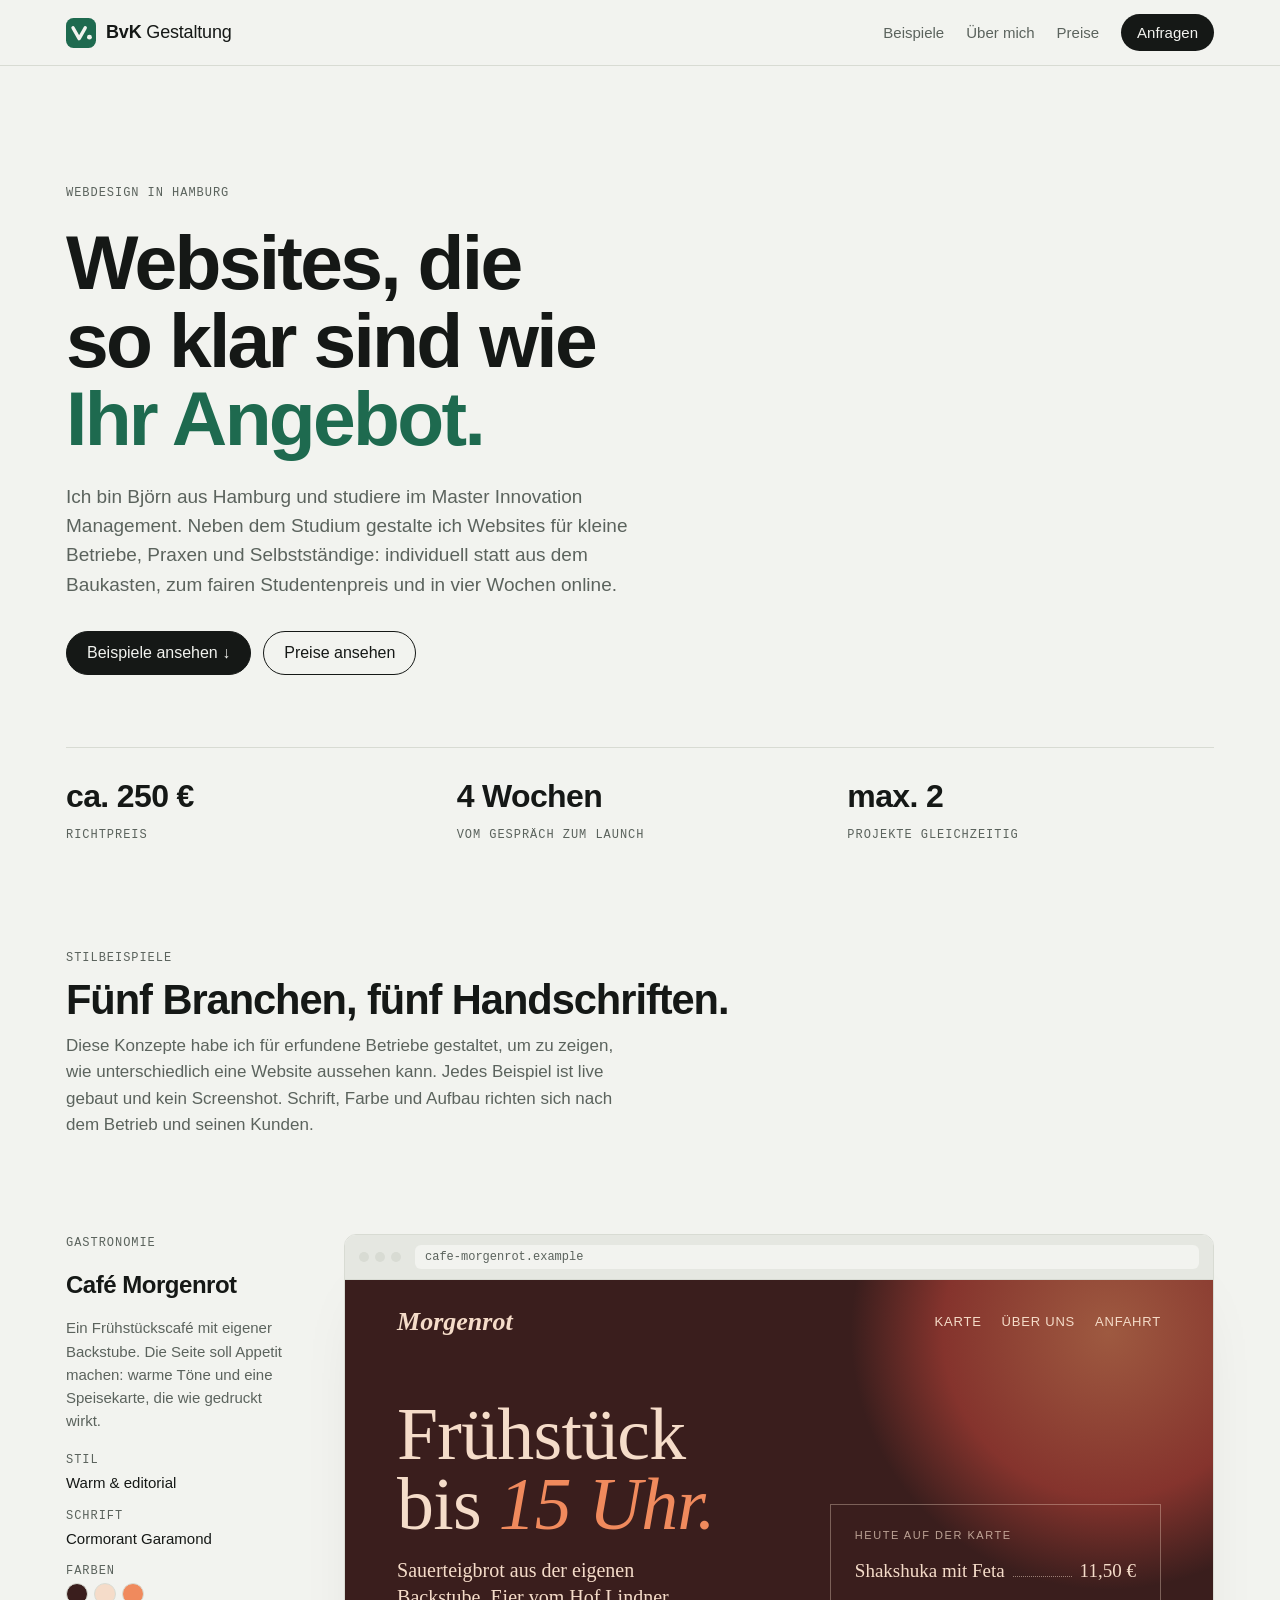
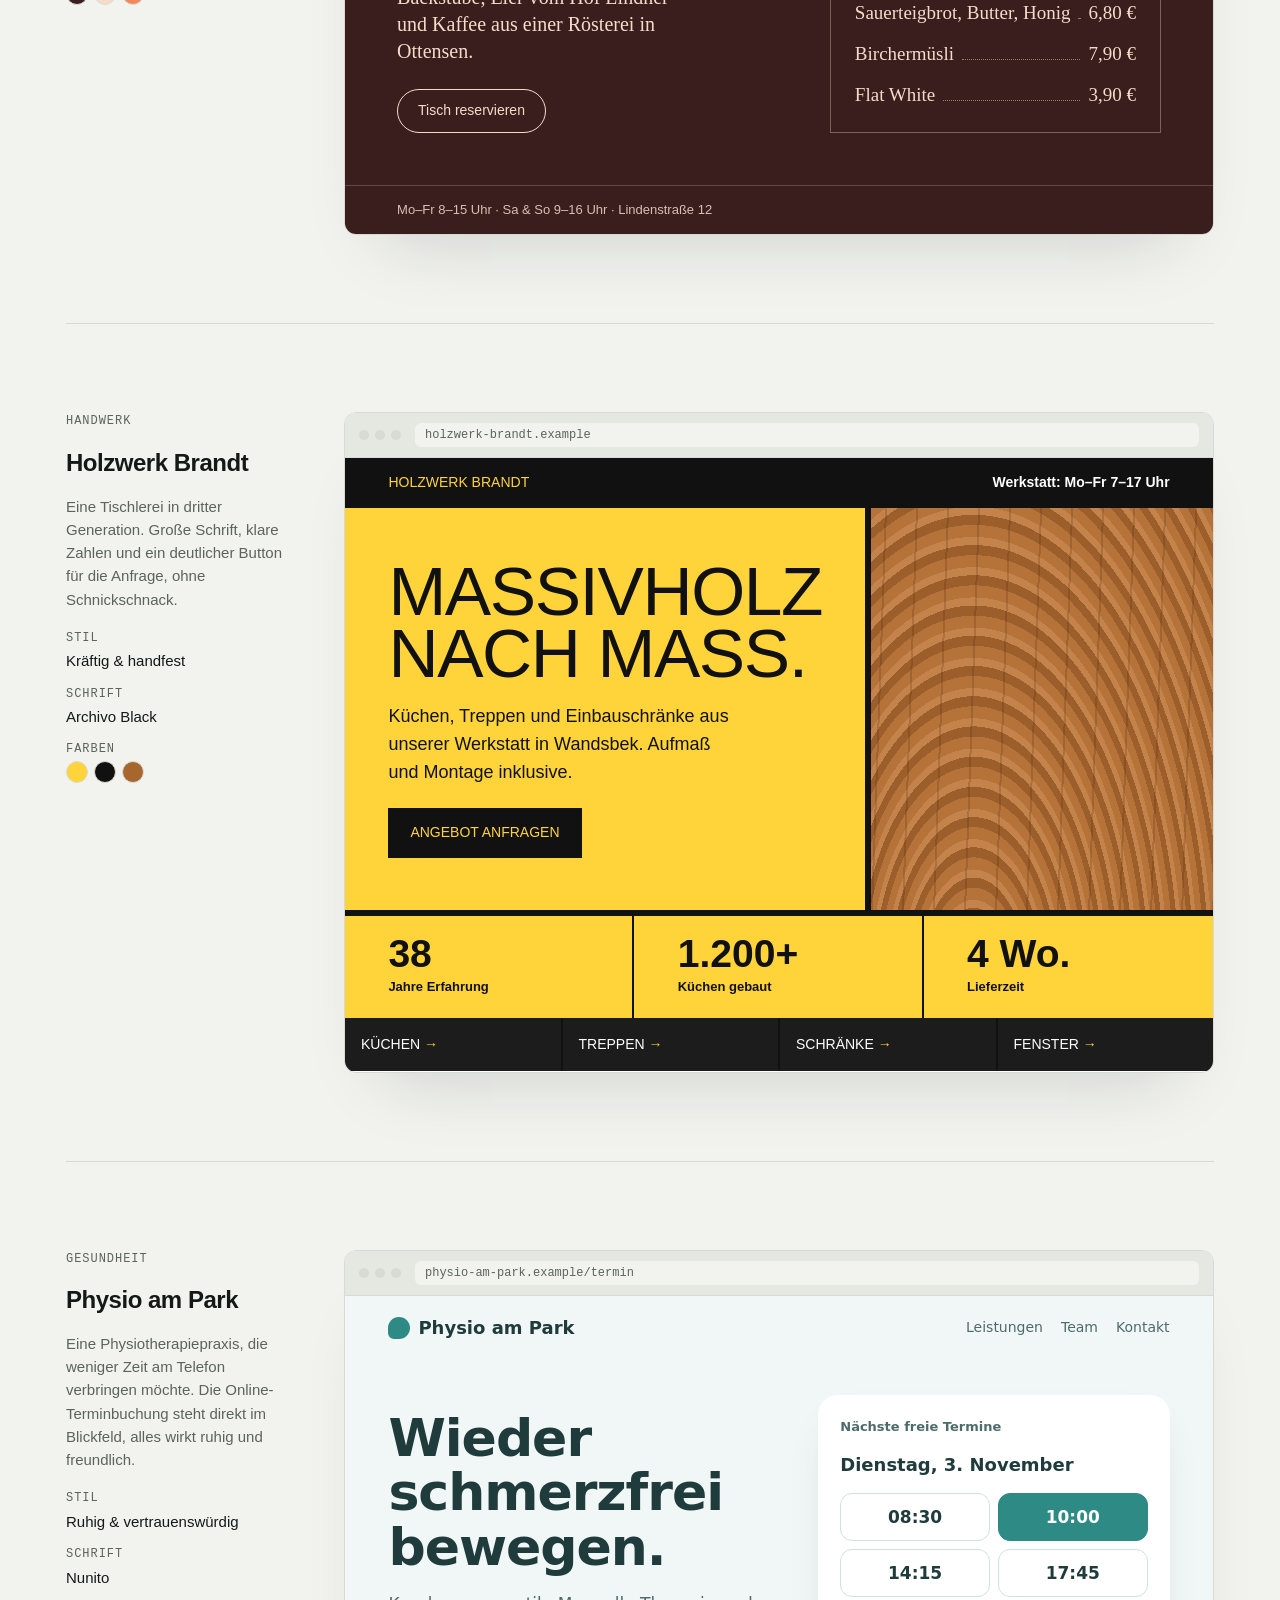
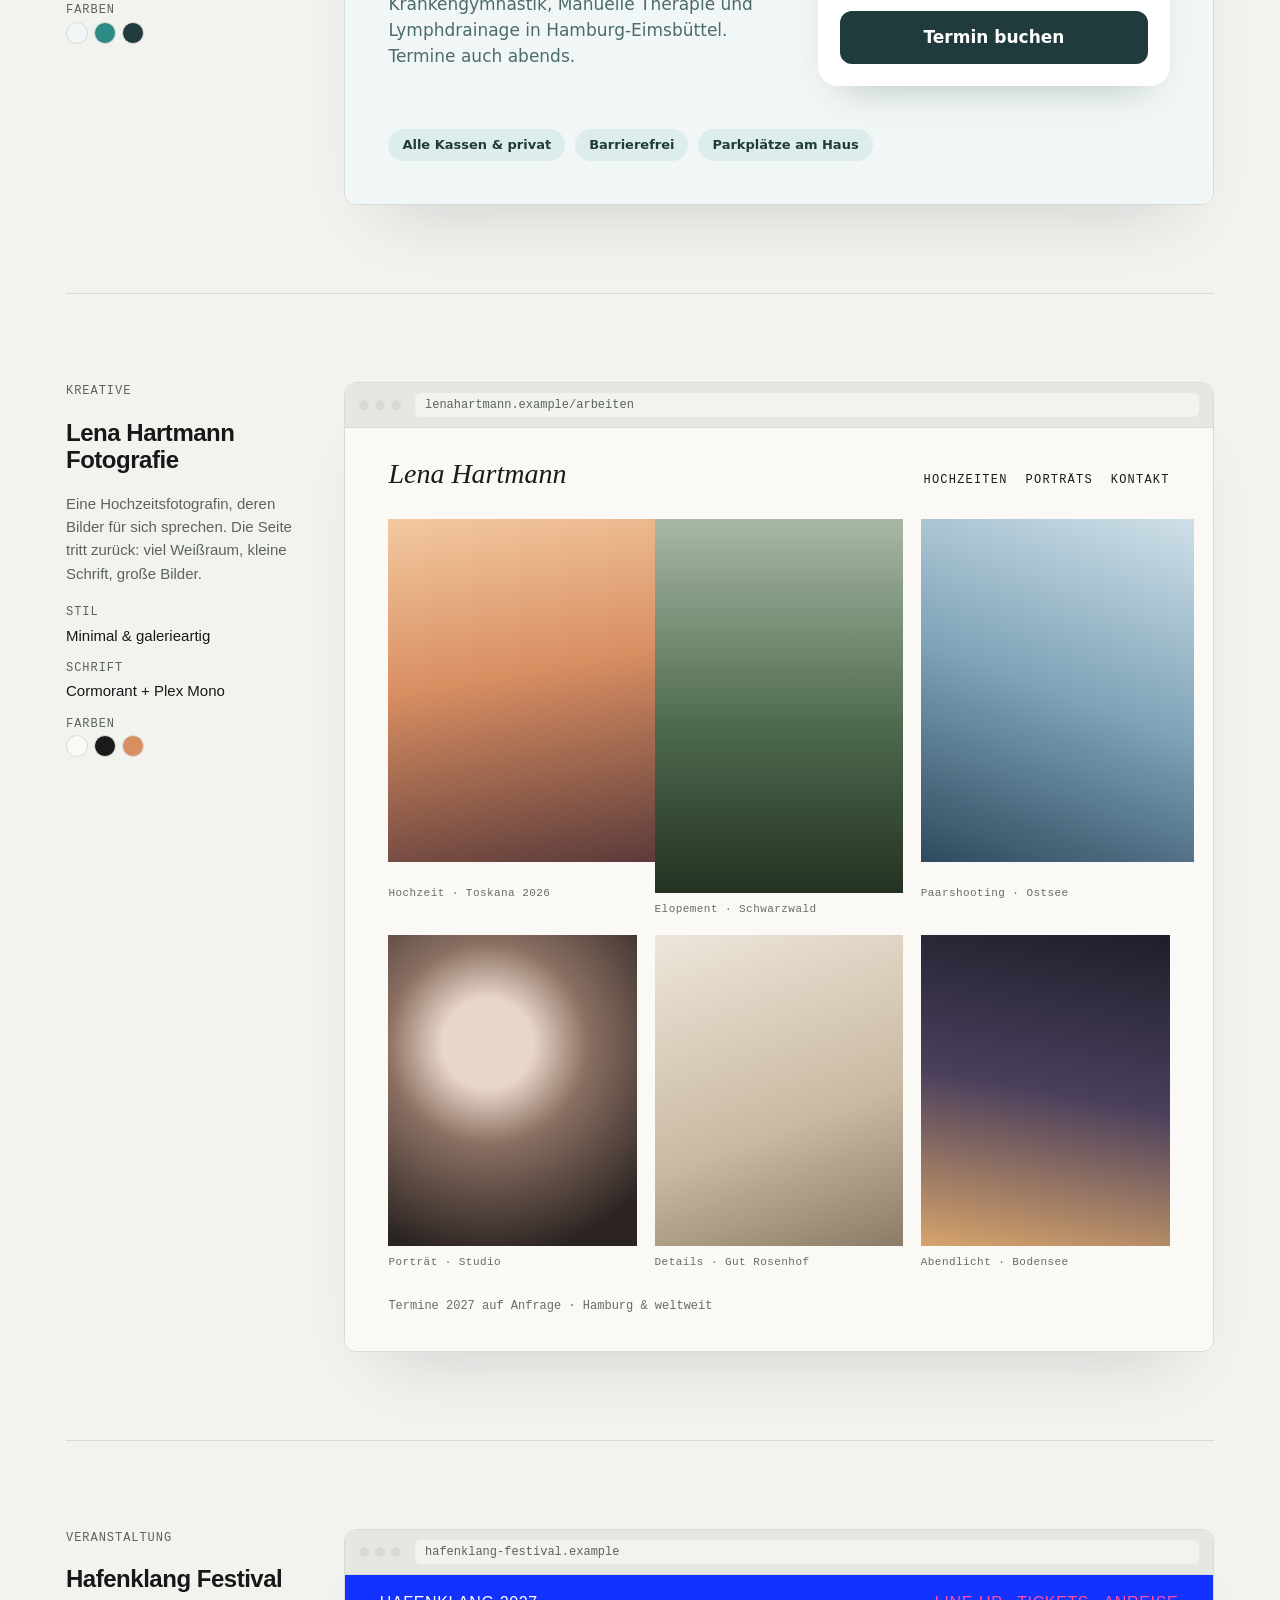
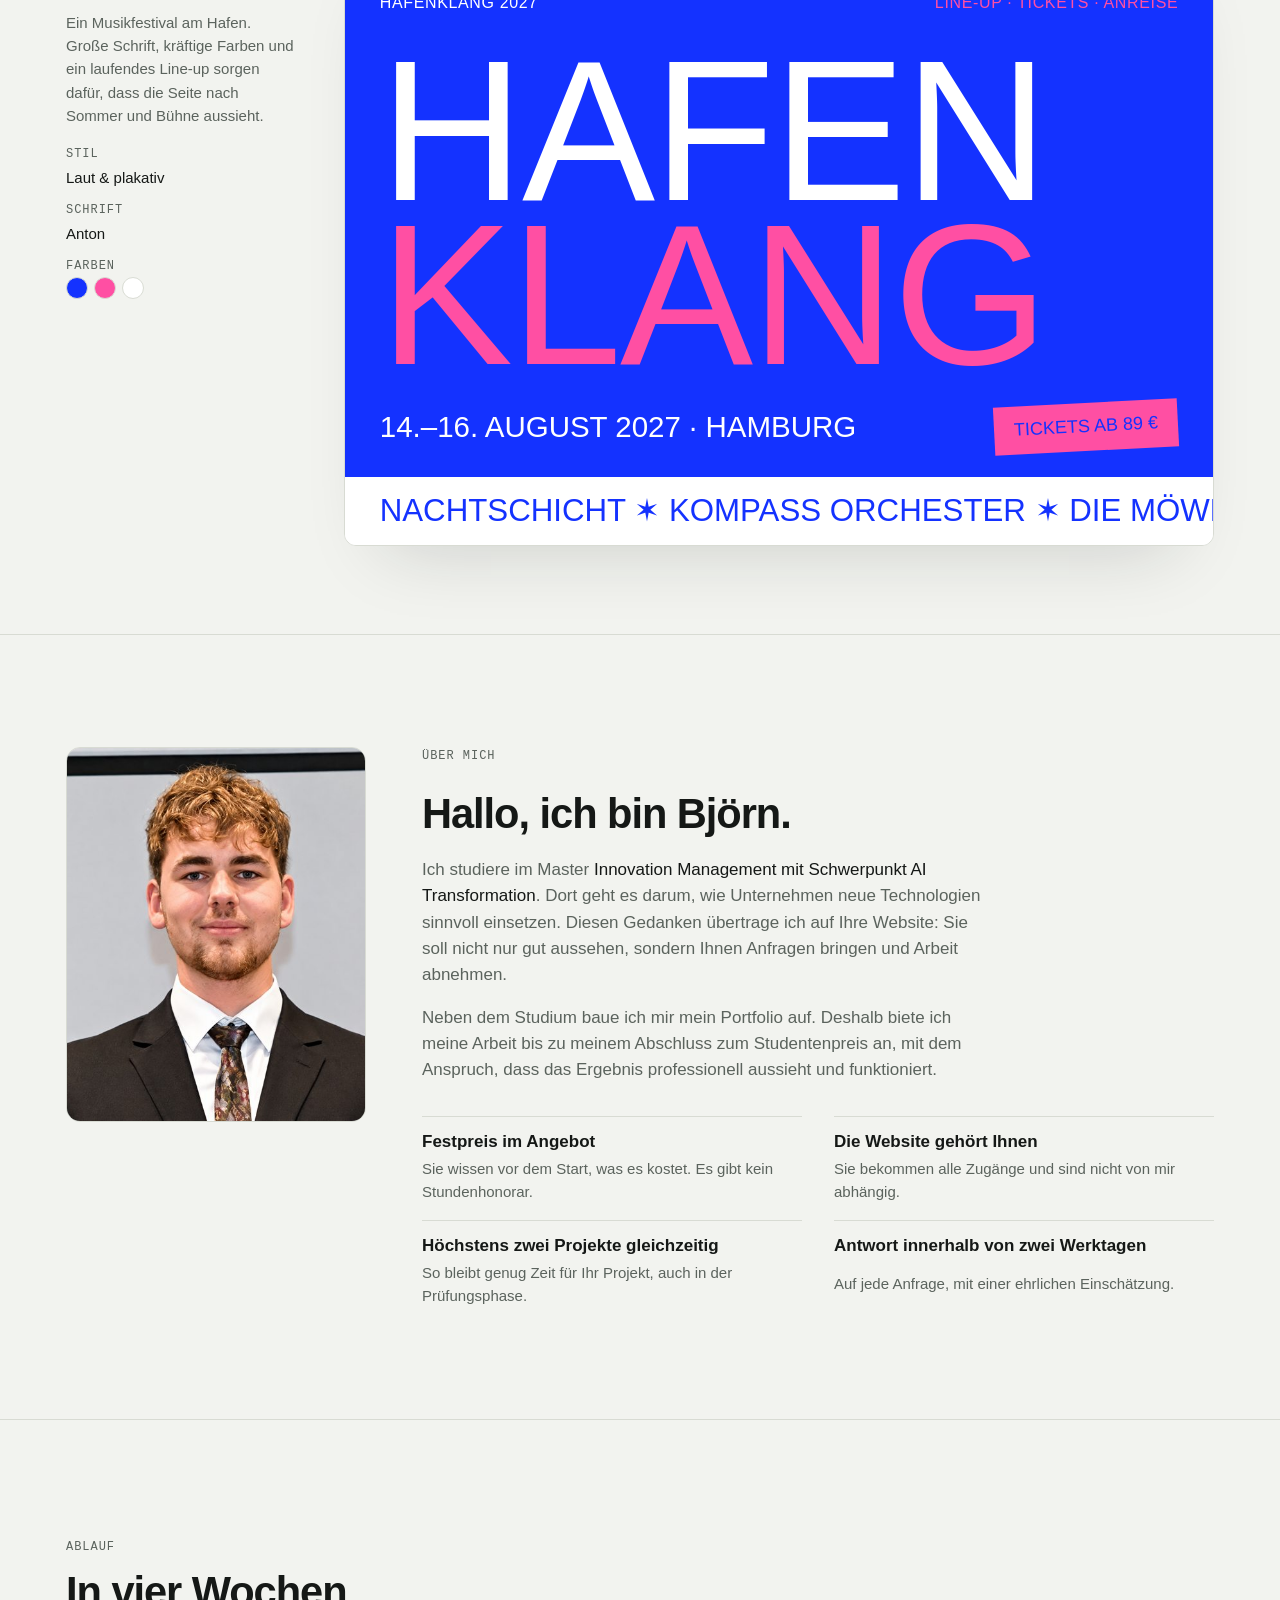
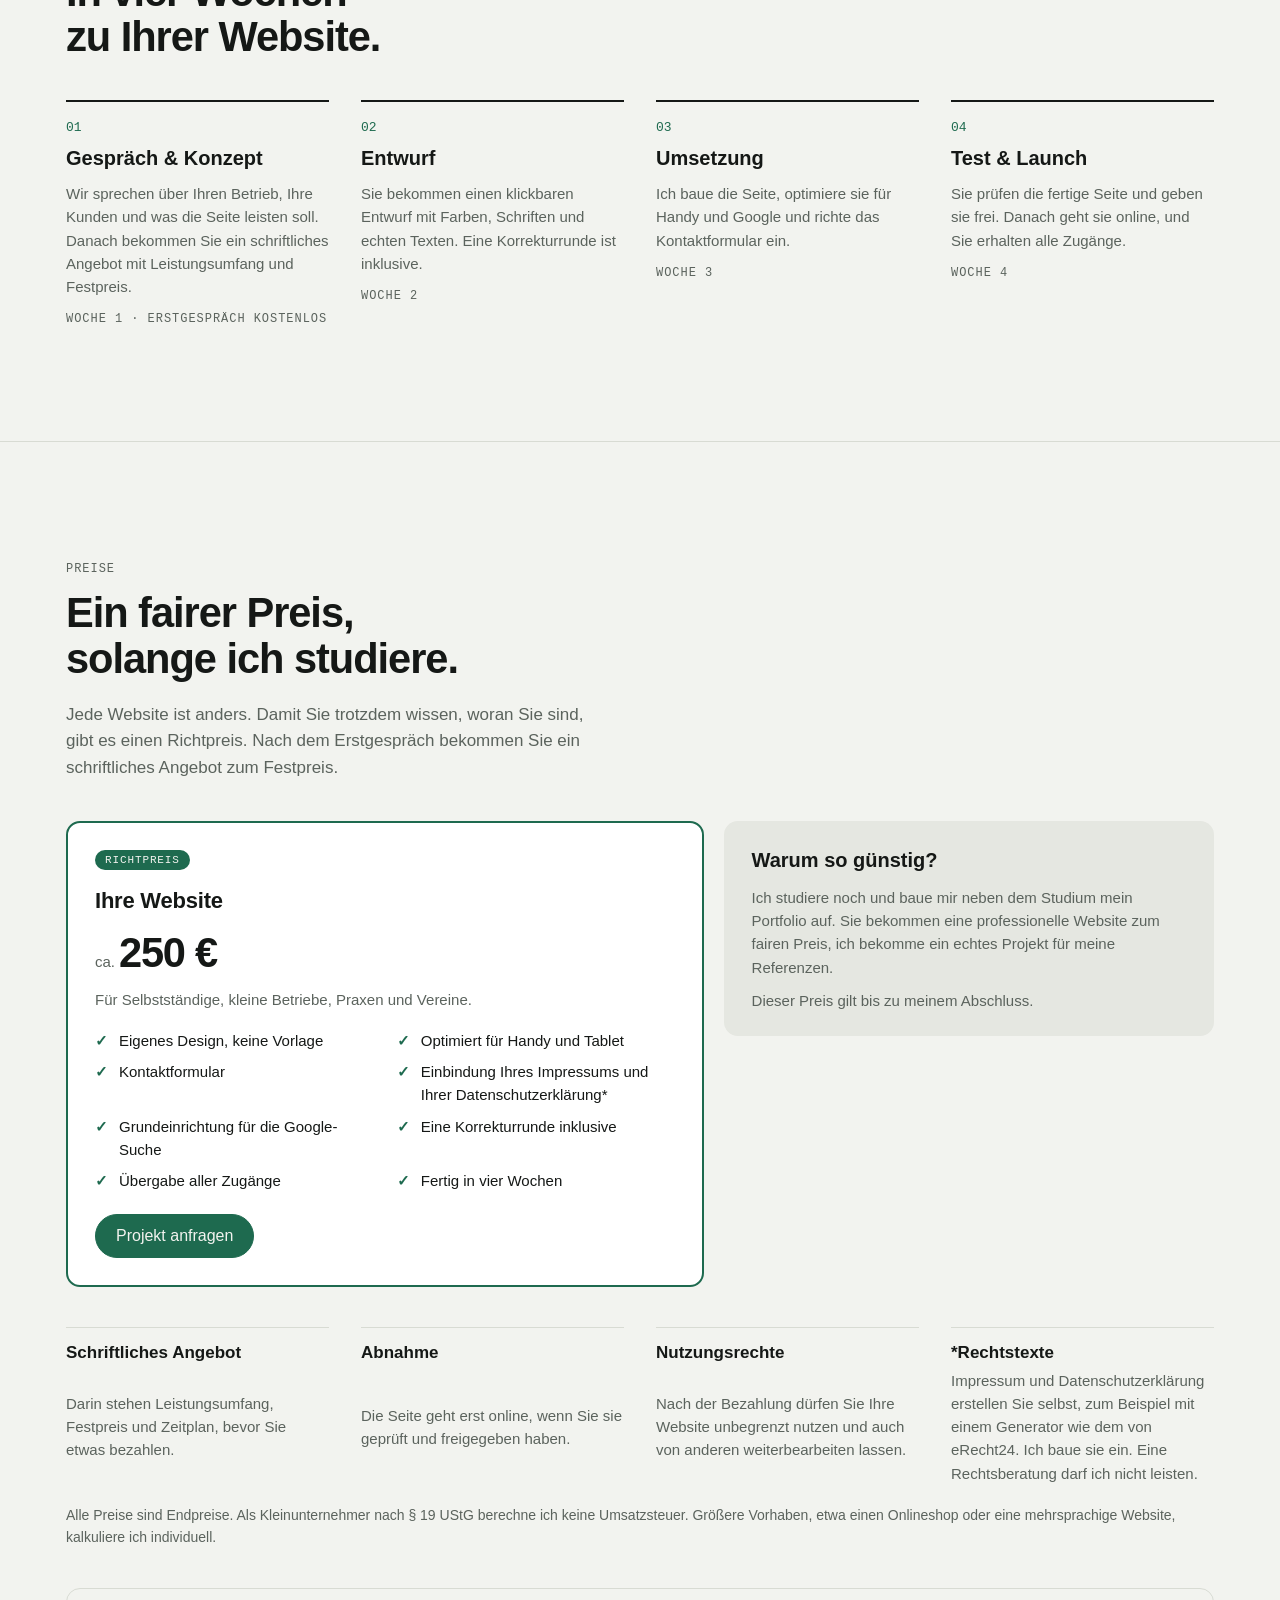
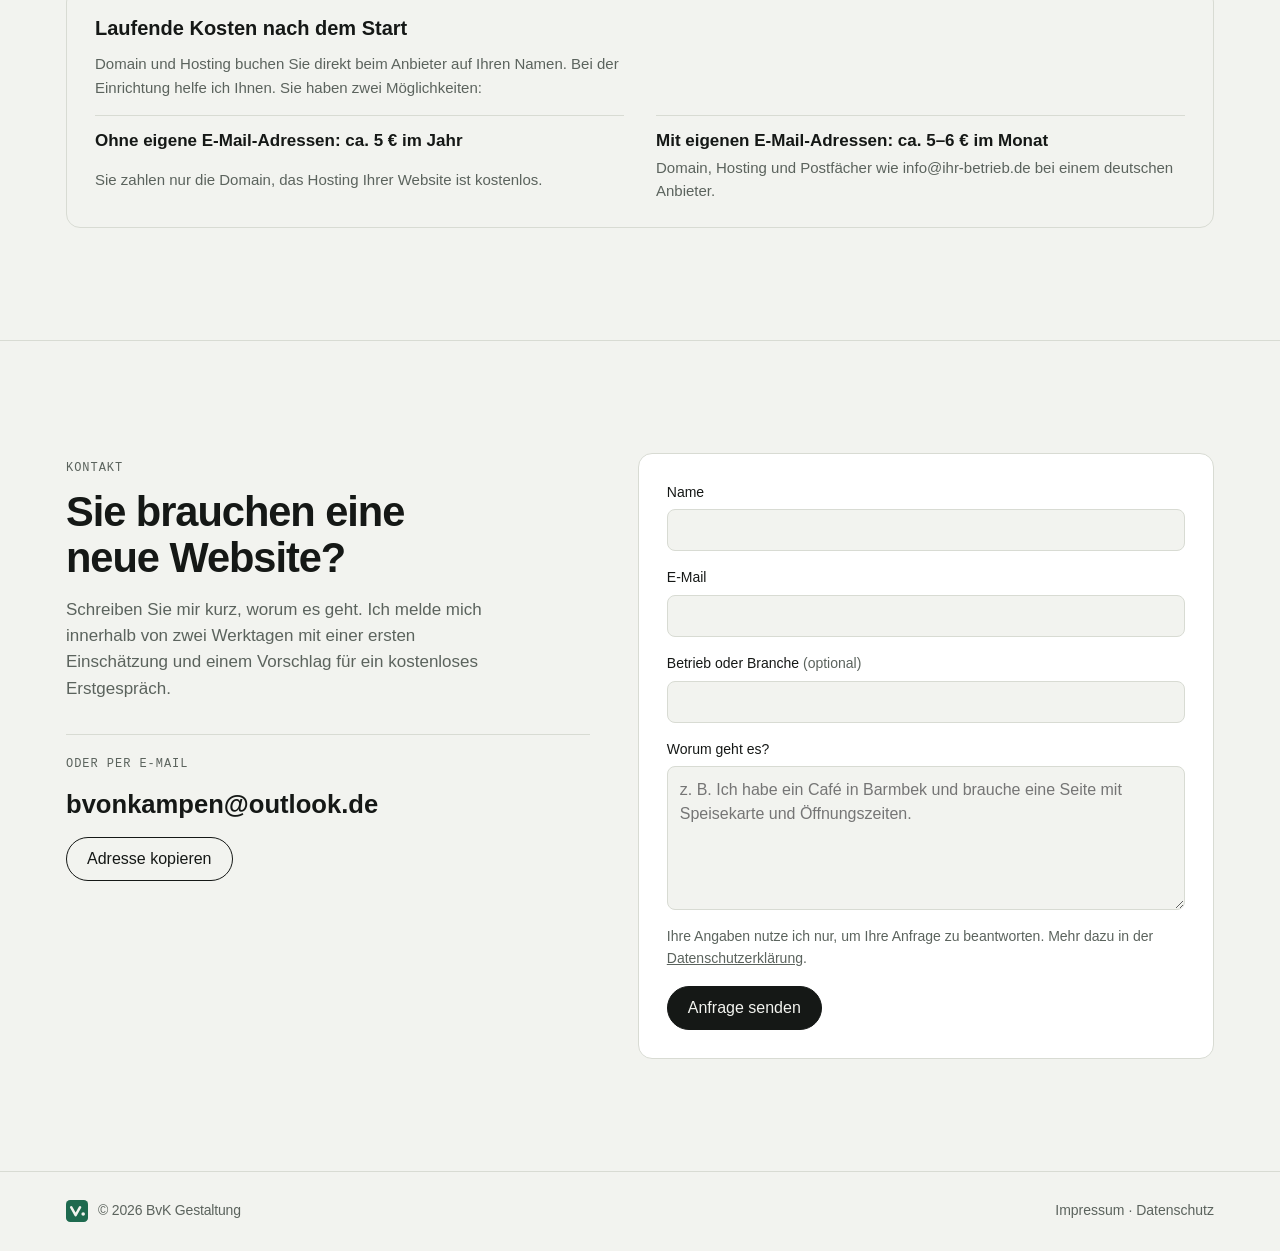
==== index.html @ e2931f76 "Add files via upload" ====
<!doctype html>
<html lang="de">
<head>
<meta charset="utf-8">
<meta name="viewport" content="width=device-width, initial-scale=1, viewport-fit=cover">
<style>body{margin:0}img{max-width:100%}[hidden]{display:none!important}</style>
<title>Webdesign in Hamburg | BvK Gestaltung</title>
<meta name="description" content="Webdesign in Hamburg: individuelle Websites für kleine Betriebe, Praxen und Selbstständige. Zum Studentenpreis von ca. 250 €, fertig in vier Wochen.">
<meta property="og:type" content="website">
<meta property="og:locale" content="de_DE">
<meta property="og:site_name" content="BvK Gestaltung">
<meta property="og:title" content="BvK Gestaltung · Webdesign in Hamburg">
<meta property="og:description" content="Individuelle Websites für kleine Betriebe zum Studentenpreis von ca. 250 €, fertig in vier Wochen.">
<meta property="og:url" content="https://bvk-gestaltung.site/">
<meta property="og:image" content="https://bvk-gestaltung.site/og-image.png">
<meta property="og:image:width" content="1200">
<meta property="og:image:height" content="630">
<meta name="twitter:card" content="summary_large_image">
<link rel="canonical" href="https://bvk-gestaltung.site/">
<link rel="icon" href="logo.svg" type="image/svg+xml">
<script type="application/ld+json">
{
  "@context": "https://schema.org",
  "@type": "ProfessionalService",
  "name": "BvK Gestaltung",
  "url": "https://bvk-gestaltung.site/",
  "image": "https://bvk-gestaltung.site/og-image.png",
  "description": "Webdesign für kleine Betriebe, Praxen und Selbstständige in Hamburg.",
  "founder": { "@type": "Person", "name": "Björn von Kampen" },
  "email": "bvonkampen@outlook.de",
  "address": { "@type": "PostalAddress", "streetAddress": "Dulsberg-Süd 5", "postalCode": "22049", "addressLocality": "Hamburg", "addressCountry": "DE" },
  "areaServed": "Hamburg",
  "priceRange": "ca. 250 €"
}
</script>
<link rel="stylesheet" href="fonts/fonts.css">
<style>
/* Layout: ruhiger einspaltiger Rahmen; jedes Projekt = Info-Spalte + live gebautes Browserfenster, untereinander */
:root {
  --paper: #F2F3EF;
  --ink: #151816;
  --muted: #5B635D;
  --line: #D8DBD3;
  --accent: #1E6A4F;
  --chrome: #E5E7E1;
  --surface: #FFFFFF;
  --shadow: rgba(20, 30, 25, .18);
  --display: "Familjen Grotesk", "Helvetica Neue", Arial, sans-serif;
  --mono: "IBM Plex Mono", ui-monospace, Consolas, monospace;
}
@media (prefers-color-scheme: dark) {
  :root:not([data-theme="light"]) {
    --paper: #111312; --ink: #E7EAE5; --muted: #9AA39C; --line: #2A2F2C;
    --accent: #72C9A3; --chrome: #1C201E; --surface: #181B19; --shadow: rgba(0, 0, 0, .5);
    color-scheme: dark;
  }
}
:root[data-theme="dark"] {
  --paper: #111312; --ink: #E7EAE5; --muted: #9AA39C; --line: #2A2F2C;
  --accent: #72C9A3; --chrome: #1C201E; --surface: #181B19; --shadow: rgba(0, 0, 0, .5);
  color-scheme: dark;
}

* { box-sizing: border-box; }
html { scroll-behavior: smooth; }
body {
  background: var(--paper);
  color: var(--ink);
  font-family: var(--display);
  font-size: 17px;
  line-height: 1.55;
  -webkit-font-smoothing: antialiased;
}
body::before {
  content: ""; position: fixed; inset: 0 0 auto;
  height: env(safe-area-inset-top, 0px); z-index: 30; background: var(--paper);
}
a { color: inherit; }
:focus-visible { outline: 2px solid var(--accent); outline-offset: 3px; border-radius: 4px; }

.wrap {
  max-width: 1180px; margin: 0 auto;
  padding-left: max(16px, env(safe-area-inset-left, 0px));
  padding-right: max(16px, env(safe-area-inset-right, 0px));
}
.label {
  font-family: var(--mono); font-size: 12px; letter-spacing: .08em;
  text-transform: uppercase; color: var(--muted);
}

/* Kopfzeile */
.top {
  position: sticky; top: env(safe-area-inset-top, 0px); z-index: 20;
  background: var(--paper); border-bottom: 1px solid var(--line);
}
.top .wrap { display: flex; align-items: center; justify-content: space-between; gap: 16px; padding-block: 14px; }
.logo { display: inline-flex; align-items: center; gap: 10px; font-size: 18px; text-decoration: none; letter-spacing: -.01em; }
.logo b { font-weight: 700; }
.mark { width: 30px; height: 30px; flex: none; }
.m-bg { fill: var(--accent); }
.m-v { fill: none; stroke: var(--paper); stroke-width: 3.6; stroke-linecap: round; stroke-linejoin: round; }
.m-dot { fill: var(--paper); }
.top nav { display: flex; align-items: center; gap: 22px; font-size: 15px; }
.top nav a { text-decoration: none; color: var(--muted); }
.top nav a:hover { color: var(--ink); }
.top nav a.nav-cta { color: var(--paper); background: var(--ink); padding: 7px 16px; border-radius: 999px; font-weight: 500; }
.progress { position: absolute; left: 0; bottom: -1px; height: 2px; width: 100%; background: var(--accent); transform-origin: left; transform: scaleX(0); }
@supports (animation-timeline: scroll()) {
  .progress { animation: grow linear both; animation-timeline: scroll(root); }
}
@keyframes grow { to { transform: scaleX(1); } }

/* Einstieg */
.hero { padding-block: clamp(56px, 10vw, 112px) clamp(48px, 7vw, 80px); }
.hero h1 {
  font-size: clamp(2.5rem, 6.4vw, 4.8rem); line-height: 1.02; letter-spacing: -.035em;
  font-weight: 600; margin: 18px 0 24px; max-width: 15ch; text-wrap: balance;
}
.hero h1 em { font-style: normal; color: var(--accent); }
.hero p { max-width: 54ch; color: var(--muted); font-size: 19px; margin: 0; }
.actions { display: flex; flex-wrap: wrap; gap: 12px; margin-top: 32px; }
.btn {
  display: inline-flex; align-items: center; gap: 8px; padding: 12px 20px; border-radius: 999px;
  font: 500 16px var(--display); text-decoration: none; border: 1px solid var(--ink); cursor: pointer;
  background: transparent; color: var(--ink);
}
.btn.primary { background: var(--ink); color: var(--paper); }
.btn:hover { transform: translateY(-1px); }
.facts {
  display: grid; grid-template-columns: repeat(3, minmax(0, 1fr)); gap: 24px;
  margin: clamp(48px, 7vw, 72px) 0 0; padding-top: 24px; border-top: 1px solid var(--line);
}
.facts div { display: grid; gap: 4px; }
.facts dt { order: 2; }
.facts dd { margin: 0; font-size: clamp(1.4rem, 3vw, 2rem); font-weight: 600; letter-spacing: -.02em; font-variant-numeric: tabular-nums; }
@media (max-width: 600px) { .facts { grid-template-columns: 1fr; gap: 18px; } }

/* Arbeiten */
.intro { padding-block: 24px 8px; display: grid; gap: 10px; }
.intro h2 { font-size: clamp(1.8rem, 4vw, 2.6rem); line-height: 1.1; letter-spacing: -.025em; margin: 0; font-weight: 600; text-wrap: balance; }
.intro p { color: var(--muted); max-width: 58ch; margin: 0; }

.case {
  display: grid; grid-template-columns: 230px minmax(0, 1fr); gap: 48px;
  padding-block: clamp(48px, 8vw, 88px); border-bottom: 1px solid var(--line);
}
.case:last-of-type { border-bottom: 0; }
.meta { align-self: start; position: sticky; top: 96px; display: grid; gap: 18px; min-width: 0; }
.meta h3 { margin: 0; font-size: 24px; line-height: 1.15; letter-spacing: -.02em; font-weight: 600; }
.meta p { margin: 0; color: var(--muted); font-size: 15px; }
.meta dl { margin: 0; display: grid; gap: 12px; }
.meta dl div { display: grid; gap: 2px; }
.meta dd { margin: 0; font-size: 15px; }
.swatches { display: flex; gap: 6px; margin-top: 4px; }
.swatches i { width: 22px; height: 22px; border-radius: 50%; border: 1px solid var(--line); }
@media (max-width: 860px) {
  .case { grid-template-columns: 1fr; gap: 24px; }
  .meta { position: static; }
  .meta dl { grid-template-columns: repeat(auto-fit, minmax(140px, 1fr)); }
}

.frame {
  border: 1px solid var(--line); border-radius: 12px; overflow: hidden; background: var(--surface);
  box-shadow: 0 40px 70px -40px var(--shadow); min-width: 0;
}
@supports (animation-timeline: view()) {
  @media (prefers-reduced-motion: no-preference) {
    .frame { animation: rise linear both; animation-timeline: view(); animation-range: entry 0% cover 35%; }
  }
}
@keyframes rise { from { transform: translateY(48px) scale(.95); } to { transform: none; } }
.bar { display: flex; align-items: center; gap: 14px; padding: 10px 14px; background: var(--chrome); border-bottom: 1px solid var(--line); }
.dots { display: flex; gap: 6px; flex: none; }
.dots span { width: 10px; height: 10px; border-radius: 50%; background: var(--line); }
.url {
  flex: 1; min-width: 0; font: 12px var(--mono); color: var(--muted); background: var(--paper);
  border-radius: 6px; padding: 5px 10px; white-space: nowrap; overflow: hidden; text-overflow: ellipsis;
}
.site { container-type: inline-size; color-scheme: light; overflow: hidden; }
.site p { margin: 0; }
.site h4 { margin: 0; font-weight: inherit; }

/* 1 · Café Morgenrot */
.cafe { background: #3A1E1D; color: #F5DCC9; font-family: "Cormorant Garamond", Georgia, serif; position: relative; }
.cafe::before {
  content: ""; position: absolute; width: 60cqi; aspect-ratio: 1; right: -18cqi; top: -24cqi; border-radius: 50%;
  background: radial-gradient(circle, #F08A5D 0%, #C2453A 45%, rgba(58, 30, 29, 0) 70%); opacity: .55;
}
.cafe > * { position: relative; }
.cafe nav { display: flex; justify-content: space-between; align-items: center; padding: 22px 6cqi; font-size: 17px; gap: 16px; }
.cafe nav b { font-style: italic; font-weight: 600; font-size: 26px; }
.cafe nav span { display: flex; gap: 20px; font-family: var(--display); font-size: 13px; letter-spacing: .06em; text-transform: uppercase; }
.cafe .body { display: grid; grid-template-columns: 1.15fr 1fr; gap: 6cqi; padding: 4cqi 6cqi 6cqi; align-items: end; }
.cafe h4 { font-size: clamp(40px, 8.5cqi, 84px); line-height: .95; font-weight: 500; letter-spacing: -.01em; }
.cafe h4 i { color: #F08A5D; }
.cafe .lead { font-size: 20px; margin-top: 18px; max-width: 30ch; line-height: 1.35; }
.cafe .res { display: inline-block; margin-top: 24px; padding: 10px 20px; border: 1px solid #F5DCC9; border-radius: 999px; font-family: var(--display); font-size: 14px; }
.cafe ul { list-style: none; margin: 0; padding: 22px 24px; border: 1px solid rgba(245, 220, 201, .35); display: grid; gap: 12px; font-size: 19px; }
.cafe li { display: flex; gap: 8px; align-items: baseline; }
.cafe li::after { content: ""; order: 1; flex: 1; border-bottom: 1px dotted rgba(245, 220, 201, .5); }
.cafe li b { order: 2; font-weight: 500; font-variant-numeric: tabular-nums; }
.cafe ul small { font-family: var(--display); font-size: 11px; letter-spacing: .14em; text-transform: uppercase; opacity: .7; }
.cafe footer { padding: 14px 6cqi; border-top: 1px solid rgba(245, 220, 201, .25); font-family: var(--display); font-size: 13px; opacity: .85; }
@container (max-width: 620px) { .cafe .body { grid-template-columns: 1fr; } .cafe nav span { display: none; } }

/* 2 · Holzwerk Brandt */
.holz { background: #FFD43B; color: #111; font-family: "Archivo Black", "Arial Black", sans-serif; }
.holz nav { background: #111; color: #FFD43B; display: flex; justify-content: space-between; padding: 14px 5cqi; font-size: 14px; gap: 12px; }
.holz nav span { color: #fff; font-family: var(--display); font-weight: 600; }
.holz .body { display: grid; grid-template-columns: 1.3fr 1fr; }
.holz .text { padding: 6cqi 5cqi; }
.holz h4 { font-size: clamp(36px, 8cqi, 78px); line-height: .9; text-transform: uppercase; letter-spacing: -.02em; }
.holz .lead { font-family: var(--display); font-weight: 500; font-size: 18px; margin-top: 18px; max-width: 34ch; }
.holz .cta { display: inline-block; margin-top: 22px; background: #111; color: #FFD43B; padding: 14px 22px; font-size: 14px; text-transform: uppercase; }
.holz .wood {
  min-height: 260px;
  background:
    repeating-linear-gradient(92deg, rgba(0,0,0,.0) 0 14px, rgba(60,30,10,.18) 14px 16px, rgba(0,0,0,0) 16px 31px),
    repeating-radial-gradient(ellipse at 30% 120%, #B5733A 0 6px, #9C5E2A 6px 11px, #C4834A 11px 15px),
    #A8662F;
  border-left: 6px solid #111;
}
.holz .stats { display: grid; grid-template-columns: repeat(3, 1fr); border-top: 6px solid #111; }
.holz .stats div { padding: 18px 5cqi; border-right: 2px solid #111; }
.holz .stats div:last-child { border-right: 0; }
.holz .stats b { display: block; font-size: clamp(24px, 4.5cqi, 40px); line-height: 1; font-variant-numeric: tabular-nums; }
.holz .stats span { font-family: var(--display); font-size: 13px; font-weight: 600; }
.holz .services { display: grid; grid-template-columns: repeat(4, 1fr); background: #111; color: #fff; gap: 2px; }
.holz .services span { background: #1c1c1c; padding: 16px 5cqi 16px 16px; font-size: 14px; text-transform: uppercase; }
.holz .services span::after { content: " →"; color: #FFD43B; }
@container (max-width: 620px) {
  .holz .body { grid-template-columns: 1fr; } .holz .wood { min-height: 120px; border-left: 0; border-top: 6px solid #111; }
  .holz .services { grid-template-columns: 1fr 1fr; } .holz nav span { display: none; }
}

/* 3 · Physio am Park */
.physio { background: #F1F7F6; color: #1F3B3C; font-family: "Nunito", system-ui, sans-serif; }
.physio nav { display: flex; justify-content: space-between; align-items: center; padding: 18px 5cqi; gap: 12px; }
.physio nav b { font-weight: 800; font-size: 18px; display: flex; align-items: center; gap: 8px; }
.physio nav b::before { content: ""; width: 22px; height: 22px; border-radius: 50% 50% 50% 6px; background: #2D8A84; }
.physio nav span { display: flex; gap: 18px; font-size: 14px; color: #4D6B6B; }
.physio .body { display: grid; grid-template-columns: 1.1fr 1fr; gap: 5cqi; padding: 4cqi 5cqi 5cqi; align-items: center; }
.physio h4 { font-size: clamp(32px, 6cqi, 56px); line-height: 1.05; font-weight: 800; letter-spacing: -.02em; }
.physio .lead { margin-top: 16px; font-size: 17px; color: #4D6B6B; max-width: 38ch; }
.physio .card { background: #fff; border-radius: 20px; padding: 22px; box-shadow: 0 20px 40px -24px rgba(31, 59, 60, .35); display: grid; gap: 14px; }
.physio .card small { font-size: 13px; color: #4D6B6B; font-weight: 600; }
.physio .card strong { font-size: 18px; }
.physio .slots { display: grid; grid-template-columns: repeat(2, 1fr); gap: 8px; }
.physio .slots span { text-align: center; padding: 10px; border-radius: 12px; border: 1.5px solid #CFE3E1; font-weight: 600; font-variant-numeric: tabular-nums; }
.physio .slots .on { background: #2D8A84; border-color: #2D8A84; color: #fff; }
.physio .book { background: #1F3B3C; color: #fff; text-align: center; padding: 13px; border-radius: 12px; font-weight: 800; }
.physio .trust { display: flex; flex-wrap: wrap; gap: 10px; padding: 0 5cqi 5cqi; }
.physio .trust span { background: #DCEDEB; border-radius: 999px; padding: 6px 14px; font-size: 13px; font-weight: 600; }
@container (max-width: 620px) { .physio .body { grid-template-columns: 1fr; } .physio nav span { display: none; } }

/* 4 · Lena Hartmann Fotografie */
.foto { background: #FAF9F6; color: #1A1A1A; font-family: var(--mono); }
.foto nav { display: flex; justify-content: space-between; align-items: baseline; padding: 24px 5cqi; gap: 12px; font-size: 12px; text-transform: uppercase; letter-spacing: .1em; }
.foto nav b { font-family: "Cormorant Garamond", Georgia, serif; font-style: italic; font-weight: 500; font-size: 28px; text-transform: none; letter-spacing: 0; }
.foto nav span { display: flex; gap: 18px; }
.foto .grid { display: grid; grid-template-columns: repeat(3, 1fr); gap: 2cqi; padding: 0 5cqi 3cqi; }
.foto figure { margin: 0; display: grid; gap: 8px; }
.foto figure div { aspect-ratio: 4 / 5; max-width: 100%; }
.foto figure:nth-child(2) div { aspect-ratio: 4 / 6; }
.foto figcaption { font-size: 11px; color: #6B6B66; letter-spacing: .04em; }
.foto .p1 { background: linear-gradient(170deg, #F3C9A0 0%, #D98E62 45%, #5B3A3A 100%); }
.foto .p2 { background: linear-gradient(180deg, #A8B8A4 0%, #4F6B4E 55%, #233122 100%); }
.foto .p3 { background: linear-gradient(200deg, #CFE0E8 0%, #7FA3B8 50%, #2F4A5E 100%); }
.foto .p4 { background: radial-gradient(circle at 40% 35%, #E8D6C8 0 18%, #8A6F62 40%, #2B2422 85%); }
.foto .p5 { background: linear-gradient(160deg, #EDE6DA 0%, #C9B9A1 60%, #8C7B66 100%); }
.foto .p6 { background: linear-gradient(190deg, #1E1E2A 0%, #4A3F5C 50%, #D7A46B 100%); }
.foto footer { padding: 0 5cqi 4cqi; font-size: 12px; color: #6B6B66; }
@container (max-width: 560px) { .foto .grid { grid-template-columns: repeat(2, 1fr); } .foto nav span { display: none; } }

/* 5 · Hafenklang Festival */
.fest { background: #1432FF; color: #fff; font-family: "Anton", Impact, sans-serif; }
.fest nav { display: flex; justify-content: space-between; padding: 16px 4cqi; font-size: 16px; letter-spacing: .04em; gap: 12px; }
.fest nav b { color: #FF4FA3; font-weight: 400; }
.fest h4 { font-size: 23cqi; line-height: .82; padding: 2cqi 4cqi 0; letter-spacing: -.01em; text-transform: uppercase; }
.fest h4 span { color: #FF4FA3; display: block; }
.fest .date { display: flex; flex-wrap: wrap; justify-content: space-between; align-items: center; gap: 12px; padding: 3cqi 4cqi; font-size: clamp(18px, 3.4cqi, 30px); }
.fest .ticket { background: #FF4FA3; color: #1432FF; padding: 10px 20px; font-size: 18px; transform: rotate(-3deg); }
.fest .marquee { background: #fff; color: #1432FF; overflow: hidden; white-space: nowrap; font-size: clamp(20px, 3.6cqi, 32px); padding: 10px 0; }
.fest .marquee div { display: inline-block; padding-left: 4cqi; }
@media (prefers-reduced-motion: no-preference) {
  .fest .marquee div { animation: slide 22s linear infinite; }
}
@keyframes slide { to { transform: translateX(-50%); } }

/* Ablauf */
.section { padding-block: clamp(64px, 10vw, 112px); border-top: 1px solid var(--line); }
.section h2 { font-size: clamp(1.8rem, 4vw, 2.6rem); line-height: 1.1; letter-spacing: -.025em; margin: 10px 0 40px; font-weight: 600; max-width: 22ch; text-wrap: balance; }
.steps { list-style: none; margin: 0; padding: 0; display: grid; grid-template-columns: repeat(4, minmax(0, 1fr)); gap: 32px; counter-reset: s; }
.steps li { display: grid; gap: 8px; align-content: start; padding-top: 18px; border-top: 2px solid var(--ink); }
.steps li::before { counter-increment: s; content: "0" counter(s); font: 500 13px var(--mono); color: var(--accent); }
.steps h3 { margin: 0; font-size: 20px; font-weight: 600; }
.steps p { margin: 0; color: var(--muted); font-size: 15px; }
.steps .label { margin-top: 4px; }
@media (max-width: 860px) { .steps { grid-template-columns: repeat(2, minmax(0, 1fr)); } }
@media (max-width: 520px) { .steps { grid-template-columns: 1fr; } }

/* Über mich */
.about { display: grid; grid-template-columns: minmax(0, 300px) minmax(0, 1fr); gap: 56px; align-items: start; }
.portrait {
  display: block; width: 100%; max-width: 100%; height: auto; aspect-ratio: 4 / 5; object-fit: cover;
  border-radius: 14px; border: 1px solid var(--line); background: var(--chrome);
}
.about .text { display: grid; gap: 16px; min-width: 0; }
.about h2 { margin-bottom: 4px; }
.about p { margin: 0; max-width: 60ch; color: var(--muted); }
.about p strong { color: var(--ink); font-weight: 500; }
.promises { list-style: none; margin: 16px 0 0; padding: 0; display: grid; grid-template-columns: repeat(2, minmax(0, 1fr)); gap: 16px 32px; }
.promises li { display: grid; gap: 2px; padding-top: 12px; border-top: 1px solid var(--line); font-size: 15px; color: var(--muted); }
.promises b { font-weight: 600; color: var(--ink); font-size: 17px; }
@media (max-width: 760px) {
  .about { grid-template-columns: 1fr; gap: 32px; }
  .portrait { max-width: 220px; }
  .promises { grid-template-columns: 1fr; }
}

/* Preise */
.section .sub { color: var(--muted); max-width: 58ch; margin: -20px 0 40px; }
.offer { display: grid; grid-template-columns: minmax(0, 1.3fr) minmax(0, 1fr); gap: 20px; align-items: start; }
.offer .plan ul { grid-template-columns: repeat(2, minmax(0, 1fr)); column-gap: 24px; }
.plan { display: grid; gap: 14px; align-content: start; padding: 28px; border: 1px solid var(--line); border-radius: 14px; background: var(--surface); min-width: 0; }
.plan.featured { border: 2px solid var(--accent); padding: 27px; }
.plan .tag { justify-self: start; font: 500 11px var(--mono); letter-spacing: .08em; text-transform: uppercase; background: var(--accent); color: var(--paper); padding: 4px 10px; border-radius: 999px; }
.plan h3 { margin: 0; font-size: 22px; font-weight: 600; letter-spacing: -.01em; }
.plan > p { margin: 0; color: var(--muted); font-size: 15px; }
.price { font-size: clamp(2rem, 4vw, 2.6rem); font-weight: 600; letter-spacing: -.03em; line-height: 1; font-variant-numeric: tabular-nums; }
.price small { font-size: 15px; font-weight: 400; letter-spacing: 0; color: var(--muted); margin-right: 4px; }
.plan ul { list-style: none; margin: 4px 0 8px; padding: 0; display: grid; gap: 8px; font-size: 15px; }
.plan li { position: relative; padding-left: 24px; }
.plan li::before { content: "✓"; position: absolute; left: 0; color: var(--accent); font-weight: 700; }
.plan .btn { justify-self: start; }
.plan.featured .btn { background: var(--accent); border-color: var(--accent); color: var(--paper); }
.why { padding: 24px 28px; border-radius: 14px; background: var(--chrome); display: grid; gap: 10px; align-content: start; }
.why h3 { margin: 0; font-size: 20px; font-weight: 600; }
.why p { margin: 0; font-size: 15px; color: var(--muted); }
.tax { margin: 20px 0 0; font-size: 14px; color: var(--muted); }
.running { margin-top: 40px; padding: 24px 28px; border: 1px solid var(--line); border-radius: 14px; display: grid; gap: 8px; }
.running h3 { margin: 0; font-size: 20px; font-weight: 600; }
.running > p { margin: 0; font-size: 15px; color: var(--muted); max-width: 65ch; }
.running .promises { margin-top: 8px; }
.terms { margin-top: 40px; grid-template-columns: repeat(4, minmax(0, 1fr)); }
@media (max-width: 1000px) { .terms { grid-template-columns: repeat(2, minmax(0, 1fr)); } }
@media (max-width: 560px) { .terms { grid-template-columns: 1fr; } }
@media (max-width: 900px) {
  .offer, .offer .plan ul { grid-template-columns: 1fr; }
}

/* Kontakt */
.contact { display: grid; grid-template-columns: minmax(0, 1fr) minmax(0, 1.1fr); gap: 48px; align-items: start; }
.contact h2 { margin-bottom: 16px; }
.contact-info > p { color: var(--muted); max-width: 46ch; margin: 0; }
.mail { display: grid; gap: 12px; margin-top: 32px; padding-top: 20px; border-top: 1px solid var(--line); }
.form { display: grid; gap: 16px; padding: 28px; border: 1px solid var(--line); border-radius: 14px; background: var(--surface); min-width: 0; }
.field { display: grid; gap: 6px; }
.field label { font-size: 14px; font-weight: 500; }
.field label span { color: var(--muted); font-weight: 400; }
.field input, .field textarea {
  width: 100%; font: 16px var(--display); color: var(--ink); background: var(--paper);
  border: 1px solid var(--line); border-radius: 8px; padding: 11px 12px;
}
.field textarea { resize: vertical; min-height: 130px; line-height: 1.5; }
.field input:focus, .field textarea:focus { outline: 2px solid var(--accent); outline-offset: -1px; border-color: var(--accent); }
.form .hint { margin: 0; font-size: 14px; color: var(--muted); }
.form .btn { justify-self: start; }
.form .btn:disabled { opacity: .6; cursor: wait; }
.status { margin: 0; font-size: 15px; }
.status:empty { display: none; }
.status.ok { color: var(--accent); font-weight: 500; }
.mail output { font-size: clamp(1.2rem, 2.6vw, 1.6rem); font-weight: 600; user-select: all; overflow-wrap: anywhere; }
.mail .row { display: flex; flex-wrap: wrap; gap: 10px; align-items: center; }
.mail .note { font-size: 14px; color: var(--muted); }
@media (max-width: 760px) { .contact { grid-template-columns: 1fr; } }

.foot { border-top: 1px solid var(--line); }
.foot .wrap { display: flex; flex-wrap: wrap; justify-content: space-between; gap: 12px; padding-block: 28px; font-size: 14px; color: var(--muted); }
.foot a { text-decoration: none; }

@media (max-width: 760px) { .top nav a.hide-m { display: none; } }
@media (max-width: 560px) { .top nav { gap: 14px; font-size: 14px; } .top nav a.hide-s { display: none; } }
@media (prefers-reduced-motion: reduce) { html { scroll-behavior: auto; } .btn:hover { transform: none; } }
</style>

<header class="top">
  <div class="wrap">
    <a class="logo" href="#start" aria-label="BvK Gestaltung, zum Seitenanfang">
      <svg class="mark" viewBox="0 0 32 32" aria-hidden="true"><rect class="m-bg" width="32" height="32" rx="8"/><path class="m-v" d="M7.5 10.5 14 22l6.5-11.5"/><circle class="m-dot" cx="25" cy="20.4" r="2.6"/></svg>
      <span><b>BvK</b> Gestaltung</span>
    </a>
    <nav aria-label="Hauptnavigation">
      <a href="#beispiele" class="hide-s">Beispiele</a>
      <a href="#ueber-mich" class="hide-m">Über mich</a>
      <a href="#preise">Preise</a>
      <a href="#kontakt" class="nav-cta">Anfragen</a>
    </nav>
  </div>
  <div class="progress" aria-hidden="true"></div>
</header>

<main id="start">
  <section class="hero wrap">
    <span class="label">Webdesign in Hamburg</span>
    <h1>Websites, die so klar sind wie <em>Ihr Angebot.</em></h1>
    <p>Ich bin Björn aus Hamburg und studiere im Master Innovation Management. Neben dem Studium gestalte ich Websites für kleine Betriebe, Praxen und Selbstständige: individuell statt aus dem Baukasten, zum fairen Studentenpreis und in vier Wochen online.</p>
    <div class="actions">
      <a class="btn primary" href="#beispiele">Beispiele ansehen ↓</a>
      <a class="btn" href="#preise">Preise ansehen</a>
    </div>
    <dl class="facts">
      <div><dt class="label">Richtpreis</dt><dd>ca. 250 €</dd></div>
      <div><dt class="label">Vom Gespräch zum Launch</dt><dd>4 Wochen</dd></div>
      <div><dt class="label">Projekte gleichzeitig</dt><dd>max. 2</dd></div>
    </dl>
  </section>

  <section id="beispiele" class="wrap">
    <div class="intro">
      <span class="label">Stilbeispiele</span>
      <h2>Fünf Branchen, fünf Handschriften.</h2>
      <p>Diese Konzepte habe ich für erfundene Betriebe gestaltet, um zu zeigen, wie unterschiedlich eine Website aussehen kann. Jedes Beispiel ist live gebaut und kein Screenshot. Schrift, Farbe und Aufbau richten sich nach dem Betrieb und seinen Kunden.</p>
    </div>

    <article class="case">
      <div class="meta">
        <span class="label">Gastronomie</span>
        <h3>Café Morgenrot</h3>
        <p>Ein Frühstückscafé mit eigener Backstube. Die Seite soll Appetit machen: warme Töne und eine Speisekarte, die wie gedruckt wirkt.</p>
        <dl>
          <div><dt class="label">Stil</dt><dd>Warm &amp; editorial</dd></div>
          <div><dt class="label">Schrift</dt><dd>Cormorant Garamond</dd></div>
          <div><dt class="label">Farben</dt><dd class="swatches"><i style="background:#3A1E1D"></i><i style="background:#F5DCC9"></i><i style="background:#F08A5D"></i></dd></div>
        </dl>
      </div>
      <div class="frame">
        <div class="bar"><div class="dots"><span></span><span></span><span></span></div><div class="url">cafe-morgenrot.example</div></div>
        <div class="site cafe">
          <nav><b>Morgenrot</b><span><a>Karte</a><a>Über uns</a><a>Anfahrt</a></span></nav>
          <div class="body">
            <div>
              <h4>Frühstück<br>bis <i>15 Uhr.</i></h4>
              <p class="lead">Sauerteigbrot aus der eigenen Backstube, Eier vom Hof Lindner und Kaffee aus einer Rösterei in Ottensen.</p>
              <span class="res">Tisch reservieren</span>
            </div>
            <ul>
              <small>Heute auf der Karte</small>
              <li>Shakshuka mit Feta<b>11,50 €</b></li>
              <li>Sauerteigbrot, Butter, Honig<b>6,80 €</b></li>
              <li>Birchermüsli<b>7,90 €</b></li>
              <li>Flat White<b>3,90 €</b></li>
            </ul>
          </div>
          <footer>Mo–Fr 8–15 Uhr · Sa &amp; So 9–16 Uhr · Lindenstraße 12</footer>
        </div>
      </div>
    </article>

    <article class="case">
      <div class="meta">
        <span class="label">Handwerk</span>
        <h3>Holzwerk Brandt</h3>
        <p>Eine Tischlerei in dritter Generation. Große Schrift, klare Zahlen und ein deutlicher Button für die Anfrage, ohne Schnickschnack.</p>
        <dl>
          <div><dt class="label">Stil</dt><dd>Kräftig &amp; handfest</dd></div>
          <div><dt class="label">Schrift</dt><dd>Archivo Black</dd></div>
          <div><dt class="label">Farben</dt><dd class="swatches"><i style="background:#FFD43B"></i><i style="background:#111"></i><i style="background:#A8662F"></i></dd></div>
        </dl>
      </div>
      <div class="frame">
        <div class="bar"><div class="dots"><span></span><span></span><span></span></div><div class="url">holzwerk-brandt.example</div></div>
        <div class="site holz">
          <nav>HOLZWERK BRANDT<span>Werkstatt: Mo–Fr 7–17 Uhr</span></nav>
          <div class="body">
            <div class="text">
              <h4>Massivholz<br>nach Maß.</h4>
              <p class="lead">Küchen, Treppen und Einbauschränke aus unserer Werkstatt in Wandsbek. Aufmaß und Montage inklusive.</p>
              <span class="cta">Angebot anfragen</span>
            </div>
            <div class="wood" role="img" aria-label="Holzmaserung"></div>
          </div>
          <div class="stats">
            <div><b>38</b><span>Jahre Erfahrung</span></div>
            <div><b>1.200+</b><span>Küchen gebaut</span></div>
            <div><b>4 Wo.</b><span>Lieferzeit</span></div>
          </div>
          <div class="services"><span>Küchen</span><span>Treppen</span><span>Schränke</span><span>Fenster</span></div>
        </div>
      </div>
    </article>

    <article class="case">
      <div class="meta">
        <span class="label">Gesundheit</span>
        <h3>Physio am Park</h3>
        <p>Eine Physiotherapiepraxis, die weniger Zeit am Telefon verbringen möchte. Die Online-Terminbuchung steht direkt im Blickfeld, alles wirkt ruhig und freundlich.</p>
        <dl>
          <div><dt class="label">Stil</dt><dd>Ruhig &amp; vertrauenswürdig</dd></div>
          <div><dt class="label">Schrift</dt><dd>Nunito</dd></div>
          <div><dt class="label">Farben</dt><dd class="swatches"><i style="background:#F1F7F6"></i><i style="background:#2D8A84"></i><i style="background:#1F3B3C"></i></dd></div>
        </dl>
      </div>
      <div class="frame">
        <div class="bar"><div class="dots"><span></span><span></span><span></span></div><div class="url">physio-am-park.example/termin</div></div>
        <div class="site physio">
          <nav><b>Physio am Park</b><span><a>Leistungen</a><a>Team</a><a>Kontakt</a></span></nav>
          <div class="body">
            <div>
              <h4>Wieder schmerzfrei bewegen.</h4>
              <p class="lead">Krankengymnastik, Manuelle Therapie und Lymphdrainage in Hamburg-Eimsbüttel. Termine auch abends.</p>
            </div>
            <div class="card">
              <small>Nächste freie Termine</small>
              <strong>Dienstag, 3. November</strong>
              <div class="slots"><span>08:30</span><span class="on">10:00</span><span>14:15</span><span>17:45</span></div>
              <span class="book">Termin buchen</span>
            </div>
          </div>
          <div class="trust"><span>Alle Kassen &amp; privat</span><span>Barrierefrei</span><span>Parkplätze am Haus</span></div>
        </div>
      </div>
    </article>

    <article class="case">
      <div class="meta">
        <span class="label">Kreative</span>
        <h3>Lena Hartmann Fotografie</h3>
        <p>Eine Hochzeitsfotografin, deren Bilder für sich sprechen. Die Seite tritt zurück: viel Weißraum, kleine Schrift, große Bilder.</p>
        <dl>
          <div><dt class="label">Stil</dt><dd>Minimal &amp; galerieartig</dd></div>
          <div><dt class="label">Schrift</dt><dd>Cormorant + Plex Mono</dd></div>
          <div><dt class="label">Farben</dt><dd class="swatches"><i style="background:#FAF9F6"></i><i style="background:#1A1A1A"></i><i style="background:#D98E62"></i></dd></div>
        </dl>
      </div>
      <div class="frame">
        <div class="bar"><div class="dots"><span></span><span></span><span></span></div><div class="url">lenahartmann.example/arbeiten</div></div>
        <div class="site foto">
          <nav><b>Lena Hartmann</b><span><a>Hochzeiten</a><a>Porträts</a><a>Kontakt</a></span></nav>
          <div class="grid">
            <figure><div class="p1"></div><figcaption>Hochzeit · Toskana 2026</figcaption></figure>
            <figure><div class="p2"></div><figcaption>Elopement · Schwarzwald</figcaption></figure>
            <figure><div class="p3"></div><figcaption>Paarshooting · Ostsee</figcaption></figure>
            <figure><div class="p4"></div><figcaption>Porträt · Studio</figcaption></figure>
            <figure><div class="p5"></div><figcaption>Details · Gut Rosenhof</figcaption></figure>
            <figure><div class="p6"></div><figcaption>Abendlicht · Bodensee</figcaption></figure>
          </div>
          <footer>Termine 2027 auf Anfrage · Hamburg &amp; weltweit</footer>
        </div>
      </div>
    </article>

    <article class="case">
      <div class="meta">
        <span class="label">Veranstaltung</span>
        <h3>Hafenklang Festival</h3>
        <p>Ein Musikfestival am Hafen. Große Schrift, kräftige Farben und ein laufendes Line-up sorgen dafür, dass die Seite nach Sommer und Bühne aussieht.</p>
        <dl>
          <div><dt class="label">Stil</dt><dd>Laut &amp; plakativ</dd></div>
          <div><dt class="label">Schrift</dt><dd>Anton</dd></div>
          <div><dt class="label">Farben</dt><dd class="swatches"><i style="background:#1432FF"></i><i style="background:#FF4FA3"></i><i style="background:#FFFFFF"></i></dd></div>
        </dl>
      </div>
      <div class="frame">
        <div class="bar"><div class="dots"><span></span><span></span><span></span></div><div class="url">hafenklang-festival.example</div></div>
        <div class="site fest">
          <nav>HAFENKLANG 2027<b>LINE-UP · TICKETS · ANREISE</b></nav>
          <h4>Hafen<span>klang</span></h4>
          <div class="date"><span>14.–16. AUGUST 2027 · HAMBURG</span><span class="ticket">TICKETS AB 89 €</span></div>
          <div class="marquee" aria-label="Line-up: Nachtschicht, Kompass Orchester, Die Möwen, Leuchtfeuer, Blau Rot"><div>NACHTSCHICHT ✶ KOMPASS ORCHESTER ✶ DIE MÖWEN ✶ LEUCHTFEUER ✶ BLAU ROT ✶ NACHTSCHICHT ✶ KOMPASS ORCHESTER ✶ DIE MÖWEN ✶ LEUCHTFEUER ✶ BLAU ROT ✶</div></div>
        </div>
      </div>
    </article>
  </section>

  <section id="ueber-mich" class="section">
    <div class="wrap about">
      <img class="portrait" src="bjoern-von-kampen.jpg" width="480" height="580" alt="Björn von Kampen" loading="lazy">
      <div class="text">
        <span class="label">Über mich</span>
        <h2>Hallo, ich bin Björn.</h2>
        <p>Ich studiere im Master <strong>Innovation Management mit Schwerpunkt AI Transformation</strong>. Dort geht es darum, wie Unternehmen neue Technologien sinnvoll einsetzen. Diesen Gedanken übertrage ich auf Ihre Website: Sie soll nicht nur gut aussehen, sondern Ihnen Anfragen bringen und Arbeit abnehmen.</p>
        <p>Neben dem Studium baue ich mir mein Portfolio auf. Deshalb biete ich meine Arbeit bis zu meinem Abschluss zum Studentenpreis an, mit dem Anspruch, dass das Ergebnis professionell aussieht und funktioniert.</p>
        <ul class="promises">
          <li><b>Festpreis im Angebot</b>Sie wissen vor dem Start, was es kostet. Es gibt kein Stundenhonorar.</li>
          <li><b>Die Website gehört Ihnen</b>Sie bekommen alle Zugänge und sind nicht von mir abhängig.</li>
          <li><b>Höchstens zwei Projekte gleichzeitig</b>So bleibt genug Zeit für Ihr Projekt, auch in der Prüfungsphase.</li>
          <li><b>Antwort innerhalb von zwei Werktagen</b>Auf jede Anfrage, mit einer ehrlichen Einschätzung.</li>
        </ul>
      </div>
    </div>
  </section>

  <section id="ablauf" class="section">
    <div class="wrap">
      <span class="label">Ablauf</span>
      <h2>In vier Wochen zu Ihrer Website.</h2>
      <ol class="steps">
        <li><h3>Gespräch &amp; Konzept</h3><p>Wir sprechen über Ihren Betrieb, Ihre Kunden und was die Seite leisten soll. Danach bekommen Sie ein schriftliches Angebot mit Leistungsumfang und Festpreis.</p><span class="label">Woche 1 · Erstgespräch kostenlos</span></li>
        <li><h3>Entwurf</h3><p>Sie bekommen einen klickbaren Entwurf mit Farben, Schriften und echten Texten. Eine Korrekturrunde ist inklusive.</p><span class="label">Woche 2</span></li>
        <li><h3>Umsetzung</h3><p>Ich baue die Seite, optimiere sie für Handy und Google und richte das Kontaktformular ein.</p><span class="label">Woche 3</span></li>
        <li><h3>Test &amp; Launch</h3><p>Sie prüfen die fertige Seite und geben sie frei. Danach geht sie online, und Sie erhalten alle Zugänge.</p><span class="label">Woche 4</span></li>
      </ol>
    </div>
  </section>

  <section id="preise" class="section">
    <div class="wrap">
      <span class="label">Preise</span>
      <h2>Ein fairer Preis, solange ich studiere.</h2>
      <p class="sub">Jede Website ist anders. Damit Sie trotzdem wissen, woran Sie sind, gibt es einen Richtpreis. Nach dem Erstgespräch bekommen Sie ein schriftliches Angebot zum Festpreis.</p>
      <div class="offer">
        <article class="plan featured">
          <span class="tag">Richtpreis</span>
          <h3>Ihre Website</h3>
          <div class="price"><small>ca.</small>250 €</div>
          <p>Für Selbstständige, kleine Betriebe, Praxen und Vereine.</p>
          <ul>
            <li>Eigenes Design, keine Vorlage</li>
            <li>Optimiert für Handy und Tablet</li>
            <li>Kontaktformular</li>
            <li>Einbindung Ihres Impressums und Ihrer Datenschutzerklärung*</li>
            <li>Grundeinrichtung für die Google-Suche</li>
            <li>Eine Korrekturrunde inklusive</li>
            <li>Übergabe aller Zugänge</li>
            <li>Fertig in vier Wochen</li>
          </ul>
          <a class="btn" href="#kontakt">Projekt anfragen</a>
        </article>
        <div class="why">
          <h3>Warum so günstig?</h3>
          <p>Ich studiere noch und baue mir neben dem Studium mein Portfolio auf. Sie bekommen eine professionelle Website zum fairen Preis, ich bekomme ein echtes Projekt für meine Referenzen.</p>
          <p>Dieser Preis gilt bis zu meinem Abschluss.</p>
        </div>
      </div>
      <ul class="promises terms">
        <li><b>Schriftliches Angebot</b>Darin stehen Leistungsumfang, Festpreis und Zeitplan, bevor Sie etwas bezahlen.</li>
        <li><b>Abnahme</b>Die Seite geht erst online, wenn Sie sie geprüft und freigegeben haben.</li>
        <li><b>Nutzungsrechte</b>Nach der Bezahlung dürfen Sie Ihre Website unbegrenzt nutzen und auch von anderen weiterbearbeiten lassen.</li>
        <li><b>*Rechtstexte</b>Impressum und Datenschutzerklärung erstellen Sie selbst, zum Beispiel mit einem Generator wie dem von eRecht24. Ich baue sie ein. Eine Rechtsberatung darf ich nicht leisten.</li>
      </ul>
      <p class="tax">Alle Preise sind Endpreise. Als Kleinunternehmer nach § 19 UStG berechne ich keine Umsatzsteuer. Größere Vorhaben, etwa einen Onlineshop oder eine mehrsprachige Website, kalkuliere ich individuell.</p>
      <div class="running">
        <h3>Laufende Kosten nach dem Start</h3>
        <p>Domain und Hosting buchen Sie direkt beim Anbieter auf Ihren Namen. Bei der Einrichtung helfe ich Ihnen. Sie haben zwei Möglichkeiten:</p>
        <ul class="promises">
          <li><b>Ohne eigene E-Mail-Adressen: ca. 5 € im Jahr</b>Sie zahlen nur die Domain, das Hosting Ihrer Website ist kostenlos.</li>
          <li><b>Mit eigenen E-Mail-Adressen: ca. 5–6 € im Monat</b>Domain, Hosting und Postfächer wie info@ihr-betrieb.de bei einem deutschen Anbieter.</li>
        </ul>
      </div>
    </div>
  </section>

  <section id="kontakt" class="section">
    <div class="wrap contact">
      <div class="contact-info">
        <span class="label">Kontakt</span>
        <h2>Sie brauchen eine neue Website?</h2>
        <p>Schreiben Sie mir kurz, worum es geht. Ich melde mich innerhalb von zwei Werktagen mit einer ersten Einschätzung und einem Vorschlag für ein kostenloses Erstgespräch.</p>
        <div class="mail">
          <span class="label">Oder per E-Mail</span>
          <output id="mail-address">bvonkampen@outlook.de</output>
          <div class="row">
            <button class="btn" id="copy-mail" type="button">Adresse kopieren</button>
            <span class="note" id="copy-note" role="status"></span>
          </div>
        </div>
      </div>
      <form class="form" id="contact-form" name="kontakt" method="POST" data-netlify="true" netlify-honeypot="bot-field">
        <input type="hidden" name="form-name" value="kontakt">
        <p hidden><label>Bitte nicht ausfüllen: <input name="bot-field" id="bot-field" tabindex="-1" autocomplete="off"></label></p>
        <div class="field"><label for="f-name">Name</label><input id="f-name" name="name" required autocomplete="name"></div>
        <div class="field"><label for="f-mail">E-Mail</label><input id="f-mail" name="email" type="email" required autocomplete="email"></div>
        <div class="field"><label for="f-firma">Betrieb oder Branche <span>(optional)</span></label><input id="f-firma" name="betrieb" autocomplete="organization"></div>
        <div class="field"><label for="f-msg">Worum geht es?</label><textarea id="f-msg" name="nachricht" rows="5" required placeholder="z. B. Ich habe ein Café in Barmbek und brauche eine Seite mit Speisekarte und Öffnungszeiten."></textarea></div>
        <p class="hint">Ihre Angaben nutze ich nur, um Ihre Anfrage zu beantworten. Mehr dazu in der <a href="datenschutz.html">Datenschutzerklärung</a>.</p>
        <button class="btn primary" type="submit" id="f-send">Anfrage senden</button>
        <p class="status" id="f-status" role="status"></p>
      </form>
    </div>
  </section>
</main>

<footer class="foot">
  <div class="wrap">
    <span class="logo">
      <svg class="mark" viewBox="0 0 32 32" aria-hidden="true" style="width:22px;height:22px"><rect class="m-bg" width="32" height="32" rx="6"/><path class="m-v" d="M7.5 10.5 14 22l6.5-11.5"/><circle class="m-dot" cx="25" cy="20.4" r="2.6"/></svg>
      <span style="font-size:14px">© 2026 BvK Gestaltung</span>
    </span>
    <span><a href="impressum.html">Impressum</a> · <a href="datenschutz.html">Datenschutz</a></span>
  </div>
</footer>

<script>
  (function () {
    var btn = document.getElementById('copy-mail');
    var note = document.getElementById('copy-note');
    var addr = document.getElementById('mail-address');
    btn.addEventListener('click', function () {
      var text = addr.textContent.trim();
      function fallback() {
        var r = document.createRange();
        r.selectNodeContents(addr);
        var s = window.getSelection();
        s.removeAllRanges();
        s.addRange(r);
        note.textContent = 'Markiert. Mit Strg+C kopieren.';
      }
      if (navigator.clipboard && navigator.clipboard.writeText) {
        navigator.clipboard.writeText(text).then(function () { note.textContent = 'Kopiert.'; }, fallback);
      } else {
        fallback();
      }
    });

    // Kontaktformular: sendet per Netlify Forms, nur auf der echten Domain
    var form = document.getElementById('contact-form');
    var send = document.getElementById('f-send');
    var status = document.getElementById('f-status');
    form.addEventListener('submit', function (e) {
      e.preventDefault();
      status.className = 'status';
      if (!/(^|\.)bvk-gestaltung\.site$|\.netlify\.app$/.test(location.hostname)) {
        status.textContent = 'Vorschau: Das Formular sendet erst auf bvk-gestaltung.site.';
        return;
      }
      send.disabled = true;
      status.textContent = 'Wird gesendet …';
      fetch('/', {
        method: 'POST',
        headers: { 'Content-Type': 'application/x-www-form-urlencoded' },
        body: new URLSearchParams(new FormData(form)).toString()
      }).then(function (res) {
        if (!res.ok) throw new Error(res.status);
        form.reset();
        status.className = 'status ok';
        status.textContent = 'Danke! Ihre Anfrage ist angekommen. Ich melde mich innerhalb von zwei Werktagen.';
      }).catch(function () {
        status.textContent = 'Das Senden hat nicht geklappt. Bitte schreiben Sie mir direkt an bvonkampen@outlook.de.';
      }).then(function () {
        send.disabled = false;
      });
    });
  })();
</script>

</html>
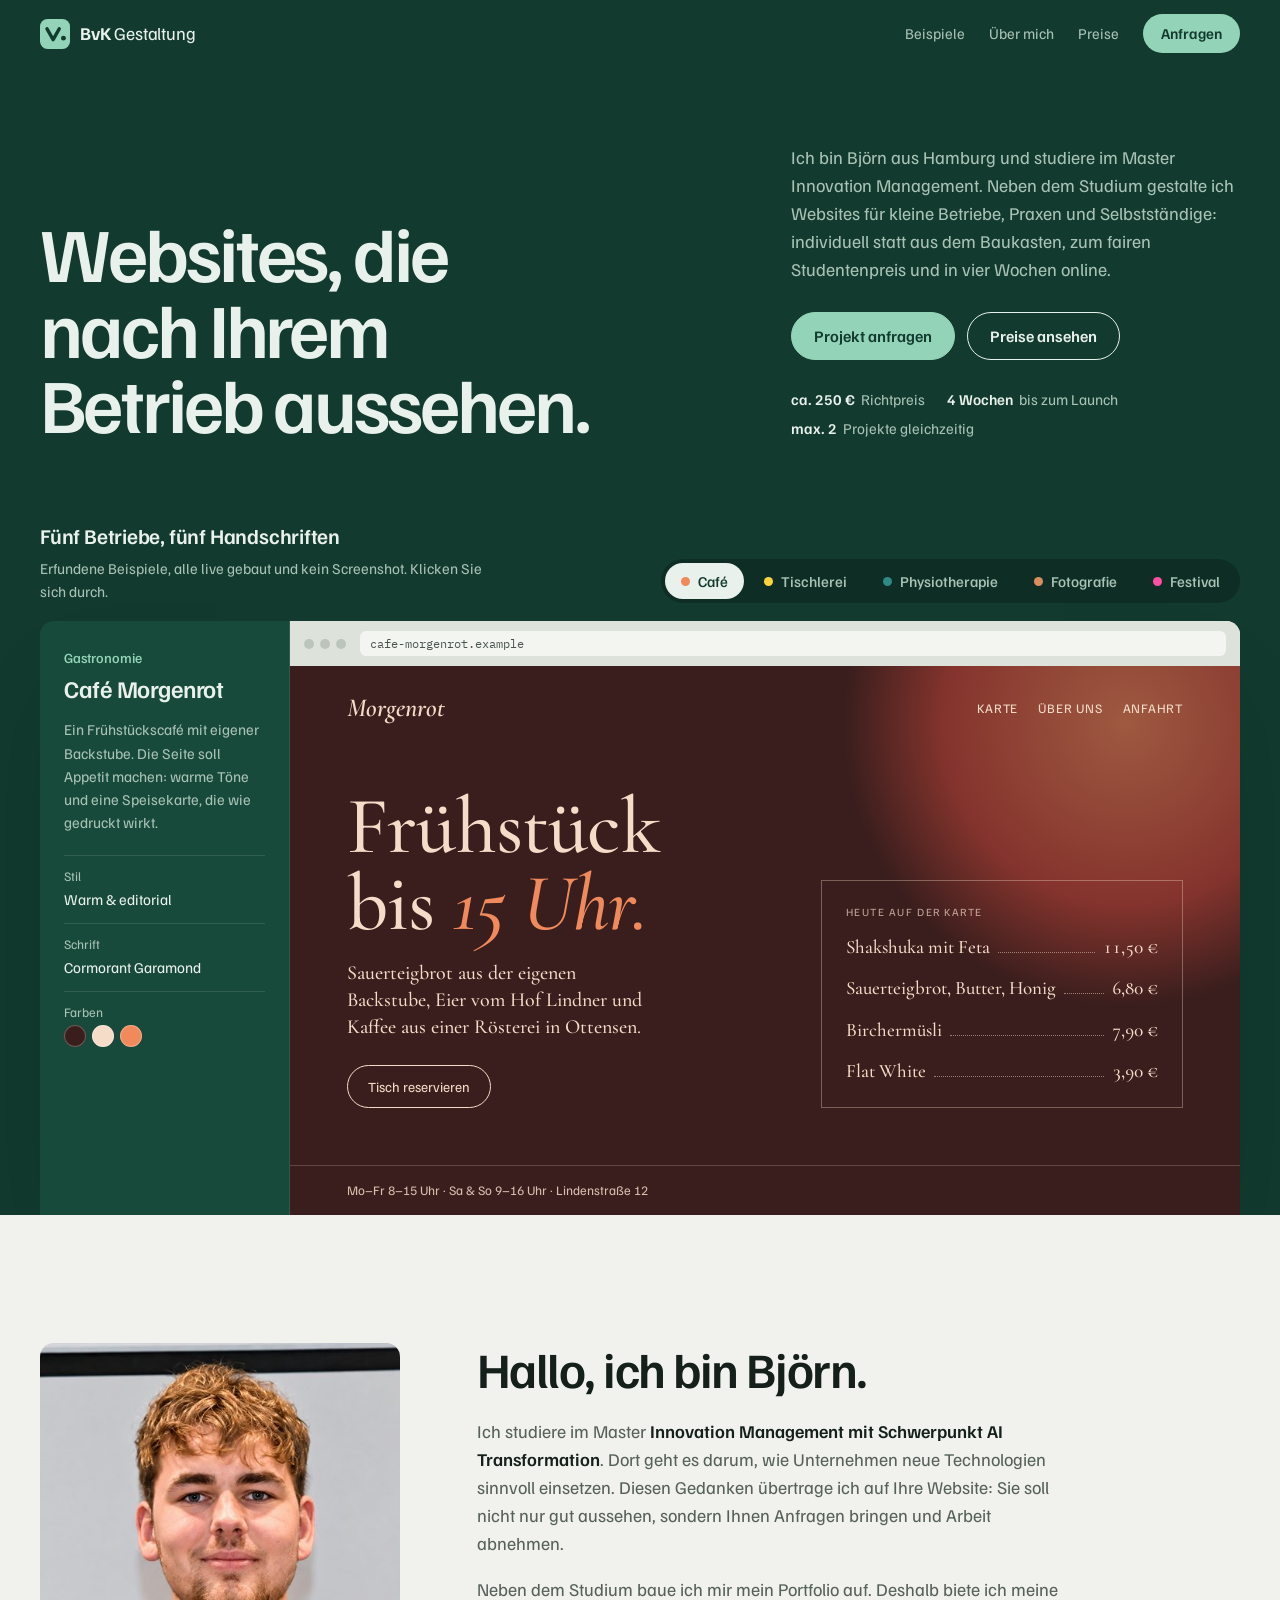
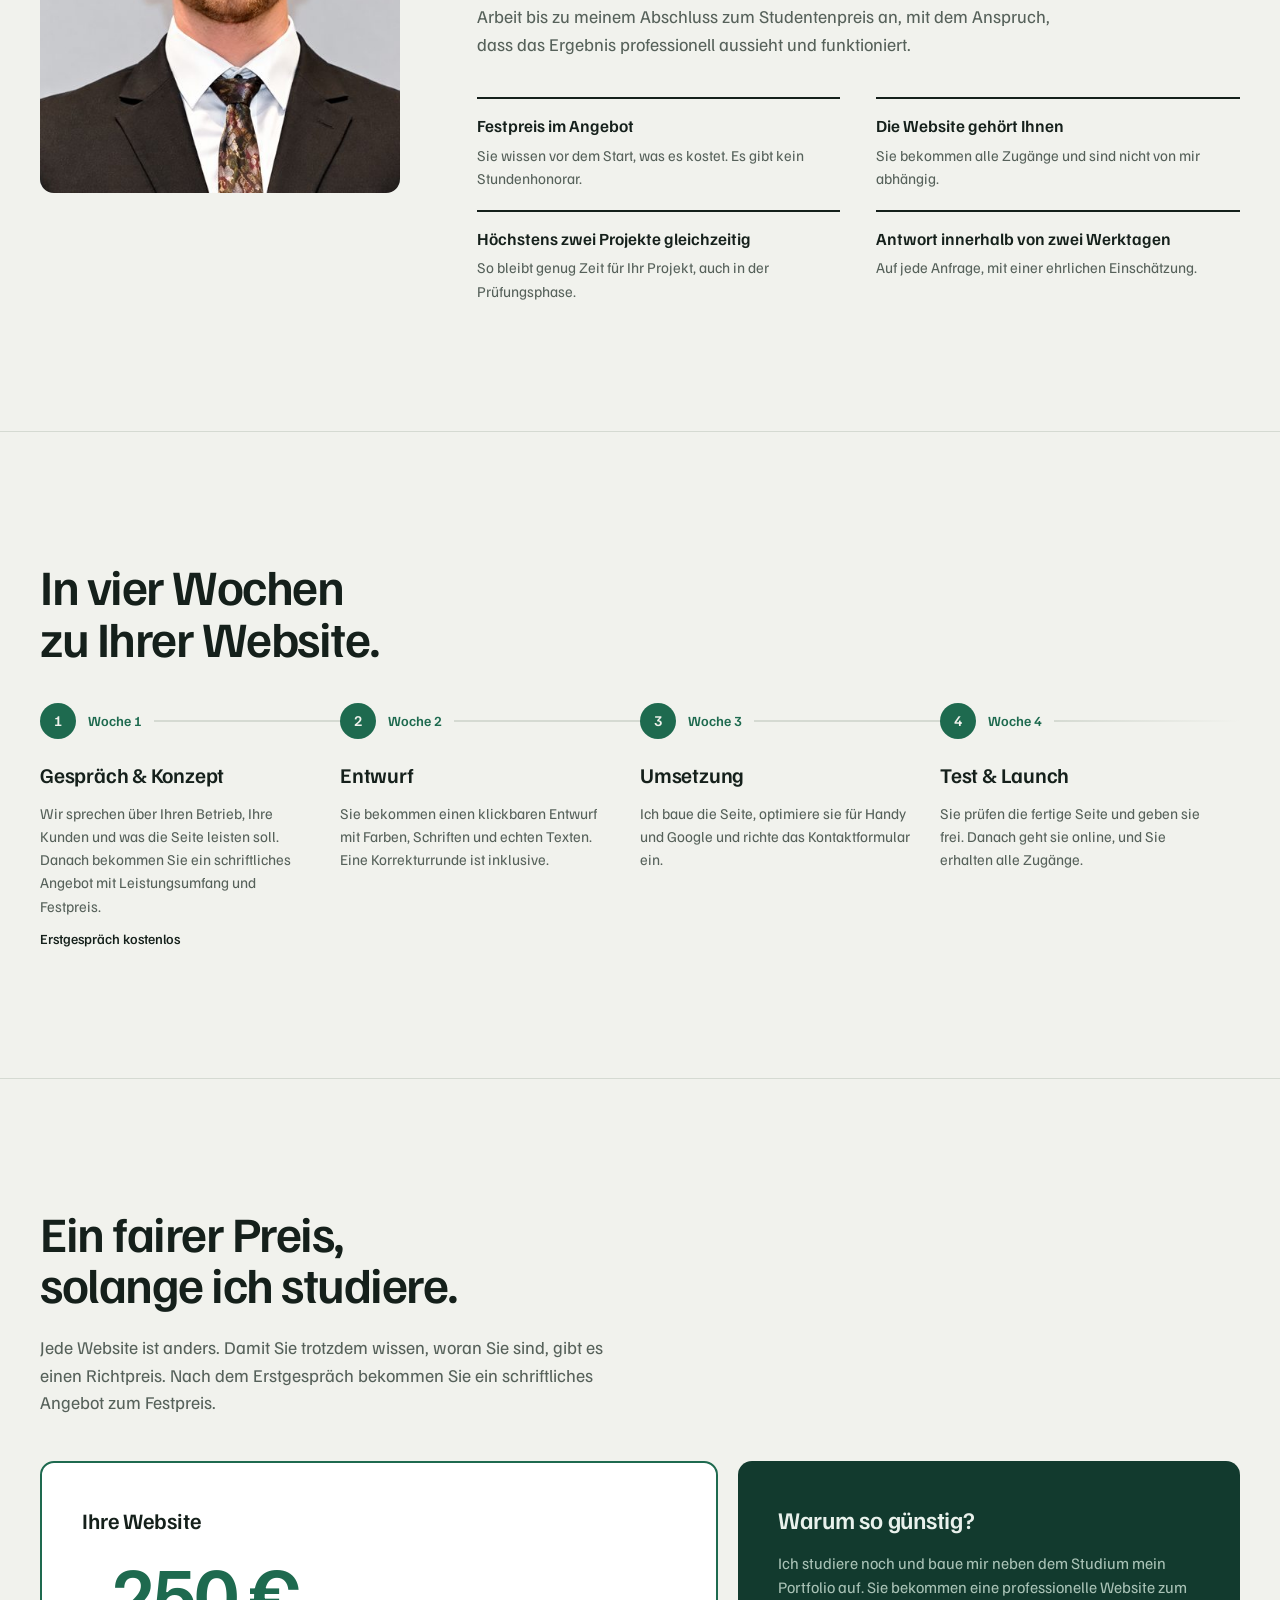
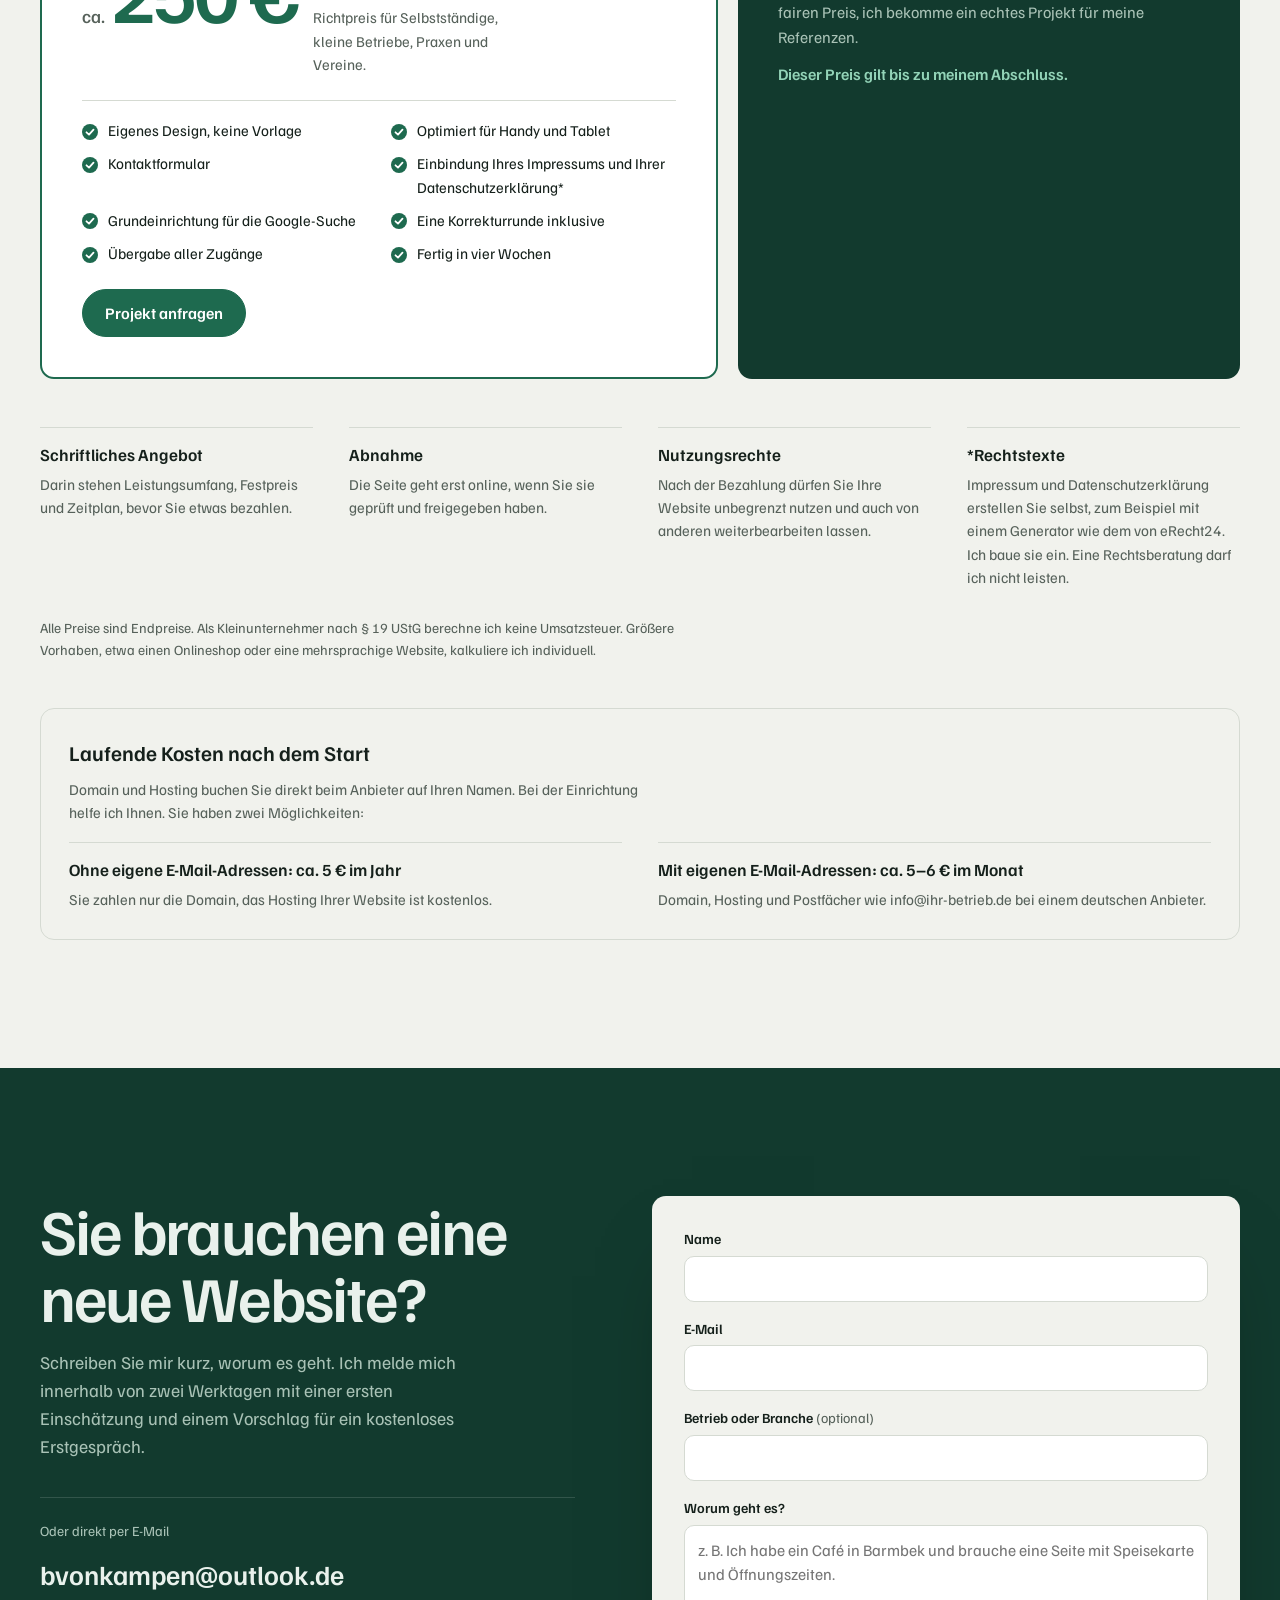
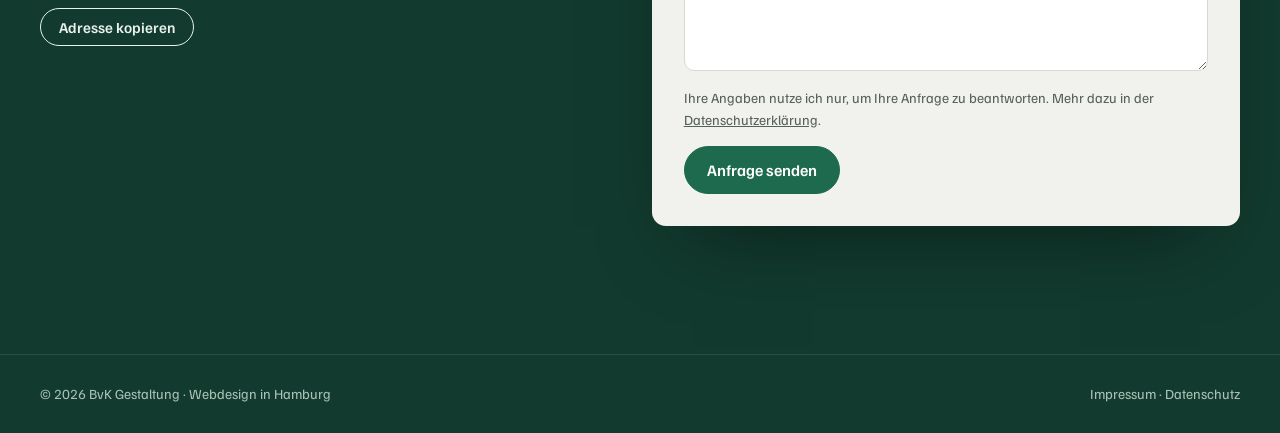
==== commit ab64e34c: "Redesign: interaktiver Stil-Wechsler im Einstieg, Elbgrün-Farbwelt, fehlende Schriften ergänzt - Her" ====
--- a/index.html
+++ b/index.html
@@ -3,9 +3,9 @@
 <head>
 <meta charset="utf-8">
 <meta name="viewport" content="width=device-width, initial-scale=1, viewport-fit=cover">
-<style>body{margin:0}img{max-width:100%}[hidden]{display:none!important}</style>
 <title>Webdesign in Hamburg | BvK Gestaltung</title>
 <meta name="description" content="Webdesign in Hamburg: individuelle Websites für kleine Betriebe, Praxen und Selbstständige. Zum Studentenpreis von ca. 250 €, fertig in vier Wochen.">
+<meta name="theme-color" content="#123A2E">
 <meta property="og:type" content="website">
 <meta property="og:locale" content="de_DE">
 <meta property="og:site_name" content="BvK Gestaltung">
@@ -18,6 +18,8 @@
 <meta name="twitter:card" content="summary_large_image">
 <link rel="canonical" href="https://bvk-gestaltung.site/">
 <link rel="icon" href="logo.svg" type="image/svg+xml">
+<link rel="preload" href="fonts/familjen-grotesk-latin-600-normal.woff2" as="font" type="font/woff2" crossorigin>
+<link rel="preload" href="fonts/familjen-grotesk-latin-400-normal.woff2" as="font" type="font/woff2" crossorigin>
 <script type="application/ld+json">
 {
   "@context": "https://schema.org",
@@ -35,150 +37,163 @@
 </script>
 <link rel="stylesheet" href="fonts/fonts.css">
 <style>
-/* Layout: ruhiger einspaltiger Rahmen; jedes Projekt = Info-Spalte + live gebautes Browserfenster, untereinander */
+/*
+  Gestaltung: „Elbgrün“ – ein tiefes Grün wie die Kupferdächer von Hamburg.
+  Der Einstieg ist ein interaktiver Stil-Wechsler: fünf live gebaute Beispiele in einem Browserfenster.
+  Der Rest der Seite bleibt ruhig, damit die Beispiele wirken.
+*/
 :root {
-  --paper: #F2F3EF;
-  --ink: #151816;
-  --muted: #5B635D;
-  --line: #D8DBD3;
+  --paper: #F1F2ED;
+  --surface: #FFFFFF;
+  --ink: #15201B;
+  --muted: #56615A;
+  --line: #D5DAD2;
   --accent: #1E6A4F;
-  --chrome: #E5E7E1;
-  --surface: #FFFFFF;
-  --shadow: rgba(20, 30, 25, .18);
-  --display: "Familjen Grotesk", "Helvetica Neue", Arial, sans-serif;
+  --elbe: #123A2E;
+  --elbe-2: #184A3B;
+  --patina: #93D4B8;
+  --on-elbe: #E9F1EC;
+  --on-elbe-muted: #A9C2B6;
+  --chrome: #E4E7E0;
+  --shadow: rgba(8, 28, 20, .35);
+  --display: var(--font);
+  --font: "Familjen Grotesk", "Helvetica Neue", Arial, sans-serif;
   --mono: "IBM Plex Mono", ui-monospace, Consolas, monospace;
+  --radius: 14px;
 }
 @media (prefers-color-scheme: dark) {
-  :root:not([data-theme="light"]) {
-    --paper: #111312; --ink: #E7EAE5; --muted: #9AA39C; --line: #2A2F2C;
-    --accent: #72C9A3; --chrome: #1C201E; --surface: #181B19; --shadow: rgba(0, 0, 0, .5);
-    color-scheme: dark;
+  :root {
+    --paper: #0F1311; --surface: #161B18; --ink: #E6ECE8; --muted: #9BA79F; --line: #27302B;
+    --accent: #7CCBA8; --chrome: #1B211E; color-scheme: dark;
   }
 }
-:root[data-theme="dark"] {
-  --paper: #111312; --ink: #E7EAE5; --muted: #9AA39C; --line: #2A2F2C;
-  --accent: #72C9A3; --chrome: #1C201E; --surface: #181B19; --shadow: rgba(0, 0, 0, .5);
-  color-scheme: dark;
-}
 
 * { box-sizing: border-box; }
-html { scroll-behavior: smooth; }
+html { scroll-behavior: smooth; scroll-padding-top: 72px; }
 body {
-  background: var(--paper);
-  color: var(--ink);
-  font-family: var(--display);
-  font-size: 17px;
-  line-height: 1.55;
+  margin: 0; background: var(--paper); color: var(--ink);
+  font-family: var(--font); font-size: 17px; line-height: 1.55;
   -webkit-font-smoothing: antialiased;
 }
-body::before {
-  content: ""; position: fixed; inset: 0 0 auto;
-  height: env(safe-area-inset-top, 0px); z-index: 30; background: var(--paper);
-}
+img { max-width: 100%; }
+[hidden] { display: none !important; }
 a { color: inherit; }
 :focus-visible { outline: 2px solid var(--accent); outline-offset: 3px; border-radius: 4px; }
+.dark :focus-visible { outline-color: var(--patina); }
 
 .wrap {
-  max-width: 1180px; margin: 0 auto;
-  padding-left: max(16px, env(safe-area-inset-left, 0px));
-  padding-right: max(16px, env(safe-area-inset-right, 0px));
-}
-.label {
-  font-family: var(--mono); font-size: 12px; letter-spacing: .08em;
-  text-transform: uppercase; color: var(--muted);
-}
+  max-width: 1240px; margin: 0 auto;
+  padding-left: max(20px, env(safe-area-inset-left, 0px));
+  padding-right: max(20px, env(safe-area-inset-right, 0px));
+}
+.dark { background: var(--elbe); color: var(--on-elbe); }
 
 /* Kopfzeile */
-.top {
-  position: sticky; top: env(safe-area-inset-top, 0px); z-index: 20;
-  background: var(--paper); border-bottom: 1px solid var(--line);
-}
+.top { position: sticky; top: 0; z-index: 20; background: var(--elbe); color: var(--on-elbe); }
 .top .wrap { display: flex; align-items: center; justify-content: space-between; gap: 16px; padding-block: 14px; }
 .logo { display: inline-flex; align-items: center; gap: 10px; font-size: 18px; text-decoration: none; letter-spacing: -.01em; }
 .logo b { font-weight: 700; }
 .mark { width: 30px; height: 30px; flex: none; }
-.m-bg { fill: var(--accent); }
-.m-v { fill: none; stroke: var(--paper); stroke-width: 3.6; stroke-linecap: round; stroke-linejoin: round; }
-.m-dot { fill: var(--paper); }
-.top nav { display: flex; align-items: center; gap: 22px; font-size: 15px; }
-.top nav a { text-decoration: none; color: var(--muted); }
-.top nav a:hover { color: var(--ink); }
-.top nav a.nav-cta { color: var(--paper); background: var(--ink); padding: 7px 16px; border-radius: 999px; font-weight: 500; }
-.progress { position: absolute; left: 0; bottom: -1px; height: 2px; width: 100%; background: var(--accent); transform-origin: left; transform: scaleX(0); }
-@supports (animation-timeline: scroll()) {
-  .progress { animation: grow linear both; animation-timeline: scroll(root); }
-}
+.m-bg { fill: var(--patina); }
+.m-v { fill: none; stroke: var(--elbe); stroke-width: 3.6; stroke-linecap: round; stroke-linejoin: round; }
+.m-dot { fill: var(--elbe); }
+.top nav { display: flex; align-items: center; gap: 24px; font-size: 15px; }
+.top nav a { text-decoration: none; color: var(--on-elbe-muted); }
+.top nav a:hover { color: var(--on-elbe); }
+.top nav a.nav-cta { color: var(--elbe); background: var(--patina); padding: 8px 18px; border-radius: 999px; font-weight: 600; }
+.top nav a.nav-cta:hover { background: var(--on-elbe); }
+.progress { position: absolute; left: 0; bottom: 0; height: 2px; width: 100%; background: var(--patina); transform-origin: left; transform: scaleX(0); }
+@supports (animation-timeline: scroll()) { .progress { animation: grow linear both; animation-timeline: scroll(root); } }
 @keyframes grow { to { transform: scaleX(1); } }
 
+/* Buttons */
+.btn {
+  display: inline-flex; align-items: center; gap: 8px; padding: 13px 22px; border-radius: 999px;
+  font: 600 16px var(--font); text-decoration: none; border: 1.5px solid currentColor; cursor: pointer;
+  background: transparent; color: inherit; transition: background-color .15s, color .15s;
+}
+.btn.primary { background: var(--ink); border-color: var(--ink); color: var(--paper); }
+.dark .btn.primary { background: var(--patina); border-color: var(--patina); color: var(--elbe); }
+.dark .btn.primary:hover { background: var(--on-elbe); border-color: var(--on-elbe); }
+.dark .btn:not(.primary):hover { background: rgba(233, 241, 236, .1); }
+
 /* Einstieg */
-.hero { padding-block: clamp(56px, 10vw, 112px) clamp(48px, 7vw, 80px); }
+.hero { padding-top: clamp(40px, 6vw, 80px); overflow: hidden; }
+.hero-head { display: grid; grid-template-columns: minmax(0, 1.5fr) minmax(0, 1fr); gap: clamp(32px, 6vw, 88px); align-items: end; }
 .hero h1 {
-  font-size: clamp(2.5rem, 6.4vw, 4.8rem); line-height: 1.02; letter-spacing: -.035em;
-  font-weight: 600; margin: 18px 0 24px; max-width: 15ch; text-wrap: balance;
-}
-.hero h1 em { font-style: normal; color: var(--accent); }
-.hero p { max-width: 54ch; color: var(--muted); font-size: 19px; margin: 0; }
-.actions { display: flex; flex-wrap: wrap; gap: 12px; margin-top: 32px; }
-.btn {
-  display: inline-flex; align-items: center; gap: 8px; padding: 12px 20px; border-radius: 999px;
-  font: 500 16px var(--display); text-decoration: none; border: 1px solid var(--ink); cursor: pointer;
-  background: transparent; color: var(--ink);
-}
-.btn.primary { background: var(--ink); color: var(--paper); }
-.btn:hover { transform: translateY(-1px); }
-.facts {
-  display: grid; grid-template-columns: repeat(3, minmax(0, 1fr)); gap: 24px;
-  margin: clamp(48px, 7vw, 72px) 0 0; padding-top: 24px; border-top: 1px solid var(--line);
-}
-.facts div { display: grid; gap: 4px; }
-.facts dt { order: 2; }
-.facts dd { margin: 0; font-size: clamp(1.4rem, 3vw, 2rem); font-weight: 600; letter-spacing: -.02em; font-variant-numeric: tabular-nums; }
-@media (max-width: 600px) { .facts { grid-template-columns: 1fr; gap: 18px; } }
-
-/* Arbeiten */
-.intro { padding-block: 24px 8px; display: grid; gap: 10px; }
-.intro h2 { font-size: clamp(1.8rem, 4vw, 2.6rem); line-height: 1.1; letter-spacing: -.025em; margin: 0; font-weight: 600; text-wrap: balance; }
-.intro p { color: var(--muted); max-width: 58ch; margin: 0; }
-
-.case {
-  display: grid; grid-template-columns: 230px minmax(0, 1fr); gap: 48px;
-  padding-block: clamp(48px, 8vw, 88px); border-bottom: 1px solid var(--line);
-}
-.case:last-of-type { border-bottom: 0; }
-.meta { align-self: start; position: sticky; top: 96px; display: grid; gap: 18px; min-width: 0; }
-.meta h3 { margin: 0; font-size: 24px; line-height: 1.15; letter-spacing: -.02em; font-weight: 600; }
-.meta p { margin: 0; color: var(--muted); font-size: 15px; }
-.meta dl { margin: 0; display: grid; gap: 12px; }
-.meta dl div { display: grid; gap: 2px; }
-.meta dd { margin: 0; font-size: 15px; }
+  font-size: clamp(2.6rem, 6vw, 5rem); line-height: .98; letter-spacing: -.04em;
+  font-weight: 600; margin: 0; text-wrap: balance;
+}
+.hero-side p { margin: 0; color: var(--on-elbe-muted); font-size: 18px; max-width: 46ch; }
+.actions { display: flex; flex-wrap: wrap; gap: 12px; margin-top: 28px; }
+.facts { display: flex; flex-wrap: wrap; gap: 6px 22px; margin: 28px 0 0; font-size: 15px; color: var(--on-elbe-muted); }
+.facts div { display: flex; gap: 6px; align-items: baseline; }
+.facts dd { margin: 0; order: -1; color: var(--on-elbe); font-weight: 600; font-variant-numeric: tabular-nums; }
+@media (max-width: 860px) { .hero-head { grid-template-columns: 1fr; gap: 24px; } }
+
+/* Stil-Wechsler */
+.showcase { margin-top: clamp(48px, 7vw, 80px); }
+.show-head { display: flex; flex-wrap: wrap; align-items: end; justify-content: space-between; gap: 16px 32px; margin-bottom: 18px; }
+.show-head h2 { margin: 0; font-size: 21px; font-weight: 600; letter-spacing: -.01em; }
+.show-head p { margin: 4px 0 0; color: var(--on-elbe-muted); font-size: 15px; max-width: 52ch; }
+.tabs {
+  display: flex; gap: 4px; padding: 4px; border-radius: 999px; background: rgba(0, 0, 0, .22);
+  overflow-x: auto; scrollbar-width: none; max-width: 100%;
+}
+.tabs::-webkit-scrollbar { display: none; }
+@media (max-width: 700px) { .tabs:not(.at-end) { -webkit-mask-image: linear-gradient(90deg, #000 80%, transparent); mask-image: linear-gradient(90deg, #000 80%, transparent); } }
+.tab {
+  flex: none; font: 500 15px var(--font); color: var(--on-elbe-muted); background: transparent;
+  border: 0; border-radius: 999px; padding: 9px 16px; cursor: pointer; white-space: nowrap;
+  transition: background-color .2s, color .2s;
+}
+.tab:hover { color: var(--on-elbe); }
+.tab[aria-selected="true"] { background: var(--on-elbe); color: var(--elbe); }
+.tab i { display: inline-block; width: 9px; height: 9px; border-radius: 50%; margin-right: 8px; vertical-align: 1px; }
+
+.stage {
+  display: grid; grid-template-columns: 250px minmax(0, 1fr); gap: 0;
+  border-radius: var(--radius) var(--radius) 0 0; overflow: hidden;
+  background: var(--elbe-2); box-shadow: 0 50px 90px -40px var(--shadow);
+}
+.info { display: grid; padding: 26px 24px; border-right: 1px solid rgba(233, 241, 236, .1); }
+.info article { grid-area: 1 / 1; display: grid; gap: 16px; align-content: start; transition: opacity .25s; }
+.info article:not(.is-on) { opacity: 0; visibility: hidden; }
+.info .branch { font-size: 14px; color: var(--patina); font-weight: 500; }
+.info h3 { margin: -10px 0 0; font-size: 24px; line-height: 1.15; letter-spacing: -.02em; font-weight: 600; }
+.info p { margin: 0; color: var(--on-elbe-muted); font-size: 15px; }
+.info dl { margin: 4px 0 0; display: grid; gap: 12px; }
+.info dl div { display: grid; gap: 2px; padding-top: 10px; border-top: 1px solid rgba(233, 241, 236, .12); }
+.info dt { font-size: 13px; color: var(--on-elbe-muted); }
+.info dd { margin: 0; font-size: 15px; }
 .swatches { display: flex; gap: 6px; margin-top: 4px; }
-.swatches i { width: 22px; height: 22px; border-radius: 50%; border: 1px solid var(--line); }
-@media (max-width: 860px) {
-  .case { grid-template-columns: 1fr; gap: 24px; }
-  .meta { position: static; }
-  .meta dl { grid-template-columns: repeat(auto-fit, minmax(140px, 1fr)); }
-}
-
-.frame {
-  border: 1px solid var(--line); border-radius: 12px; overflow: hidden; background: var(--surface);
-  box-shadow: 0 40px 70px -40px var(--shadow); min-width: 0;
-}
-@supports (animation-timeline: view()) {
-  @media (prefers-reduced-motion: no-preference) {
-    .frame { animation: rise linear both; animation-timeline: view(); animation-range: entry 0% cover 35%; }
-  }
-}
-@keyframes rise { from { transform: translateY(48px) scale(.95); } to { transform: none; } }
-.bar { display: flex; align-items: center; gap: 14px; padding: 10px 14px; background: var(--chrome); border-bottom: 1px solid var(--line); }
+.swatches i { width: 22px; height: 22px; border-radius: 50%; box-shadow: inset 0 0 0 1px rgba(255, 255, 255, .25); }
+
+.frame { min-width: 0; background: var(--surface); display: flex; flex-direction: column; }
+.bar { display: flex; align-items: center; gap: 14px; padding: 10px 14px; background: #DDE2DB; color: #4A554E; }
 .dots { display: flex; gap: 6px; flex: none; }
-.dots span { width: 10px; height: 10px; border-radius: 50%; background: var(--line); }
+.dots span { width: 10px; height: 10px; border-radius: 50%; background: #BCC4BC; }
 .url {
-  flex: 1; min-width: 0; font: 12px var(--mono); color: var(--muted); background: var(--paper);
+  flex: 1; min-width: 0; font: 12px var(--mono); background: #F3F5F1;
   border-radius: 6px; padding: 5px 10px; white-space: nowrap; overflow: hidden; text-overflow: ellipsis;
 }
-.site { container-type: inline-size; color-scheme: light; overflow: hidden; }
+.screens { position: relative; flex: 1; transition: height .35s ease; }
+.site {
+  position: absolute; inset: 0 0 auto; container-type: inline-size; color-scheme: light; overflow: hidden;
+  display: flex; flex-direction: column; transition: opacity .3s ease, visibility 0s linear .3s;
+}
+.screens > .site:not(.is-on) { position: absolute; inset: 0 0 auto; opacity: 0; visibility: hidden; }
+.screens > .site.is-on { position: relative; transition: opacity .3s ease, visibility 0s; }
 .site p { margin: 0; }
 .site h4 { margin: 0; font-weight: inherit; }
+.site a { text-decoration: none; }
+
+@media (max-width: 900px) {
+  .stage { grid-template-columns: 1fr; }
+  .info { order: 2; border-right: 0; border-top: 1px solid rgba(233, 241, 236, .1); padding: 20px; }
+  .info dl { grid-template-columns: repeat(3, minmax(0, 1fr)); gap: 12px 16px; }
+}
+@media (max-width: 520px) { .info dl { grid-template-columns: 1fr 1fr; } }
 
 /* 1 · Café Morgenrot */
 .cafe { background: #3A1E1D; color: #F5DCC9; font-family: "Cormorant Garamond", Georgia, serif; position: relative; }
@@ -198,7 +213,7 @@
 .cafe ul { list-style: none; margin: 0; padding: 22px 24px; border: 1px solid rgba(245, 220, 201, .35); display: grid; gap: 12px; font-size: 19px; }
 .cafe li { display: flex; gap: 8px; align-items: baseline; }
 .cafe li::after { content: ""; order: 1; flex: 1; border-bottom: 1px dotted rgba(245, 220, 201, .5); }
-.cafe li b { order: 2; font-weight: 500; font-variant-numeric: tabular-nums; }
+.cafe li b { order: 2; white-space: nowrap; font-weight: 500; font-variant-numeric: tabular-nums; }
 .cafe ul small { font-family: var(--display); font-size: 11px; letter-spacing: .14em; text-transform: uppercase; opacity: .7; }
 .cafe footer { padding: 14px 6cqi; border-top: 1px solid rgba(245, 220, 201, .25); font-family: var(--display); font-size: 13px; opacity: .85; }
 @container (max-width: 620px) { .cafe .body { grid-template-columns: 1fr; } .cafe nav span { display: none; } }
@@ -260,8 +275,8 @@
 .foto nav span { display: flex; gap: 18px; }
 .foto .grid { display: grid; grid-template-columns: repeat(3, 1fr); gap: 2cqi; padding: 0 5cqi 3cqi; }
 .foto figure { margin: 0; display: grid; gap: 8px; }
-.foto figure div { aspect-ratio: 4 / 5; max-width: 100%; }
-.foto figure:nth-child(2) div { aspect-ratio: 4 / 6; }
+.foto figure div { aspect-ratio: 5 / 4; max-width: 100%; }
+.foto figure:nth-child(2) div { aspect-ratio: 1 / 1; }
 .foto figcaption { font-size: 11px; color: #6B6B66; letter-spacing: .04em; }
 .foto .p1 { background: linear-gradient(170deg, #F3C9A0 0%, #D98E62 45%, #5B3A3A 100%); }
 .foto .p2 { background: linear-gradient(180deg, #A8B8A4 0%, #4F6B4E 55%, #233122 100%); }
@@ -287,102 +302,132 @@
 }
 @keyframes slide { to { transform: translateX(-50%); } }
 
-/* Ablauf */
-.section { padding-block: clamp(64px, 10vw, 112px); border-top: 1px solid var(--line); }
-.section h2 { font-size: clamp(1.8rem, 4vw, 2.6rem); line-height: 1.1; letter-spacing: -.025em; margin: 10px 0 40px; font-weight: 600; max-width: 22ch; text-wrap: balance; }
-.steps { list-style: none; margin: 0; padding: 0; display: grid; grid-template-columns: repeat(4, minmax(0, 1fr)); gap: 32px; counter-reset: s; }
-.steps li { display: grid; gap: 8px; align-content: start; padding-top: 18px; border-top: 2px solid var(--ink); }
-.steps li::before { counter-increment: s; content: "0" counter(s); font: 500 13px var(--mono); color: var(--accent); }
-.steps h3 { margin: 0; font-size: 20px; font-weight: 600; }
-.steps p { margin: 0; color: var(--muted); font-size: 15px; }
-.steps .label { margin-top: 4px; }
-@media (max-width: 860px) { .steps { grid-template-columns: repeat(2, minmax(0, 1fr)); } }
-@media (max-width: 520px) { .steps { grid-template-columns: 1fr; } }
+/* Abschnitte */
+.section { padding-block: clamp(72px, 10vw, 128px); }
+.section + .section { border-top: 1px solid var(--line); }
+.section h2 {
+  font-size: clamp(2rem, 4.4vw, 3.1rem); line-height: 1.04; letter-spacing: -.03em;
+  margin: 0 0 40px; font-weight: 600; max-width: 20ch; text-wrap: balance;
+}
+.section .sub { color: var(--muted); max-width: 58ch; margin: -16px 0 44px; font-size: 18px; }
 
 /* Über mich */
-.about { display: grid; grid-template-columns: minmax(0, 300px) minmax(0, 1fr); gap: 56px; align-items: start; }
+.about { display: grid; grid-template-columns: minmax(0, 360px) minmax(0, 1fr); gap: clamp(40px, 6vw, 88px); align-items: start; }
 .portrait {
-  display: block; width: 100%; max-width: 100%; height: auto; aspect-ratio: 4 / 5; object-fit: cover;
-  border-radius: 14px; border: 1px solid var(--line); background: var(--chrome);
-}
-.about .text { display: grid; gap: 16px; min-width: 0; }
-.about h2 { margin-bottom: 4px; }
-.about p { margin: 0; max-width: 60ch; color: var(--muted); }
-.about p strong { color: var(--ink); font-weight: 500; }
-.promises { list-style: none; margin: 16px 0 0; padding: 0; display: grid; grid-template-columns: repeat(2, minmax(0, 1fr)); gap: 16px 32px; }
-.promises li { display: grid; gap: 2px; padding-top: 12px; border-top: 1px solid var(--line); font-size: 15px; color: var(--muted); }
+  display: block; width: 100%; height: auto; aspect-ratio: 4 / 5; object-fit: cover;
+  border-radius: var(--radius); background: var(--chrome);
+}
+.about .text { display: grid; gap: 18px; min-width: 0; }
+.about h2 { margin-bottom: 6px; }
+.about p { margin: 0; max-width: 60ch; color: var(--muted); font-size: 18px; }
+.about p strong { color: var(--ink); font-weight: 600; }
+.promises { list-style: none; margin: 20px 0 0; padding: 0; display: grid; grid-template-columns: repeat(2, minmax(0, 1fr)); gap: 20px 36px; }
+.promises li { display: grid; gap: 4px; align-content: start; padding-top: 14px; border-top: 2px solid var(--ink); font-size: 15px; color: var(--muted); }
 .promises b { font-weight: 600; color: var(--ink); font-size: 17px; }
 @media (max-width: 760px) {
   .about { grid-template-columns: 1fr; gap: 32px; }
-  .portrait { max-width: 220px; }
+  .portrait { max-width: 260px; }
   .promises { grid-template-columns: 1fr; }
 }
 
+/* Ablauf: vier Wochen als Zeitleiste */
+.steps { list-style: none; margin: 0; padding: 0; display: grid; grid-template-columns: repeat(4, minmax(0, 1fr)); gap: 0; counter-reset: s; }
+.steps li { display: grid; gap: 10px; align-content: start; padding: 0 28px 0 0; position: relative; }
+.steps .week { display: flex; align-items: center; gap: 12px; font-size: 14px; font-weight: 600; color: var(--accent); }
+.steps .week::before {
+  counter-increment: s; content: counter(s);
+  display: grid; place-items: center; width: 36px; height: 36px; flex: none; border-radius: 50%;
+  background: var(--accent); color: var(--paper); font-size: 15px;
+}
+.steps .week::after { content: ""; flex: 1; height: 2px; background: var(--line); margin-right: -28px; }
+.steps li:last-child .week::after { background: linear-gradient(90deg, var(--line), transparent); }
+.steps h3 { margin: 10px 0 0; font-size: 21px; font-weight: 600; letter-spacing: -.01em; }
+.steps p { margin: 0; color: var(--muted); font-size: 15px; max-width: 34ch; }
+.steps small { font-size: 14px; color: var(--ink); font-weight: 500; }
+@media (max-width: 860px) {
+  .steps { grid-template-columns: 1fr; gap: 0; }
+  .steps li { padding: 0 0 32px 52px; }
+  .steps .week { position: absolute; left: 0; top: 0; }
+  .steps .week span { display: none; }
+  .steps .week::after { position: absolute; left: 17px; top: 40px; width: 2px; height: calc(100% + 0px); margin: 0; }
+  .steps li:last-child .week::after { display: none; }
+  .steps h3 { margin-top: 4px; }
+}
+
 /* Preise */
-.section .sub { color: var(--muted); max-width: 58ch; margin: -20px 0 40px; }
-.offer { display: grid; grid-template-columns: minmax(0, 1.3fr) minmax(0, 1fr); gap: 20px; align-items: start; }
-.offer .plan ul { grid-template-columns: repeat(2, minmax(0, 1fr)); column-gap: 24px; }
-.plan { display: grid; gap: 14px; align-content: start; padding: 28px; border: 1px solid var(--line); border-radius: 14px; background: var(--surface); min-width: 0; }
-.plan.featured { border: 2px solid var(--accent); padding: 27px; }
-.plan .tag { justify-self: start; font: 500 11px var(--mono); letter-spacing: .08em; text-transform: uppercase; background: var(--accent); color: var(--paper); padding: 4px 10px; border-radius: 999px; }
-.plan h3 { margin: 0; font-size: 22px; font-weight: 600; letter-spacing: -.01em; }
-.plan > p { margin: 0; color: var(--muted); font-size: 15px; }
-.price { font-size: clamp(2rem, 4vw, 2.6rem); font-weight: 600; letter-spacing: -.03em; line-height: 1; font-variant-numeric: tabular-nums; }
-.price small { font-size: 15px; font-weight: 400; letter-spacing: 0; color: var(--muted); margin-right: 4px; }
-.plan ul { list-style: none; margin: 4px 0 8px; padding: 0; display: grid; gap: 8px; font-size: 15px; }
-.plan li { position: relative; padding-left: 24px; }
-.plan li::before { content: "✓"; position: absolute; left: 0; color: var(--accent); font-weight: 700; }
-.plan .btn { justify-self: start; }
-.plan.featured .btn { background: var(--accent); border-color: var(--accent); color: var(--paper); }
-.why { padding: 24px 28px; border-radius: 14px; background: var(--chrome); display: grid; gap: 10px; align-content: start; }
-.why h3 { margin: 0; font-size: 20px; font-weight: 600; }
-.why p { margin: 0; font-size: 15px; color: var(--muted); }
-.tax { margin: 20px 0 0; font-size: 14px; color: var(--muted); }
-.running { margin-top: 40px; padding: 24px 28px; border: 1px solid var(--line); border-radius: 14px; display: grid; gap: 8px; }
-.running h3 { margin: 0; font-size: 20px; font-weight: 600; }
+.offer { display: grid; grid-template-columns: minmax(0, 1.35fr) minmax(0, 1fr); gap: 20px; align-items: stretch; }
+.plan { display: grid; gap: 16px; align-content: start; padding: clamp(24px, 4vw, 40px); border-radius: var(--radius); background: var(--surface); border: 2px solid var(--accent); min-width: 0; }
+.plan h3 { margin: 0; font-size: 22px; font-weight: 600; }
+.plan .price-row { display: flex; flex-wrap: wrap; align-items: baseline; gap: 8px 16px; }
+.price { font-size: clamp(3.2rem, 7vw, 5rem); font-weight: 600; letter-spacing: -.045em; line-height: .95; font-variant-numeric: tabular-nums; color: var(--accent); }
+.price small { font-size: 18px; font-weight: 500; letter-spacing: 0; color: var(--muted); margin-right: 6px; }
+.plan .price-row p { margin: 0; color: var(--muted); font-size: 15px; max-width: 24ch; }
+.plan ul { list-style: none; margin: 8px 0; padding: 18px 0 0; border-top: 1px solid var(--line); display: grid; grid-template-columns: repeat(2, minmax(0, 1fr)); gap: 10px 24px; font-size: 15px; }
+.plan li { position: relative; padding-left: 26px; }
+.plan li::before {
+  content: ""; position: absolute; left: 0; top: .3em; width: 16px; height: 16px; border-radius: 50%;
+  background: var(--accent) url("data:image/svg+xml,%3Csvg xmlns='http://www.w3.org/2000/svg' viewBox='0 0 16 16'%3E%3Cpath d='M4.5 8.3 7 10.6l4.5-5' fill='none' stroke='white' stroke-width='1.8' stroke-linecap='round' stroke-linejoin='round'/%3E%3C/svg%3E") center / 16px no-repeat;
+}
+.plan .btn { justify-self: start; background: var(--accent); border-color: var(--accent); color: #fff; }
+.why { padding: clamp(24px, 4vw, 40px); border-radius: var(--radius); background: var(--elbe); color: var(--on-elbe); display: grid; gap: 12px; align-content: start; }
+.why h3 { margin: 0; font-size: 24px; font-weight: 600; letter-spacing: -.01em; }
+.why p { margin: 0; font-size: 16px; color: var(--on-elbe-muted); }
+.why p strong { color: var(--patina); font-weight: 600; }
+.terms { margin-top: 48px; grid-template-columns: repeat(4, minmax(0, 1fr)); }
+.terms li { border-top-width: 1px; border-color: var(--line); }
+.tax { margin: 28px 0 0; font-size: 14px; color: var(--muted); max-width: 80ch; }
+.running { margin-top: 48px; padding: 28px; border: 1px solid var(--line); border-radius: var(--radius); display: grid; gap: 8px; }
+.running h3 { margin: 0; font-size: 21px; font-weight: 600; }
 .running > p { margin: 0; font-size: 15px; color: var(--muted); max-width: 65ch; }
-.running .promises { margin-top: 8px; }
-.terms { margin-top: 40px; grid-template-columns: repeat(4, minmax(0, 1fr)); }
+.running .promises { margin-top: 10px; }
+.running .promises li { border-top-width: 1px; border-color: var(--line); }
 @media (max-width: 1000px) { .terms { grid-template-columns: repeat(2, minmax(0, 1fr)); } }
+@media (max-width: 900px) { .offer, .plan ul { grid-template-columns: 1fr; } }
 @media (max-width: 560px) { .terms { grid-template-columns: 1fr; } }
-@media (max-width: 900px) {
-  .offer, .offer .plan ul { grid-template-columns: 1fr; }
-}
 
 /* Kontakt */
-.contact { display: grid; grid-template-columns: minmax(0, 1fr) minmax(0, 1.1fr); gap: 48px; align-items: start; }
-.contact h2 { margin-bottom: 16px; }
-.contact-info > p { color: var(--muted); max-width: 46ch; margin: 0; }
-.mail { display: grid; gap: 12px; margin-top: 32px; padding-top: 20px; border-top: 1px solid var(--line); }
-.form { display: grid; gap: 16px; padding: 28px; border: 1px solid var(--line); border-radius: 14px; background: var(--surface); min-width: 0; }
+.contact-sec { border-top: 0 !important; }
+.contact { display: grid; grid-template-columns: minmax(0, 1fr) minmax(0, 1.1fr); gap: clamp(40px, 6vw, 80px); align-items: start; }
+.contact h2 { margin-bottom: 20px; font-size: clamp(2.4rem, 5.4vw, 4rem); }
+.contact-info > p { color: var(--on-elbe-muted); max-width: 44ch; margin: 0; font-size: 18px; }
+.mail { display: grid; gap: 12px; margin-top: 36px; padding-top: 22px; border-top: 1px solid rgba(233, 241, 236, .15); }
+.mail .hint-top { font-size: 14px; color: var(--on-elbe-muted); }
+.mail output { font-size: clamp(1.3rem, 2.6vw, 1.7rem); font-weight: 600; user-select: all; overflow-wrap: anywhere; }
+.mail .row { display: flex; flex-wrap: wrap; gap: 10px; align-items: center; }
+.mail .note { font-size: 14px; color: var(--patina); }
+.mail .btn { padding: 9px 18px; font-size: 15px; }
+.form { display: grid; gap: 16px; padding: clamp(22px, 3vw, 32px); border-radius: var(--radius); background: var(--paper); color: var(--ink); min-width: 0; box-shadow: 0 40px 80px -40px rgba(0, 0, 0, .5); }
 .field { display: grid; gap: 6px; }
-.field label { font-size: 14px; font-weight: 500; }
+.field label { font-size: 14px; font-weight: 600; }
 .field label span { color: var(--muted); font-weight: 400; }
 .field input, .field textarea {
-  width: 100%; font: 16px var(--display); color: var(--ink); background: var(--paper);
-  border: 1px solid var(--line); border-radius: 8px; padding: 11px 12px;
+  width: 100%; font: 16px var(--font); color: var(--ink); background: var(--surface);
+  border: 1px solid var(--line); border-radius: 10px; padding: 12px 13px;
 }
 .field textarea { resize: vertical; min-height: 130px; line-height: 1.5; }
 .field input:focus, .field textarea:focus { outline: 2px solid var(--accent); outline-offset: -1px; border-color: var(--accent); }
 .form .hint { margin: 0; font-size: 14px; color: var(--muted); }
-.form .btn { justify-self: start; }
+.form .btn { justify-self: start; background: var(--accent); border-color: var(--accent); color: #fff; }
 .form .btn:disabled { opacity: .6; cursor: wait; }
 .status { margin: 0; font-size: 15px; }
 .status:empty { display: none; }
-.status.ok { color: var(--accent); font-weight: 500; }
-.mail output { font-size: clamp(1.2rem, 2.6vw, 1.6rem); font-weight: 600; user-select: all; overflow-wrap: anywhere; }
-.mail .row { display: flex; flex-wrap: wrap; gap: 10px; align-items: center; }
-.mail .note { font-size: 14px; color: var(--muted); }
+.status.ok { color: var(--accent); font-weight: 600; }
 @media (max-width: 760px) { .contact { grid-template-columns: 1fr; } }
 
-.foot { border-top: 1px solid var(--line); }
-.foot .wrap { display: flex; flex-wrap: wrap; justify-content: space-between; gap: 12px; padding-block: 28px; font-size: 14px; color: var(--muted); }
+.foot { background: var(--elbe); color: var(--on-elbe-muted); border-top: 1px solid rgba(233, 241, 236, .1); }
+.foot .wrap { display: flex; flex-wrap: wrap; justify-content: space-between; gap: 12px; padding-block: 28px; font-size: 14px; }
 .foot a { text-decoration: none; }
+.foot a:hover { color: var(--on-elbe); }
 
 @media (max-width: 760px) { .top nav a.hide-m { display: none; } }
 @media (max-width: 560px) { .top nav { gap: 14px; font-size: 14px; } .top nav a.hide-s { display: none; } }
-@media (prefers-reduced-motion: reduce) { html { scroll-behavior: auto; } .btn:hover { transform: none; } }
+@media (prefers-reduced-motion: reduce) {
+  html { scroll-behavior: auto; }
+  .site, .info article, .tab, .screens { transition: none !important; }
+}
 </style>
+</head>
+<body>
 
 <header class="top">
   <div class="wrap">
@@ -401,183 +446,174 @@
 </header>
 
 <main id="start">
-  <section class="hero wrap">
-    <span class="label">Webdesign in Hamburg</span>
-    <h1>Websites, die so klar sind wie <em>Ihr Angebot.</em></h1>
-    <p>Ich bin Björn aus Hamburg und studiere im Master Innovation Management. Neben dem Studium gestalte ich Websites für kleine Betriebe, Praxen und Selbstständige: individuell statt aus dem Baukasten, zum fairen Studentenpreis und in vier Wochen online.</p>
-    <div class="actions">
-      <a class="btn primary" href="#beispiele">Beispiele ansehen ↓</a>
-      <a class="btn" href="#preise">Preise ansehen</a>
-    </div>
-    <dl class="facts">
-      <div><dt class="label">Richtpreis</dt><dd>ca. 250 €</dd></div>
-      <div><dt class="label">Vom Gespräch zum Launch</dt><dd>4 Wochen</dd></div>
-      <div><dt class="label">Projekte gleichzeitig</dt><dd>max. 2</dd></div>
-    </dl>
-  </section>
-
-  <section id="beispiele" class="wrap">
-    <div class="intro">
-      <span class="label">Stilbeispiele</span>
-      <h2>Fünf Branchen, fünf Handschriften.</h2>
-      <p>Diese Konzepte habe ich für erfundene Betriebe gestaltet, um zu zeigen, wie unterschiedlich eine Website aussehen kann. Jedes Beispiel ist live gebaut und kein Screenshot. Schrift, Farbe und Aufbau richten sich nach dem Betrieb und seinen Kunden.</p>
-    </div>
-
-    <article class="case">
-      <div class="meta">
-        <span class="label">Gastronomie</span>
-        <h3>Café Morgenrot</h3>
-        <p>Ein Frühstückscafé mit eigener Backstube. Die Seite soll Appetit machen: warme Töne und eine Speisekarte, die wie gedruckt wirkt.</p>
-        <dl>
-          <div><dt class="label">Stil</dt><dd>Warm &amp; editorial</dd></div>
-          <div><dt class="label">Schrift</dt><dd>Cormorant Garamond</dd></div>
-          <div><dt class="label">Farben</dt><dd class="swatches"><i style="background:#3A1E1D"></i><i style="background:#F5DCC9"></i><i style="background:#F08A5D"></i></dd></div>
+  <section class="hero dark">
+    <div class="wrap hero-head">
+      <h1>Websites, die nach Ihrem Betrieb aussehen.</h1>
+      <div class="hero-side">
+        <p>Ich bin Björn aus Hamburg und studiere im Master Innovation Management. Neben dem Studium gestalte ich Websites für kleine Betriebe, Praxen und Selbstständige: individuell statt aus dem Baukasten, zum fairen Studentenpreis und in vier Wochen online.</p>
+        <div class="actions">
+          <a class="btn primary" href="#kontakt">Projekt anfragen</a>
+          <a class="btn" href="#preise">Preise ansehen</a>
+        </div>
+        <dl class="facts">
+          <div><dt>Richtpreis</dt><dd>ca. 250 €</dd></div>
+          <div><dt>bis zum Launch</dt><dd>4 Wochen</dd></div>
+          <div><dt>Projekte gleichzeitig</dt><dd>max. 2</dd></div>
         </dl>
       </div>
-      <div class="frame">
-        <div class="bar"><div class="dots"><span></span><span></span><span></span></div><div class="url">cafe-morgenrot.example</div></div>
-        <div class="site cafe">
-          <nav><b>Morgenrot</b><span><a>Karte</a><a>Über uns</a><a>Anfahrt</a></span></nav>
-          <div class="body">
-            <div>
-              <h4>Frühstück<br>bis <i>15 Uhr.</i></h4>
-              <p class="lead">Sauerteigbrot aus der eigenen Backstube, Eier vom Hof Lindner und Kaffee aus einer Rösterei in Ottensen.</p>
-              <span class="res">Tisch reservieren</span>
-            </div>
-            <ul>
-              <small>Heute auf der Karte</small>
-              <li>Shakshuka mit Feta<b>11,50 €</b></li>
-              <li>Sauerteigbrot, Butter, Honig<b>6,80 €</b></li>
-              <li>Birchermüsli<b>7,90 €</b></li>
-              <li>Flat White<b>3,90 €</b></li>
-            </ul>
-          </div>
-          <footer>Mo–Fr 8–15 Uhr · Sa &amp; So 9–16 Uhr · Lindenstraße 12</footer>
+    </div>
+
+    <div class="wrap showcase" id="beispiele">
+      <div class="show-head">
+        <div>
+          <h2>Fünf Betriebe, fünf Handschriften</h2>
+          <p>Erfundene Beispiele, alle live gebaut und kein Screenshot. Klicken Sie sich durch.</p>
+        </div>
+        <div class="tabs" role="tablist" aria-label="Stilbeispiele">
+          <button class="tab" role="tab" id="t-cafe" aria-controls="p-cafe" aria-selected="true"><i style="background:#F08A5D"></i>Café</button>
+          <button class="tab" role="tab" id="t-holz" aria-controls="p-holz" aria-selected="false" tabindex="-1"><i style="background:#FFD43B"></i>Tischlerei</button>
+          <button class="tab" role="tab" id="t-physio" aria-controls="p-physio" aria-selected="false" tabindex="-1"><i style="background:#2D8A84"></i>Physiotherapie</button>
+          <button class="tab" role="tab" id="t-foto" aria-controls="p-foto" aria-selected="false" tabindex="-1"><i style="background:#D98E62"></i>Fotografie</button>
+          <button class="tab" role="tab" id="t-fest" aria-controls="p-fest" aria-selected="false" tabindex="-1"><i style="background:#FF4FA3"></i>Festival</button>
         </div>
       </div>
-    </article>
-
-    <article class="case">
-      <div class="meta">
-        <span class="label">Handwerk</span>
-        <h3>Holzwerk Brandt</h3>
-        <p>Eine Tischlerei in dritter Generation. Große Schrift, klare Zahlen und ein deutlicher Button für die Anfrage, ohne Schnickschnack.</p>
-        <dl>
-          <div><dt class="label">Stil</dt><dd>Kräftig &amp; handfest</dd></div>
-          <div><dt class="label">Schrift</dt><dd>Archivo Black</dd></div>
-          <div><dt class="label">Farben</dt><dd class="swatches"><i style="background:#FFD43B"></i><i style="background:#111"></i><i style="background:#A8662F"></i></dd></div>
-        </dl>
-      </div>
-      <div class="frame">
-        <div class="bar"><div class="dots"><span></span><span></span><span></span></div><div class="url">holzwerk-brandt.example</div></div>
-        <div class="site holz">
-          <nav>HOLZWERK BRANDT<span>Werkstatt: Mo–Fr 7–17 Uhr</span></nav>
-          <div class="body">
-            <div class="text">
-              <h4>Massivholz<br>nach Maß.</h4>
-              <p class="lead">Küchen, Treppen und Einbauschränke aus unserer Werkstatt in Wandsbek. Aufmaß und Montage inklusive.</p>
-              <span class="cta">Angebot anfragen</span>
+
+      <div class="stage">
+        <div class="info">
+          <article class="is-on" data-for="cafe">
+            <span class="branch">Gastronomie</span>
+            <h3>Café Morgenrot</h3>
+            <p>Ein Frühstückscafé mit eigener Backstube. Die Seite soll Appetit machen: warme Töne und eine Speisekarte, die wie gedruckt wirkt.</p>
+            <dl>
+              <div><dt>Stil</dt><dd>Warm &amp; editorial</dd></div>
+              <div><dt>Schrift</dt><dd>Cormorant Garamond</dd></div>
+              <div><dt>Farben</dt><dd class="swatches"><i style="background:#3A1E1D"></i><i style="background:#F5DCC9"></i><i style="background:#F08A5D"></i></dd></div>
+            </dl>
+          </article>
+          <article data-for="holz">
+            <span class="branch">Handwerk</span>
+            <h3>Holzwerk Brandt</h3>
+            <p>Eine Tischlerei in dritter Generation. Große Schrift, klare Zahlen und ein deutlicher Button für die Anfrage, ohne Schnickschnack.</p>
+            <dl>
+              <div><dt>Stil</dt><dd>Kräftig &amp; handfest</dd></div>
+              <div><dt>Schrift</dt><dd>Archivo Black</dd></div>
+              <div><dt>Farben</dt><dd class="swatches"><i style="background:#FFD43B"></i><i style="background:#111"></i><i style="background:#A8662F"></i></dd></div>
+            </dl>
+          </article>
+          <article data-for="physio">
+            <span class="branch">Gesundheit</span>
+            <h3>Physio am Park</h3>
+            <p>Eine Praxis, die weniger Zeit am Telefon verbringen möchte. Die Online-Terminbuchung steht direkt im Blickfeld, alles wirkt ruhig und freundlich.</p>
+            <dl>
+              <div><dt>Stil</dt><dd>Ruhig &amp; vertrauenswürdig</dd></div>
+              <div><dt>Schrift</dt><dd>Nunito</dd></div>
+              <div><dt>Farben</dt><dd class="swatches"><i style="background:#F1F7F6"></i><i style="background:#2D8A84"></i><i style="background:#1F3B3C"></i></dd></div>
+            </dl>
+          </article>
+          <article data-for="foto">
+            <span class="branch">Kreative</span>
+            <h3>Lena Hartmann Fotografie</h3>
+            <p>Eine Hochzeitsfotografin, deren Bilder für sich sprechen. Die Seite tritt zurück: viel Weißraum, kleine Schrift, große Bilder.</p>
+            <dl>
+              <div><dt>Stil</dt><dd>Minimal &amp; galerieartig</dd></div>
+              <div><dt>Schrift</dt><dd>Cormorant + Plex Mono</dd></div>
+              <div><dt>Farben</dt><dd class="swatches"><i style="background:#FAF9F6"></i><i style="background:#1A1A1A"></i><i style="background:#D98E62"></i></dd></div>
+            </dl>
+          </article>
+          <article data-for="fest">
+            <span class="branch">Veranstaltung</span>
+            <h3>Hafenklang Festival</h3>
+            <p>Ein Musikfestival am Hafen. Große Schrift, kräftige Farben und ein laufendes Line-up sorgen dafür, dass die Seite nach Sommer und Bühne aussieht.</p>
+            <dl>
+              <div><dt>Stil</dt><dd>Laut &amp; plakativ</dd></div>
+              <div><dt>Schrift</dt><dd>Anton</dd></div>
+              <div><dt>Farben</dt><dd class="swatches"><i style="background:#1432FF"></i><i style="background:#FF4FA3"></i><i style="background:#FFFFFF"></i></dd></div>
+            </dl>
+          </article>
+        </div>
+
+        <div class="frame">
+          <div class="bar"><div class="dots"><span></span><span></span><span></span></div><div class="url" id="url">cafe-morgenrot.example</div></div>
+          <div class="screens">
+            <div class="site cafe is-on" id="p-cafe" role="tabpanel" aria-labelledby="t-cafe">
+              <nav><b>Morgenrot</b><span><a>Karte</a><a>Über uns</a><a>Anfahrt</a></span></nav>
+              <div class="body">
+                <div>
+                  <h4>Frühstück<br>bis <i>15 Uhr.</i></h4>
+                  <p class="lead">Sauerteigbrot aus der eigenen Backstube, Eier vom Hof Lindner und Kaffee aus einer Rösterei in Ottensen.</p>
+                  <span class="res">Tisch reservieren</span>
+                </div>
+                <ul>
+                  <small>Heute auf der Karte</small>
+                  <li>Shakshuka mit Feta<b>11,50 €</b></li>
+                  <li>Sauerteigbrot, Butter, Honig<b>6,80 €</b></li>
+                  <li>Birchermüsli<b>7,90 €</b></li>
+                  <li>Flat White<b>3,90 €</b></li>
+                </ul>
+              </div>
+              <footer>Mo–Fr 8–15 Uhr · Sa &amp; So 9–16 Uhr · Lindenstraße 12</footer>
             </div>
-            <div class="wood" role="img" aria-label="Holzmaserung"></div>
+            <div class="site holz" id="p-holz" role="tabpanel" aria-labelledby="t-holz">
+              <nav>HOLZWERK BRANDT<span>Werkstatt: Mo–Fr 7–17 Uhr</span></nav>
+              <div class="body">
+                <div class="text">
+                  <h4>Massivholz<br>nach Maß.</h4>
+                  <p class="lead">Küchen, Treppen und Einbauschränke aus unserer Werkstatt in Wandsbek. Aufmaß und Montage inklusive.</p>
+                  <span class="cta">Angebot anfragen</span>
+                </div>
+                <div class="wood" role="img" aria-label="Holzmaserung"></div>
+              </div>
+              <div class="stats">
+                <div><b>38</b><span>Jahre Erfahrung</span></div>
+                <div><b>1.200+</b><span>Küchen gebaut</span></div>
+                <div><b>4 Wo.</b><span>Lieferzeit</span></div>
+              </div>
+              <div class="services"><span>Küchen</span><span>Treppen</span><span>Schränke</span><span>Fenster</span></div>
+            </div>
+            <div class="site physio" id="p-physio" role="tabpanel" aria-labelledby="t-physio">
+              <nav><b>Physio am Park</b><span><a>Leistungen</a><a>Team</a><a>Kontakt</a></span></nav>
+              <div class="body">
+                <div>
+                  <h4>Wieder schmerzfrei bewegen.</h4>
+                  <p class="lead">Krankengymnastik, Manuelle Therapie und Lymphdrainage in Hamburg-Eimsbüttel. Termine auch abends.</p>
+                </div>
+                <div class="card">
+                  <small>Nächste freie Termine</small>
+                  <strong>Nächste Woche, Dienstag</strong>
+                  <div class="slots"><span>08:30</span><span class="on">10:00</span><span>14:15</span><span>17:45</span></div>
+                  <span class="book">Termin buchen</span>
+                </div>
+              </div>
+              <div class="trust"><span>Alle Kassen &amp; privat</span><span>Barrierefrei</span><span>Parkplätze am Haus</span></div>
+            </div>
+            <div class="site foto" id="p-foto" role="tabpanel" aria-labelledby="t-foto">
+              <nav><b>Lena Hartmann</b><span><a>Hochzeiten</a><a>Porträts</a><a>Kontakt</a></span></nav>
+              <div class="grid">
+                <figure><div class="p1"></div><figcaption>Hochzeit · Toskana 2026</figcaption></figure>
+                <figure><div class="p2"></div><figcaption>Elopement · Schwarzwald</figcaption></figure>
+                <figure><div class="p3"></div><figcaption>Paarshooting · Ostsee</figcaption></figure>
+                <figure><div class="p4"></div><figcaption>Porträt · Studio</figcaption></figure>
+                <figure><div class="p5"></div><figcaption>Details · Gut Rosenhof</figcaption></figure>
+                <figure><div class="p6"></div><figcaption>Abendlicht · Bodensee</figcaption></figure>
+              </div>
+              <footer>Termine 2027 auf Anfrage · Hamburg &amp; weltweit</footer>
+            </div>
+            <div class="site fest" id="p-fest" role="tabpanel" aria-labelledby="t-fest">
+              <nav>HAFENKLANG 2027<b>LINE-UP · TICKETS · ANREISE</b></nav>
+              <h4>Hafen<span>klang</span></h4>
+              <div class="date"><span>14.–16. AUGUST 2027 · HAMBURG</span><span class="ticket">TICKETS AB 89 €</span></div>
+              <div class="marquee" aria-label="Line-up: Nachtschicht, Kompass Orchester, Die Möwen, Leuchtfeuer, Blau Rot"><div>NACHTSCHICHT ✶ KOMPASS ORCHESTER ✶ DIE MÖWEN ✶ LEUCHTFEUER ✶ BLAU ROT ✶ NACHTSCHICHT ✶ KOMPASS ORCHESTER ✶ DIE MÖWEN ✶ LEUCHTFEUER ✶ BLAU ROT ✶</div></div>
+            </div>
           </div>
-          <div class="stats">
-            <div><b>38</b><span>Jahre Erfahrung</span></div>
-            <div><b>1.200+</b><span>Küchen gebaut</span></div>
-            <div><b>4 Wo.</b><span>Lieferzeit</span></div>
-          </div>
-          <div class="services"><span>Küchen</span><span>Treppen</span><span>Schränke</span><span>Fenster</span></div>
         </div>
       </div>
-    </article>
-
-    <article class="case">
-      <div class="meta">
-        <span class="label">Gesundheit</span>
-        <h3>Physio am Park</h3>
-        <p>Eine Physiotherapiepraxis, die weniger Zeit am Telefon verbringen möchte. Die Online-Terminbuchung steht direkt im Blickfeld, alles wirkt ruhig und freundlich.</p>
-        <dl>
-          <div><dt class="label">Stil</dt><dd>Ruhig &amp; vertrauenswürdig</dd></div>
-          <div><dt class="label">Schrift</dt><dd>Nunito</dd></div>
-          <div><dt class="label">Farben</dt><dd class="swatches"><i style="background:#F1F7F6"></i><i style="background:#2D8A84"></i><i style="background:#1F3B3C"></i></dd></div>
-        </dl>
-      </div>
-      <div class="frame">
-        <div class="bar"><div class="dots"><span></span><span></span><span></span></div><div class="url">physio-am-park.example/termin</div></div>
-        <div class="site physio">
-          <nav><b>Physio am Park</b><span><a>Leistungen</a><a>Team</a><a>Kontakt</a></span></nav>
-          <div class="body">
-            <div>
-              <h4>Wieder schmerzfrei bewegen.</h4>
-              <p class="lead">Krankengymnastik, Manuelle Therapie und Lymphdrainage in Hamburg-Eimsbüttel. Termine auch abends.</p>
-            </div>
-            <div class="card">
-              <small>Nächste freie Termine</small>
-              <strong>Dienstag, 3. November</strong>
-              <div class="slots"><span>08:30</span><span class="on">10:00</span><span>14:15</span><span>17:45</span></div>
-              <span class="book">Termin buchen</span>
-            </div>
-          </div>
-          <div class="trust"><span>Alle Kassen &amp; privat</span><span>Barrierefrei</span><span>Parkplätze am Haus</span></div>
-        </div>
-      </div>
-    </article>
-
-    <article class="case">
-      <div class="meta">
-        <span class="label">Kreative</span>
-        <h3>Lena Hartmann Fotografie</h3>
-        <p>Eine Hochzeitsfotografin, deren Bilder für sich sprechen. Die Seite tritt zurück: viel Weißraum, kleine Schrift, große Bilder.</p>
-        <dl>
-          <div><dt class="label">Stil</dt><dd>Minimal &amp; galerieartig</dd></div>
-          <div><dt class="label">Schrift</dt><dd>Cormorant + Plex Mono</dd></div>
-          <div><dt class="label">Farben</dt><dd class="swatches"><i style="background:#FAF9F6"></i><i style="background:#1A1A1A"></i><i style="background:#D98E62"></i></dd></div>
-        </dl>
-      </div>
-      <div class="frame">
-        <div class="bar"><div class="dots"><span></span><span></span><span></span></div><div class="url">lenahartmann.example/arbeiten</div></div>
-        <div class="site foto">
-          <nav><b>Lena Hartmann</b><span><a>Hochzeiten</a><a>Porträts</a><a>Kontakt</a></span></nav>
-          <div class="grid">
-            <figure><div class="p1"></div><figcaption>Hochzeit · Toskana 2026</figcaption></figure>
-            <figure><div class="p2"></div><figcaption>Elopement · Schwarzwald</figcaption></figure>
-            <figure><div class="p3"></div><figcaption>Paarshooting · Ostsee</figcaption></figure>
-            <figure><div class="p4"></div><figcaption>Porträt · Studio</figcaption></figure>
-            <figure><div class="p5"></div><figcaption>Details · Gut Rosenhof</figcaption></figure>
-            <figure><div class="p6"></div><figcaption>Abendlicht · Bodensee</figcaption></figure>
-          </div>
-          <footer>Termine 2027 auf Anfrage · Hamburg &amp; weltweit</footer>
-        </div>
-      </div>
-    </article>
-
-    <article class="case">
-      <div class="meta">
-        <span class="label">Veranstaltung</span>
-        <h3>Hafenklang Festival</h3>
-        <p>Ein Musikfestival am Hafen. Große Schrift, kräftige Farben und ein laufendes Line-up sorgen dafür, dass die Seite nach Sommer und Bühne aussieht.</p>
-        <dl>
-          <div><dt class="label">Stil</dt><dd>Laut &amp; plakativ</dd></div>
-          <div><dt class="label">Schrift</dt><dd>Anton</dd></div>
-          <div><dt class="label">Farben</dt><dd class="swatches"><i style="background:#1432FF"></i><i style="background:#FF4FA3"></i><i style="background:#FFFFFF"></i></dd></div>
-        </dl>
-      </div>
-      <div class="frame">
-        <div class="bar"><div class="dots"><span></span><span></span><span></span></div><div class="url">hafenklang-festival.example</div></div>
-        <div class="site fest">
-          <nav>HAFENKLANG 2027<b>LINE-UP · TICKETS · ANREISE</b></nav>
-          <h4>Hafen<span>klang</span></h4>
-          <div class="date"><span>14.–16. AUGUST 2027 · HAMBURG</span><span class="ticket">TICKETS AB 89 €</span></div>
-          <div class="marquee" aria-label="Line-up: Nachtschicht, Kompass Orchester, Die Möwen, Leuchtfeuer, Blau Rot"><div>NACHTSCHICHT ✶ KOMPASS ORCHESTER ✶ DIE MÖWEN ✶ LEUCHTFEUER ✶ BLAU ROT ✶ NACHTSCHICHT ✶ KOMPASS ORCHESTER ✶ DIE MÖWEN ✶ LEUCHTFEUER ✶ BLAU ROT ✶</div></div>
-        </div>
-      </div>
-    </article>
+    </div>
   </section>
 
   <section id="ueber-mich" class="section">
     <div class="wrap about">
       <img class="portrait" src="bjoern-von-kampen.jpg" width="480" height="580" alt="Björn von Kampen" loading="lazy">
       <div class="text">
-        <span class="label">Über mich</span>
         <h2>Hallo, ich bin Björn.</h2>
         <p>Ich studiere im Master <strong>Innovation Management mit Schwerpunkt AI Transformation</strong>. Dort geht es darum, wie Unternehmen neue Technologien sinnvoll einsetzen. Diesen Gedanken übertrage ich auf Ihre Website: Sie soll nicht nur gut aussehen, sondern Ihnen Anfragen bringen und Arbeit abnehmen.</p>
         <p>Neben dem Studium baue ich mir mein Portfolio auf. Deshalb biete ich meine Arbeit bis zu meinem Abschluss zum Studentenpreis an, mit dem Anspruch, dass das Ergebnis professionell aussieht und funktioniert.</p>
@@ -593,28 +629,27 @@
 
   <section id="ablauf" class="section">
     <div class="wrap">
-      <span class="label">Ablauf</span>
       <h2>In vier Wochen zu Ihrer Website.</h2>
       <ol class="steps">
-        <li><h3>Gespräch &amp; Konzept</h3><p>Wir sprechen über Ihren Betrieb, Ihre Kunden und was die Seite leisten soll. Danach bekommen Sie ein schriftliches Angebot mit Leistungsumfang und Festpreis.</p><span class="label">Woche 1 · Erstgespräch kostenlos</span></li>
-        <li><h3>Entwurf</h3><p>Sie bekommen einen klickbaren Entwurf mit Farben, Schriften und echten Texten. Eine Korrekturrunde ist inklusive.</p><span class="label">Woche 2</span></li>
-        <li><h3>Umsetzung</h3><p>Ich baue die Seite, optimiere sie für Handy und Google und richte das Kontaktformular ein.</p><span class="label">Woche 3</span></li>
-        <li><h3>Test &amp; Launch</h3><p>Sie prüfen die fertige Seite und geben sie frei. Danach geht sie online, und Sie erhalten alle Zugänge.</p><span class="label">Woche 4</span></li>
+        <li><div class="week"><span>Woche 1</span></div><h3>Gespräch &amp; Konzept</h3><p>Wir sprechen über Ihren Betrieb, Ihre Kunden und was die Seite leisten soll. Danach bekommen Sie ein schriftliches Angebot mit Leistungsumfang und Festpreis.</p><small>Erstgespräch kostenlos</small></li>
+        <li><div class="week"><span>Woche 2</span></div><h3>Entwurf</h3><p>Sie bekommen einen klickbaren Entwurf mit Farben, Schriften und echten Texten. Eine Korrekturrunde ist inklusive.</p></li>
+        <li><div class="week"><span>Woche 3</span></div><h3>Umsetzung</h3><p>Ich baue die Seite, optimiere sie für Handy und Google und richte das Kontaktformular ein.</p></li>
+        <li><div class="week"><span>Woche 4</span></div><h3>Test &amp; Launch</h3><p>Sie prüfen die fertige Seite und geben sie frei. Danach geht sie online, und Sie erhalten alle Zugänge.</p></li>
       </ol>
     </div>
   </section>
 
   <section id="preise" class="section">
     <div class="wrap">
-      <span class="label">Preise</span>
       <h2>Ein fairer Preis, solange ich studiere.</h2>
       <p class="sub">Jede Website ist anders. Damit Sie trotzdem wissen, woran Sie sind, gibt es einen Richtpreis. Nach dem Erstgespräch bekommen Sie ein schriftliches Angebot zum Festpreis.</p>
       <div class="offer">
-        <article class="plan featured">
-          <span class="tag">Richtpreis</span>
+        <article class="plan">
           <h3>Ihre Website</h3>
-          <div class="price"><small>ca.</small>250 €</div>
-          <p>Für Selbstständige, kleine Betriebe, Praxen und Vereine.</p>
+          <div class="price-row">
+            <div class="price"><small>ca.</small>250 €</div>
+            <p>Richtpreis für Selbstständige, kleine Betriebe, Praxen und Vereine.</p>
+          </div>
           <ul>
             <li>Eigenes Design, keine Vorlage</li>
             <li>Optimiert für Handy und Tablet</li>
@@ -630,7 +665,7 @@
         <div class="why">
           <h3>Warum so günstig?</h3>
           <p>Ich studiere noch und baue mir neben dem Studium mein Portfolio auf. Sie bekommen eine professionelle Website zum fairen Preis, ich bekomme ein echtes Projekt für meine Referenzen.</p>
-          <p>Dieser Preis gilt bis zu meinem Abschluss.</p>
+          <p><strong>Dieser Preis gilt bis zu meinem Abschluss.</strong></p>
         </div>
       </div>
       <ul class="promises terms">
@@ -651,14 +686,13 @@
     </div>
   </section>
 
-  <section id="kontakt" class="section">
+  <section id="kontakt" class="section contact-sec dark">
     <div class="wrap contact">
       <div class="contact-info">
-        <span class="label">Kontakt</span>
         <h2>Sie brauchen eine neue Website?</h2>
         <p>Schreiben Sie mir kurz, worum es geht. Ich melde mich innerhalb von zwei Werktagen mit einer ersten Einschätzung und einem Vorschlag für ein kostenloses Erstgespräch.</p>
         <div class="mail">
-          <span class="label">Oder per E-Mail</span>
+          <span class="hint-top">Oder direkt per E-Mail</span>
           <output id="mail-address">bvonkampen@outlook.de</output>
           <div class="row">
             <button class="btn" id="copy-mail" type="button">Adresse kopieren</button>
@@ -674,7 +708,7 @@
         <div class="field"><label for="f-firma">Betrieb oder Branche <span>(optional)</span></label><input id="f-firma" name="betrieb" autocomplete="organization"></div>
         <div class="field"><label for="f-msg">Worum geht es?</label><textarea id="f-msg" name="nachricht" rows="5" required placeholder="z. B. Ich habe ein Café in Barmbek und brauche eine Seite mit Speisekarte und Öffnungszeiten."></textarea></div>
         <p class="hint">Ihre Angaben nutze ich nur, um Ihre Anfrage zu beantworten. Mehr dazu in der <a href="datenschutz.html">Datenschutzerklärung</a>.</p>
-        <button class="btn primary" type="submit" id="f-send">Anfrage senden</button>
+        <button class="btn" type="submit" id="f-send">Anfrage senden</button>
         <p class="status" id="f-status" role="status"></p>
       </form>
     </div>
@@ -683,16 +717,86 @@
 
 <footer class="foot">
   <div class="wrap">
-    <span class="logo">
-      <svg class="mark" viewBox="0 0 32 32" aria-hidden="true" style="width:22px;height:22px"><rect class="m-bg" width="32" height="32" rx="6"/><path class="m-v" d="M7.5 10.5 14 22l6.5-11.5"/><circle class="m-dot" cx="25" cy="20.4" r="2.6"/></svg>
-      <span style="font-size:14px">© 2026 BvK Gestaltung</span>
-    </span>
+    <span>© 2026 BvK Gestaltung · Webdesign in Hamburg</span>
     <span><a href="impressum.html">Impressum</a> · <a href="datenschutz.html">Datenschutz</a></span>
   </div>
 </footer>
 
 <script>
   (function () {
+    // Stil-Wechsler: Tabs schalten Beispiel, Beschreibung und Adresszeile um
+    var tabs = Array.prototype.slice.call(document.querySelectorAll('.tab'));
+    var urls = {
+      cafe: 'cafe-morgenrot.example',
+      holz: 'holzwerk-brandt.example',
+      physio: 'physio-am-park.example/termin',
+      foto: 'lenahartmann.example/arbeiten',
+      fest: 'hafenklang-festival.example'
+    };
+    var url = document.getElementById('url');
+    var screens = document.querySelector('.screens');
+    var tablist = document.querySelector('.tabs');
+    function edge() { tablist.classList.toggle('at-end', tablist.scrollLeft + tablist.clientWidth >= tablist.scrollWidth - 4); }
+    tablist.addEventListener('scroll', edge, { passive: true }); edge();
+    function show(i, focus) {
+      var from = screens.offsetHeight;
+      tabs.forEach(function (t, j) {
+        var on = i === j, key = t.id.slice(2);
+        t.setAttribute('aria-selected', on);
+        t.tabIndex = on ? 0 : -1;
+        document.getElementById('p-' + key).classList.toggle('is-on', on);
+        document.querySelector('.info [data-for="' + key + '"]').classList.toggle('is-on', on);
+        if (on) {
+          url.textContent = urls[key];
+          if (focus) t.focus();
+          var bar = t.parentNode;
+          bar.scrollTo({ left: t.offsetLeft - (bar.clientWidth - t.offsetWidth) / 2, behavior: 'smooth' });
+        }
+      });
+      // Fensterhöhe weich an das neue Beispiel anpassen
+      var to = screens.querySelector('.is-on').offsetHeight;
+      if (from !== to) {
+        screens.style.height = from + 'px';
+        screens.offsetHeight;
+        screens.style.height = to + 'px';
+        clearTimeout(screens._t);
+        screens._t = setTimeout(function () { screens.style.height = ''; }, 400);
+      }
+    }
+    var tour = null;
+    function stopTour() { if (tour) { clearInterval(tour); tour = null; } }
+    tabs.forEach(function (t, i) {
+      t.addEventListener('click', function () { stopTour(); show(i); });
+      t.addEventListener('keydown', function (e) {
+        var n = { ArrowRight: 1, ArrowLeft: -1 }[e.key];
+        if (e.key === 'Home') n = -i; else if (e.key === 'End') n = tabs.length - 1 - i;
+        if (n === undefined) return;
+        e.preventDefault(); stopTour();
+        show((i + n + tabs.length) % tabs.length, true);
+      });
+    });
+
+    // Einmalige kurze Tour durch alle fünf Stile, sobald das Fenster sichtbar ist
+    var stage = document.querySelector('.stage');
+    ['pointerdown', 'wheel', 'touchstart'].forEach(function (ev) { stage.addEventListener(ev, stopTour, { passive: true }); });
+    var calm = window.matchMedia('(prefers-reduced-motion: reduce)').matches;
+    if (!calm && 'IntersectionObserver' in window) {
+      var io = new IntersectionObserver(function (entries) {
+        if (!entries[0].isIntersecting) return;
+        io.disconnect();
+        var step = 0;
+        setTimeout(function () {
+          tour = setInterval(function () {
+            step++;
+            show(step % tabs.length);
+            if (step >= tabs.length) stopTour();
+          }, 900);
+        }, 700);
+      }, { threshold: .5 });
+      io.observe(stage);
+    }
+
+    // E-Mail-Adresse kopieren
     var btn = document.getElementById('copy-mail');
     var note = document.getElementById('copy-note');
     var addr = document.getElementById('mail-address');
@@ -743,5 +847,5 @@
     });
   })();
 </script>
-
+</body>
 </html>
--- a/fonts/fonts.css
+++ b/fonts/fonts.css
@@ -0,0 +1,15 @@
+/* Schriften lokal eingebunden (Quelle: Fontsource, SIL Open Font License) */
+@font-face { font-family: "Familjen Grotesk"; font-style: normal; font-weight: 400; font-display: swap; src: url("familjen-grotesk-latin-400-normal.woff2") format("woff2"); unicode-range: U+0000-00FF, U+0131, U+0152-0153, U+02BB-02BC, U+02C6, U+02DA, U+02DC, U+0304, U+0308, U+0329, U+2000-206F, U+20AC, U+2122, U+2191, U+2193, U+2212, U+2215, U+FEFF, U+FFFD; }
+@font-face { font-family: "Familjen Grotesk"; font-style: normal; font-weight: 500; font-display: swap; src: url("familjen-grotesk-latin-500-normal.woff2") format("woff2"); unicode-range: U+0000-00FF, U+0131, U+0152-0153, U+02BB-02BC, U+02C6, U+02DA, U+02DC, U+0304, U+0308, U+0329, U+2000-206F, U+20AC, U+2122, U+2191, U+2193, U+2212, U+2215, U+FEFF, U+FFFD; }
+@font-face { font-family: "Familjen Grotesk"; font-style: normal; font-weight: 600; font-display: swap; src: url("familjen-grotesk-latin-600-normal.woff2") format("woff2"); unicode-range: U+0000-00FF, U+0131, U+0152-0153, U+02BB-02BC, U+02C6, U+02DA, U+02DC, U+0304, U+0308, U+0329, U+2000-206F, U+20AC, U+2122, U+2191, U+2193, U+2212, U+2215, U+FEFF, U+FFFD; }
+@font-face { font-family: "Familjen Grotesk"; font-style: normal; font-weight: 700; font-display: swap; src: url("familjen-grotesk-latin-700-normal.woff2") format("woff2"); unicode-range: U+0000-00FF, U+0131, U+0152-0153, U+02BB-02BC, U+02C6, U+02DA, U+02DC, U+0304, U+0308, U+0329, U+2000-206F, U+20AC, U+2122, U+2191, U+2193, U+2212, U+2215, U+FEFF, U+FFFD; }
+@font-face { font-family: "Cormorant Garamond"; font-style: normal; font-weight: 500; font-display: swap; src: url("cormorant-garamond-latin-500-normal.woff2") format("woff2"); unicode-range: U+0000-00FF, U+0131, U+0152-0153, U+02BB-02BC, U+02C6, U+02DA, U+02DC, U+0304, U+0308, U+0329, U+2000-206F, U+20AC, U+2122, U+2191, U+2193, U+2212, U+2215, U+FEFF, U+FFFD; }
+@font-face { font-family: "Cormorant Garamond"; font-style: italic; font-weight: 500; font-display: swap; src: url("cormorant-garamond-latin-500-italic.woff2") format("woff2"); unicode-range: U+0000-00FF, U+0131, U+0152-0153, U+02BB-02BC, U+02C6, U+02DA, U+02DC, U+0304, U+0308, U+0329, U+2000-206F, U+20AC, U+2122, U+2191, U+2193, U+2212, U+2215, U+FEFF, U+FFFD; }
+@font-face { font-family: "Cormorant Garamond"; font-style: italic; font-weight: 600; font-display: swap; src: url("cormorant-garamond-latin-600-italic.woff2") format("woff2"); unicode-range: U+0000-00FF, U+0131, U+0152-0153, U+02BB-02BC, U+02C6, U+02DA, U+02DC, U+0304, U+0308, U+0329, U+2000-206F, U+20AC, U+2122, U+2191, U+2193, U+2212, U+2215, U+FEFF, U+FFFD; }
+@font-face { font-family: "Archivo Black"; font-style: normal; font-weight: 400; font-display: swap; src: url("archivo-black-latin-400-normal.woff2") format("woff2"); unicode-range: U+0000-00FF, U+0131, U+0152-0153, U+02BB-02BC, U+02C6, U+02DA, U+02DC, U+0304, U+0308, U+0329, U+2000-206F, U+20AC, U+2122, U+2191, U+2193, U+2212, U+2215, U+FEFF, U+FFFD; }
+@font-face { font-family: "Nunito"; font-style: normal; font-weight: 400; font-display: swap; src: url("nunito-latin-400-normal.woff2") format("woff2"); unicode-range: U+0000-00FF, U+0131, U+0152-0153, U+02BB-02BC, U+02C6, U+02DA, U+02DC, U+0304, U+0308, U+0329, U+2000-206F, U+20AC, U+2122, U+2191, U+2193, U+2212, U+2215, U+FEFF, U+FFFD; }
+@font-face { font-family: "Nunito"; font-style: normal; font-weight: 600; font-display: swap; src: url("nunito-latin-600-normal.woff2") format("woff2"); unicode-range: U+0000-00FF, U+0131, U+0152-0153, U+02BB-02BC, U+02C6, U+02DA, U+02DC, U+0304, U+0308, U+0329, U+2000-206F, U+20AC, U+2122, U+2191, U+2193, U+2212, U+2215, U+FEFF, U+FFFD; }
+@font-face { font-family: "Nunito"; font-style: normal; font-weight: 800; font-display: swap; src: url("nunito-latin-800-normal.woff2") format("woff2"); unicode-range: U+0000-00FF, U+0131, U+0152-0153, U+02BB-02BC, U+02C6, U+02DA, U+02DC, U+0304, U+0308, U+0329, U+2000-206F, U+20AC, U+2122, U+2191, U+2193, U+2212, U+2215, U+FEFF, U+FFFD; }
+@font-face { font-family: "IBM Plex Mono"; font-style: normal; font-weight: 400; font-display: swap; src: url("ibm-plex-mono-latin-400-normal.woff2") format("woff2"); unicode-range: U+0000-00FF, U+0131, U+0152-0153, U+02BB-02BC, U+02C6, U+02DA, U+02DC, U+0304, U+0308, U+0329, U+2000-206F, U+20AC, U+2122, U+2191, U+2193, U+2212, U+2215, U+FEFF, U+FFFD; }
+@font-face { font-family: "IBM Plex Mono"; font-style: normal; font-weight: 500; font-display: swap; src: url("ibm-plex-mono-latin-500-normal.woff2") format("woff2"); unicode-range: U+0000-00FF, U+0131, U+0152-0153, U+02BB-02BC, U+02C6, U+02DA, U+02DC, U+0304, U+0308, U+0329, U+2000-206F, U+20AC, U+2122, U+2191, U+2193, U+2212, U+2215, U+FEFF, U+FFFD; }
+@font-face { font-family: "Anton"; font-style: normal; font-weight: 400; font-display: swap; src: url("anton-latin-400-normal.woff2") format("woff2"); unicode-range: U+0000-00FF, U+0131, U+0152-0153, U+02BB-02BC, U+02C6, U+02DA, U+02DC, U+0304, U+0308, U+0329, U+2000-206F, U+20AC, U+2122, U+2191, U+2193, U+2212, U+2215, U+FEFF, U+FFFD; }
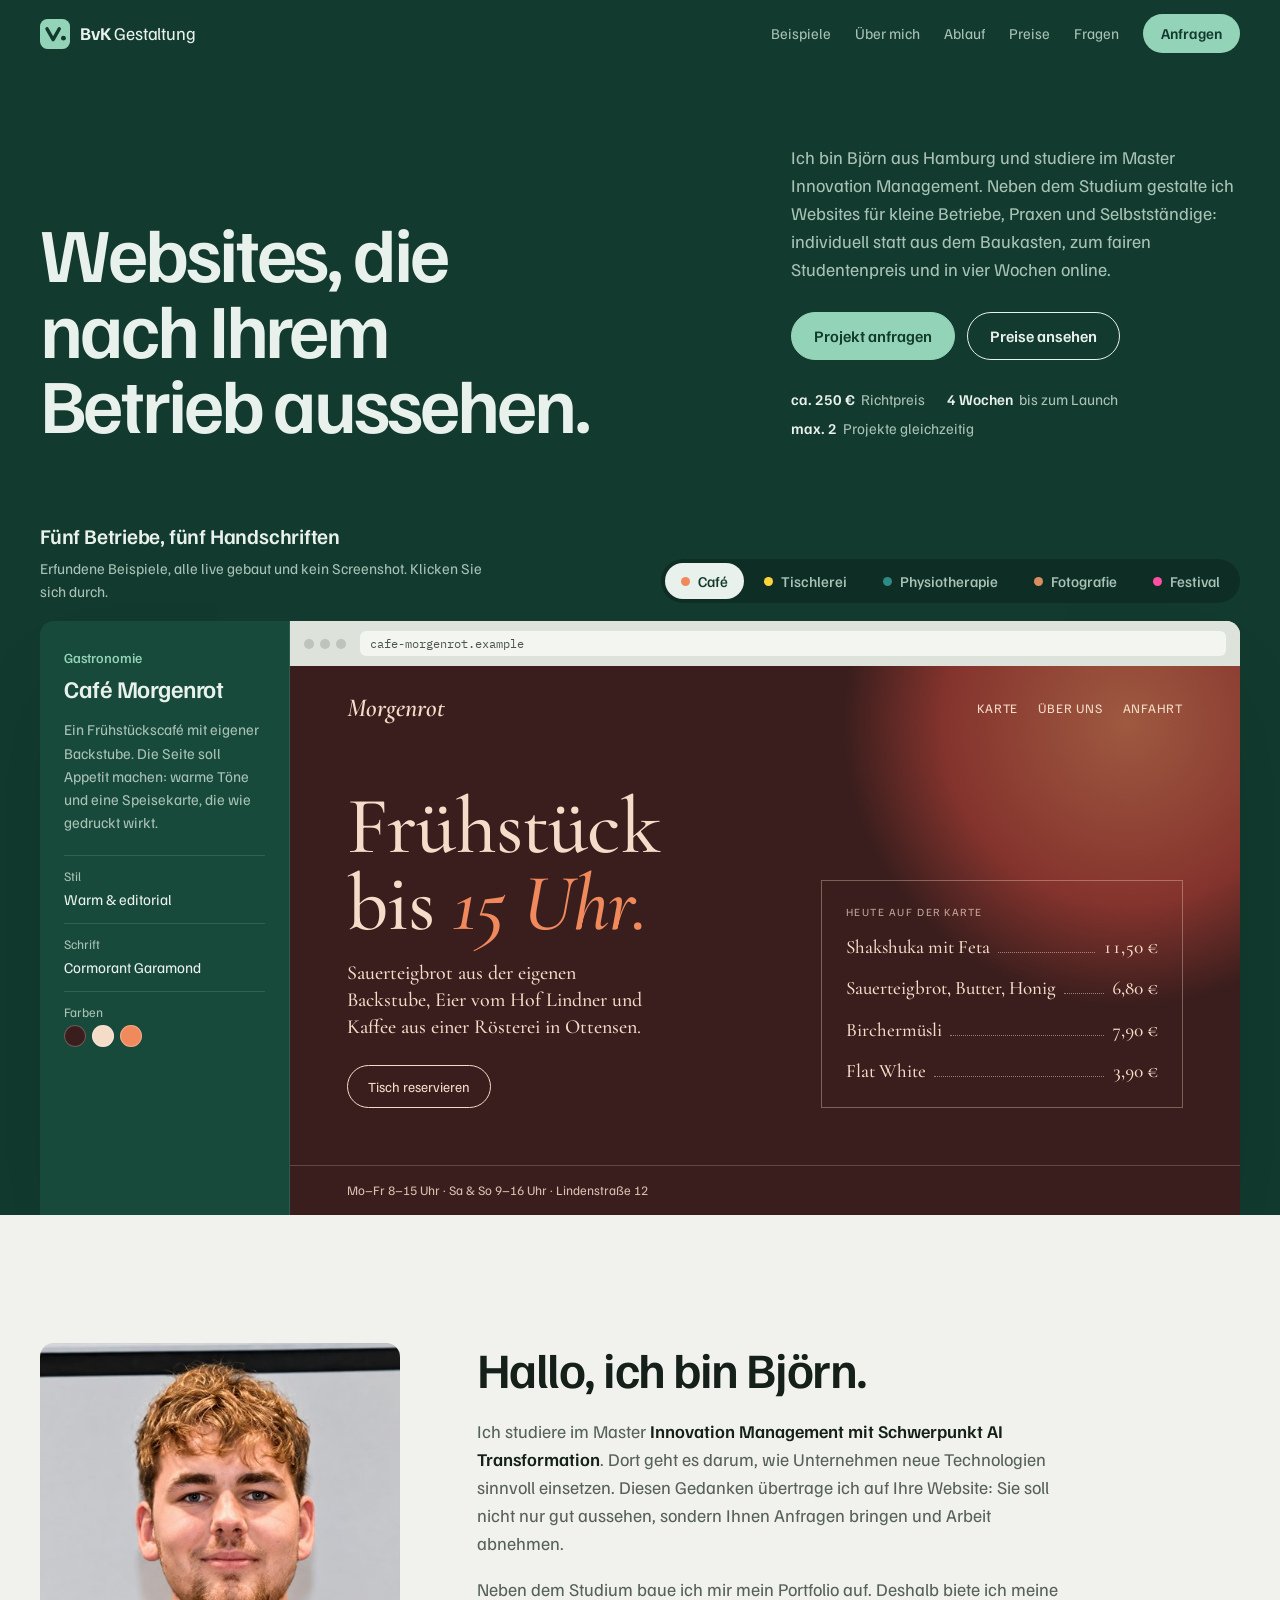
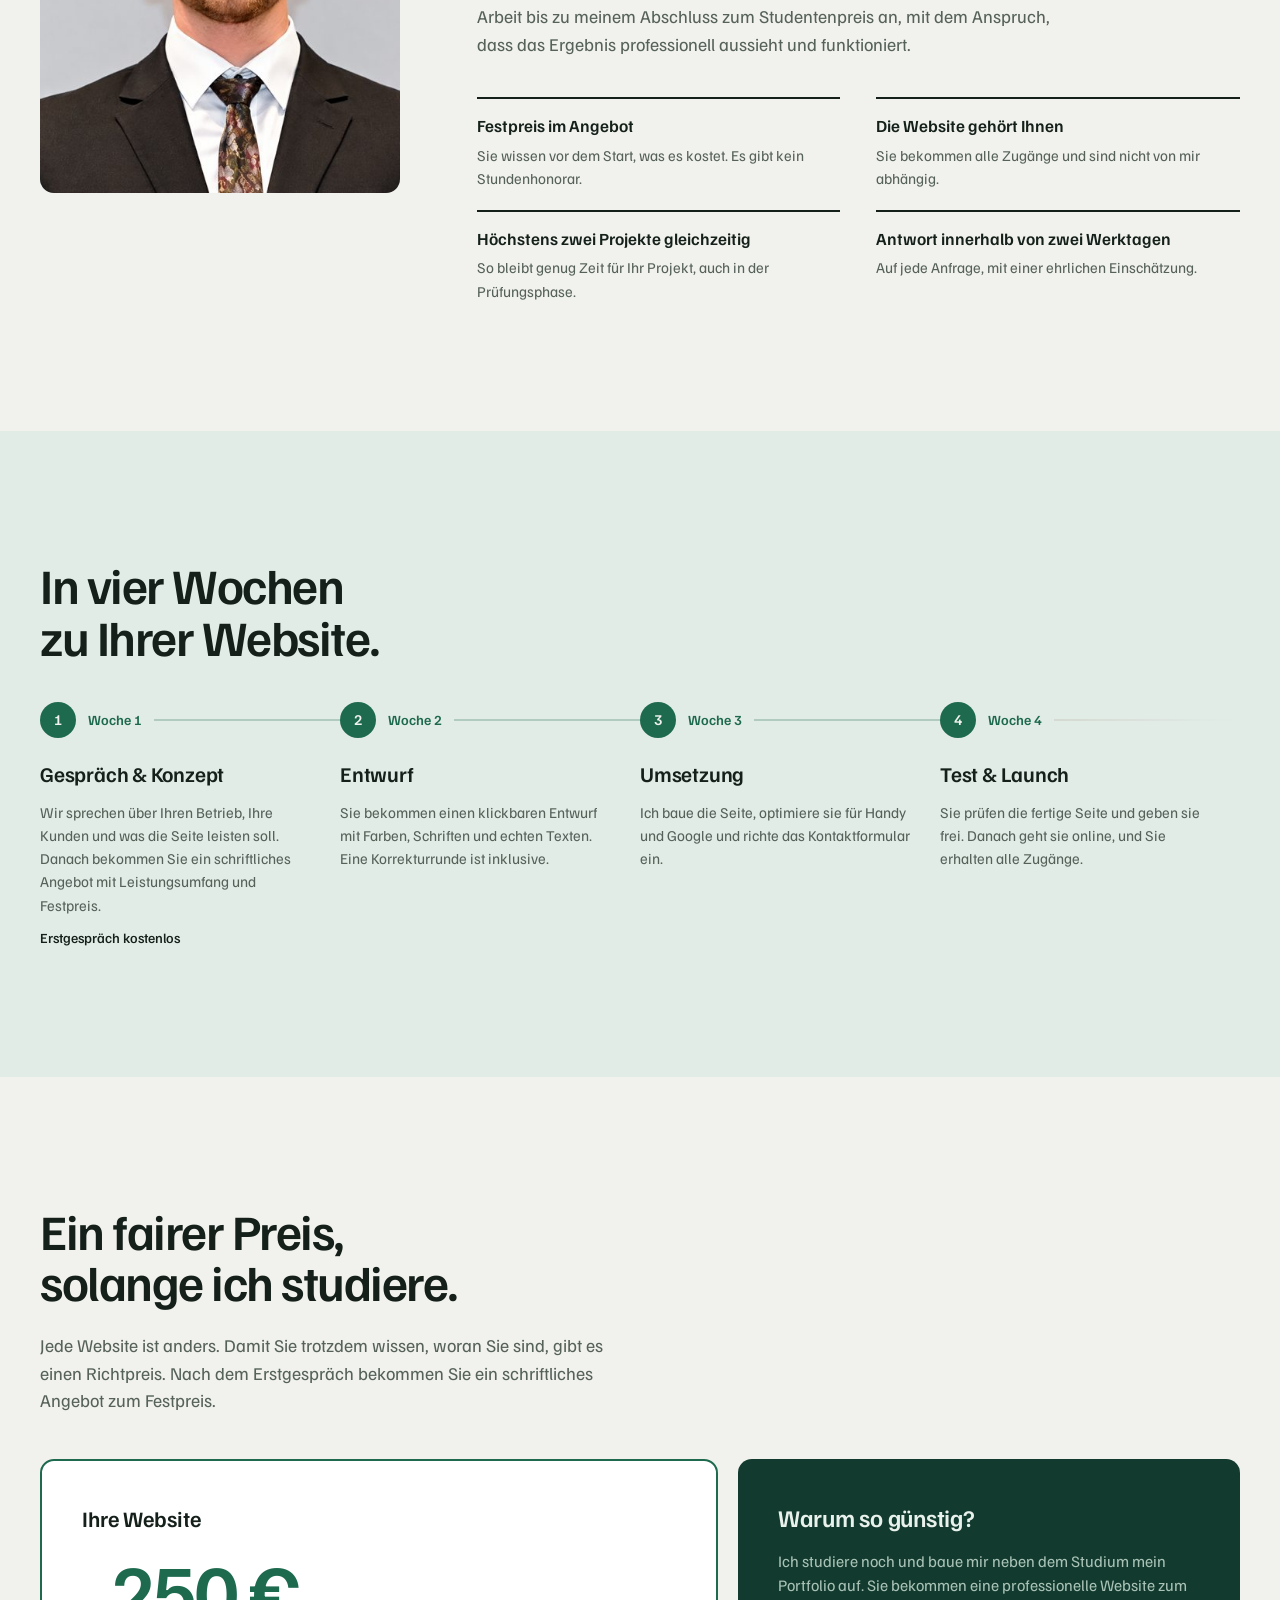
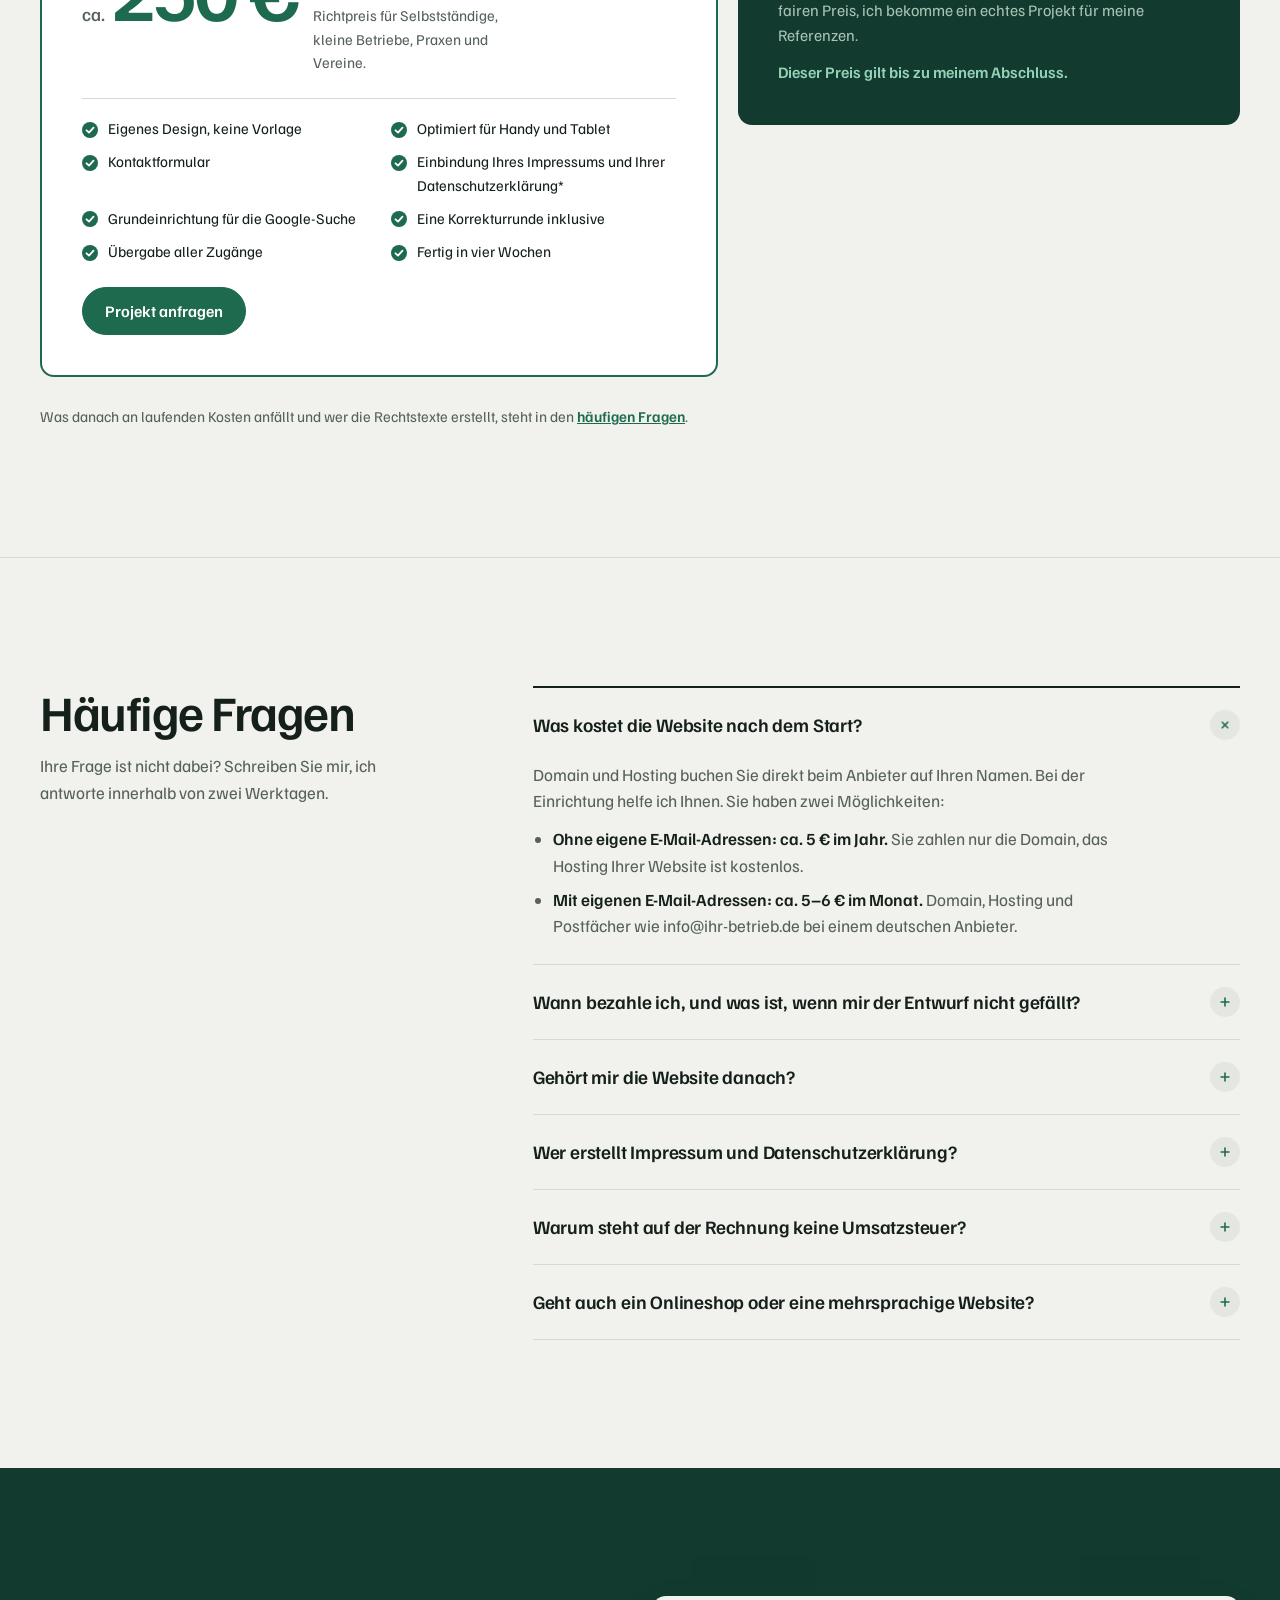
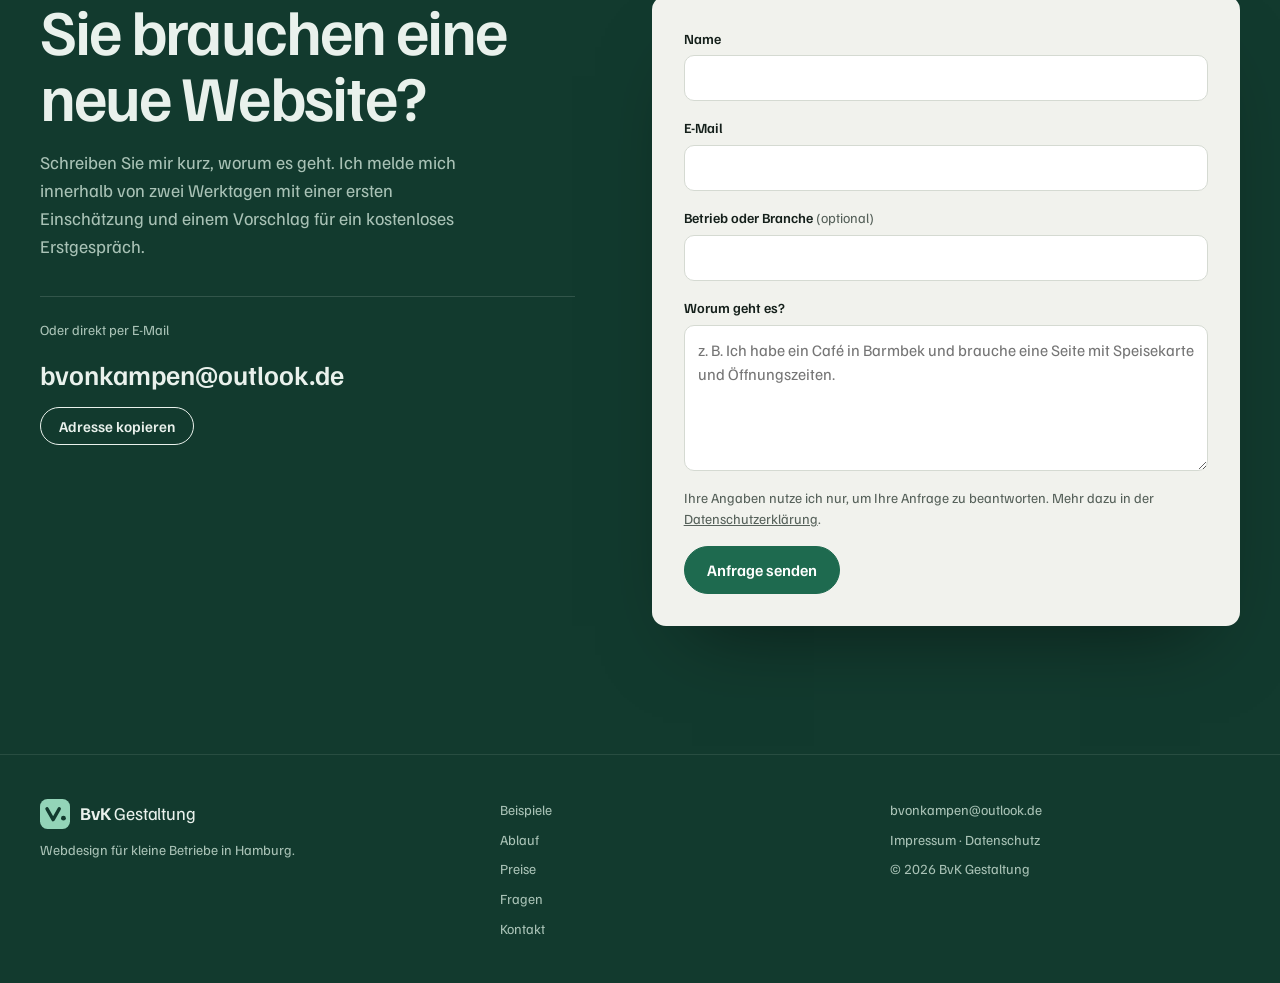
==== commit d2c5eca9: "Überarbeitung: FAQ statt Textwand, Ablauf als Band, neuer Footer, Rechtsseiten angeglichen - Häufige" ====
--- a/index.html
+++ b/index.html
@@ -55,6 +55,8 @@
   --on-elbe: #E9F1EC;
   --on-elbe-muted: #A9C2B6;
   --chrome: #E4E7E0;
+  --on-accent: #FFFFFF;
+  --band: #E2ECE6;
   --shadow: rgba(8, 28, 20, .35);
   --display: var(--font);
   --font: "Familjen Grotesk", "Helvetica Neue", Arial, sans-serif;
@@ -64,7 +66,7 @@
 @media (prefers-color-scheme: dark) {
   :root {
     --paper: #0F1311; --surface: #161B18; --ink: #E6ECE8; --muted: #9BA79F; --line: #27302B;
-    --accent: #7CCBA8; --chrome: #1B211E; color-scheme: dark;
+    --accent: #7CCBA8; --chrome: #1B211E; --on-accent: #0F1311; --band: #14201B; color-scheme: dark;
   }
 }
 
@@ -210,11 +212,12 @@
 .cafe h4 i { color: #F08A5D; }
 .cafe .lead { font-size: 20px; margin-top: 18px; max-width: 30ch; line-height: 1.35; }
 .cafe .res { display: inline-block; margin-top: 24px; padding: 10px 20px; border: 1px solid #F5DCC9; border-radius: 999px; font-family: var(--display); font-size: 14px; }
-.cafe ul { list-style: none; margin: 0; padding: 22px 24px; border: 1px solid rgba(245, 220, 201, .35); display: grid; gap: 12px; font-size: 19px; }
+.cafe .menu { padding: 22px 24px; border: 1px solid rgba(245, 220, 201, .35); display: grid; gap: 12px; }
+.cafe ul { list-style: none; margin: 0; padding: 0; display: grid; gap: 12px; font-size: 19px; }
 .cafe li { display: flex; gap: 8px; align-items: baseline; }
 .cafe li::after { content: ""; order: 1; flex: 1; border-bottom: 1px dotted rgba(245, 220, 201, .5); }
 .cafe li b { order: 2; white-space: nowrap; font-weight: 500; font-variant-numeric: tabular-nums; }
-.cafe ul small { font-family: var(--display); font-size: 11px; letter-spacing: .14em; text-transform: uppercase; opacity: .7; }
+.cafe .menu small { font-family: var(--display); font-size: 11px; letter-spacing: .14em; text-transform: uppercase; opacity: .7; }
 .cafe footer { padding: 14px 6cqi; border-top: 1px solid rgba(245, 220, 201, .25); font-family: var(--display); font-size: 13px; opacity: .85; }
 @container (max-width: 620px) { .cafe .body { grid-template-columns: 1fr; } .cafe nav span { display: none; } }
 
@@ -355,7 +358,7 @@
 }
 
 /* Preise */
-.offer { display: grid; grid-template-columns: minmax(0, 1.35fr) minmax(0, 1fr); gap: 20px; align-items: stretch; }
+.offer { display: grid; grid-template-columns: minmax(0, 1.35fr) minmax(0, 1fr); gap: 20px; align-items: start; }
 .plan { display: grid; gap: 16px; align-content: start; padding: clamp(24px, 4vw, 40px); border-radius: var(--radius); background: var(--surface); border: 2px solid var(--accent); min-width: 0; }
 .plan h3 { margin: 0; font-size: 22px; font-weight: 600; }
 .plan .price-row { display: flex; flex-wrap: wrap; align-items: baseline; gap: 8px 16px; }
@@ -368,7 +371,7 @@
   content: ""; position: absolute; left: 0; top: .3em; width: 16px; height: 16px; border-radius: 50%;
   background: var(--accent) url("data:image/svg+xml,%3Csvg xmlns='http://www.w3.org/2000/svg' viewBox='0 0 16 16'%3E%3Cpath d='M4.5 8.3 7 10.6l4.5-5' fill='none' stroke='white' stroke-width='1.8' stroke-linecap='round' stroke-linejoin='round'/%3E%3C/svg%3E") center / 16px no-repeat;
 }
-.plan .btn { justify-self: start; background: var(--accent); border-color: var(--accent); color: #fff; }
+.plan .btn { justify-self: start; background: var(--accent); border-color: var(--accent); color: var(--on-accent); }
 .why { padding: clamp(24px, 4vw, 40px); border-radius: var(--radius); background: var(--elbe); color: var(--on-elbe); display: grid; gap: 12px; align-content: start; }
 .why h3 { margin: 0; font-size: 24px; font-weight: 600; letter-spacing: -.01em; }
 .why p { margin: 0; font-size: 16px; color: var(--on-elbe-muted); }
@@ -407,23 +410,68 @@
 .field textarea { resize: vertical; min-height: 130px; line-height: 1.5; }
 .field input:focus, .field textarea:focus { outline: 2px solid var(--accent); outline-offset: -1px; border-color: var(--accent); }
 .form .hint { margin: 0; font-size: 14px; color: var(--muted); }
-.form .btn { justify-self: start; background: var(--accent); border-color: var(--accent); color: #fff; }
+.form .btn { justify-self: start; background: var(--accent); border-color: var(--accent); color: var(--on-accent); }
 .form .btn:disabled { opacity: .6; cursor: wait; }
 .status { margin: 0; font-size: 15px; }
 .status:empty { display: none; }
 .status.ok { color: var(--accent); font-weight: 600; }
 @media (max-width: 760px) { .contact { grid-template-columns: 1fr; } }
 
+/* Ablauf als getönter Streifen */
+.band { background: var(--band); }
+.section.band, .section.band + .section { border-top: 0; }
+.band .steps .week::after { background: rgba(30, 106, 79, .25); }
+
+/* Preis-Hinweis */
+.more { margin: 28px 0 0; color: var(--muted); font-size: 15px; }
+.more a { color: var(--accent); font-weight: 600; }
+
+/* Häufige Fragen */
+.faq-wrap { display: grid; grid-template-columns: minmax(0, 1fr) minmax(0, 1.7fr); gap: clamp(32px, 6vw, 88px); align-items: start; }
+.faq-head { position: sticky; top: 96px; }
+.faq-head h2 { margin-bottom: 16px; }
+.faq-head p { margin: 0; color: var(--muted); max-width: 34ch; }
+.faq { border-top: 2px solid var(--ink); }
+.faq details { border-bottom: 1px solid var(--line); }
+.faq summary {
+  list-style: none; cursor: pointer; display: flex; justify-content: space-between; align-items: center; gap: 24px;
+  padding: 22px 0; font-size: 19px; font-weight: 600; letter-spacing: -.01em;
+}
+.faq summary::-webkit-details-marker { display: none; }
+.faq summary::after {
+  content: ""; flex: none; width: 30px; height: 30px; border-radius: 50%;
+  background: var(--chrome) url("data:image/svg+xml,%3Csvg xmlns='http://www.w3.org/2000/svg' viewBox='0 0 16 16'%3E%3Cpath d='M8 3.5v9M3.5 8h9' stroke='%231E6A4F' stroke-width='1.8' stroke-linecap='round'/%3E%3C/svg%3E") center / 14px no-repeat;
+  transition: transform .2s ease;
+}
+.faq details[open] summary::after { transform: rotate(45deg); }
+.faq summary:hover { color: var(--accent); }
+.faq details > div { display: grid; gap: 12px; padding: 0 54px 24px 0; color: var(--muted); max-width: 66ch; }
+.faq details p { margin: 0; }
+.faq details ul { margin: 0; padding-left: 20px; display: grid; gap: 8px; }
+.faq details b { color: var(--ink); font-weight: 600; }
+@media (max-width: 860px) {
+  .faq-wrap { grid-template-columns: 1fr; gap: 24px; }
+  .faq-head { position: static; }
+  .faq summary { font-size: 17px; }
+  .faq details > div { padding-right: 0; }
+}
+
 .foot { background: var(--elbe); color: var(--on-elbe-muted); border-top: 1px solid rgba(233, 241, 236, .1); }
-.foot .wrap { display: flex; flex-wrap: wrap; justify-content: space-between; gap: 12px; padding-block: 28px; font-size: 14px; }
+.foot .wrap { display: grid; grid-template-columns: 1.2fr 1fr 1fr; gap: 28px 40px; padding-block: 44px; font-size: 14px; }
+.foot-brand { display: grid; gap: 10px; align-content: start; }
+.foot-brand .logo { color: var(--on-elbe); }
+.foot-brand p { margin: 0; }
+.foot nav, .foot-legal { display: grid; gap: 8px; align-content: start; }
+@media (max-width: 700px) { .foot .wrap { grid-template-columns: 1fr; } }
 .foot a { text-decoration: none; }
 .foot a:hover { color: var(--on-elbe); }
 
+@media (max-width: 1000px) { .top nav a.hide-l { display: none; } }
 @media (max-width: 760px) { .top nav a.hide-m { display: none; } }
 @media (max-width: 560px) { .top nav { gap: 14px; font-size: 14px; } .top nav a.hide-s { display: none; } }
 @media (prefers-reduced-motion: reduce) {
   html { scroll-behavior: auto; }
-  .site, .info article, .tab, .screens { transition: none !important; }
+  .site, .info article, .tab, .screens, .faq summary::after { transition: none !important; }
 }
 </style>
 </head>
@@ -438,7 +486,9 @@
     <nav aria-label="Hauptnavigation">
       <a href="#beispiele" class="hide-s">Beispiele</a>
       <a href="#ueber-mich" class="hide-m">Über mich</a>
+      <a href="#ablauf" class="hide-l">Ablauf</a>
       <a href="#preise">Preise</a>
+      <a href="#fragen" class="hide-m">Fragen</a>
       <a href="#kontakt" class="nav-cta">Anfragen</a>
     </nav>
   </div>
@@ -543,13 +593,15 @@
                   <p class="lead">Sauerteigbrot aus der eigenen Backstube, Eier vom Hof Lindner und Kaffee aus einer Rösterei in Ottensen.</p>
                   <span class="res">Tisch reservieren</span>
                 </div>
-                <ul>
+                <div class="menu">
                   <small>Heute auf der Karte</small>
+                  <ul>
                   <li>Shakshuka mit Feta<b>11,50 €</b></li>
                   <li>Sauerteigbrot, Butter, Honig<b>6,80 €</b></li>
                   <li>Birchermüsli<b>7,90 €</b></li>
                   <li>Flat White<b>3,90 €</b></li>
                 </ul>
+                </div>
               </div>
               <footer>Mo–Fr 8–15 Uhr · Sa &amp; So 9–16 Uhr · Lindenstraße 12</footer>
             </div>
@@ -627,7 +679,7 @@
     </div>
   </section>
 
-  <section id="ablauf" class="section">
+  <section id="ablauf" class="section band">
     <div class="wrap">
       <h2>In vier Wochen zu Ihrer Website.</h2>
       <ol class="steps">
@@ -668,20 +720,45 @@
           <p><strong>Dieser Preis gilt bis zu meinem Abschluss.</strong></p>
         </div>
       </div>
-      <ul class="promises terms">
-        <li><b>Schriftliches Angebot</b>Darin stehen Leistungsumfang, Festpreis und Zeitplan, bevor Sie etwas bezahlen.</li>
-        <li><b>Abnahme</b>Die Seite geht erst online, wenn Sie sie geprüft und freigegeben haben.</li>
-        <li><b>Nutzungsrechte</b>Nach der Bezahlung dürfen Sie Ihre Website unbegrenzt nutzen und auch von anderen weiterbearbeiten lassen.</li>
-        <li><b>*Rechtstexte</b>Impressum und Datenschutzerklärung erstellen Sie selbst, zum Beispiel mit einem Generator wie dem von eRecht24. Ich baue sie ein. Eine Rechtsberatung darf ich nicht leisten.</li>
-      </ul>
-      <p class="tax">Alle Preise sind Endpreise. Als Kleinunternehmer nach § 19 UStG berechne ich keine Umsatzsteuer. Größere Vorhaben, etwa einen Onlineshop oder eine mehrsprachige Website, kalkuliere ich individuell.</p>
-      <div class="running">
-        <h3>Laufende Kosten nach dem Start</h3>
-        <p>Domain und Hosting buchen Sie direkt beim Anbieter auf Ihren Namen. Bei der Einrichtung helfe ich Ihnen. Sie haben zwei Möglichkeiten:</p>
-        <ul class="promises">
-          <li><b>Ohne eigene E-Mail-Adressen: ca. 5 € im Jahr</b>Sie zahlen nur die Domain, das Hosting Ihrer Website ist kostenlos.</li>
-          <li><b>Mit eigenen E-Mail-Adressen: ca. 5–6 € im Monat</b>Domain, Hosting und Postfächer wie info@ihr-betrieb.de bei einem deutschen Anbieter.</li>
-        </ul>
+      <p class="more">Was danach an laufenden Kosten anfällt und wer die Rechtstexte erstellt, steht in den <a href="#fragen">häufigen Fragen</a>.</p>
+    </div>
+  </section>
+
+  <section id="fragen" class="section">
+    <div class="wrap faq-wrap">
+      <div class="faq-head">
+        <h2>Häufige Fragen</h2>
+        <p>Ihre Frage ist nicht dabei? Schreiben Sie mir, ich antworte innerhalb von zwei Werktagen.</p>
+      </div>
+      <div class="faq">
+        <details open>
+          <summary>Was kostet die Website nach dem Start?</summary>
+          <div><p>Domain und Hosting buchen Sie direkt beim Anbieter auf Ihren Namen. Bei der Einrichtung helfe ich Ihnen. Sie haben zwei Möglichkeiten:</p>
+          <ul>
+            <li><b>Ohne eigene E-Mail-Adressen: ca. 5 € im Jahr.</b> Sie zahlen nur die Domain, das Hosting Ihrer Website ist kostenlos.</li>
+            <li><b>Mit eigenen E-Mail-Adressen: ca. 5–6 € im Monat.</b> Domain, Hosting und Postfächer wie info@ihr-betrieb.de bei einem deutschen Anbieter.</li>
+          </ul></div>
+        </details>
+        <details>
+          <summary>Wann bezahle ich, und was ist, wenn mir der Entwurf nicht gefällt?</summary>
+          <div><p>Bevor Sie etwas bezahlen, bekommen Sie ein schriftliches Angebot mit Leistungsumfang, Festpreis und Zeitplan. Eine Korrekturrunde am Entwurf ist inklusive. Die Seite geht erst online, wenn Sie sie geprüft und freigegeben haben.</p></div>
+        </details>
+        <details>
+          <summary>Gehört mir die Website danach?</summary>
+          <div><p>Ja. Nach der Bezahlung dürfen Sie Ihre Website unbegrenzt nutzen und auch von anderen weiterbearbeiten lassen. Sie bekommen alle Zugänge und sind nicht von mir abhängig.</p></div>
+        </details>
+        <details>
+          <summary>Wer erstellt Impressum und Datenschutzerklärung?</summary>
+          <div><p>Die Rechtstexte erstellen Sie selbst, zum Beispiel mit einem Generator wie dem von eRecht24. Ich baue sie in Ihre Website ein. Eine Rechtsberatung darf ich nicht leisten.</p></div>
+        </details>
+        <details>
+          <summary>Warum steht auf der Rechnung keine Umsatzsteuer?</summary>
+          <div><p>Alle Preise sind Endpreise. Als Kleinunternehmer nach § 19 UStG berechne ich keine Umsatzsteuer.</p></div>
+        </details>
+        <details>
+          <summary>Geht auch ein Onlineshop oder eine mehrsprachige Website?</summary>
+          <div><p>Ja, solche größeren Vorhaben kalkuliere ich individuell. Beschreiben Sie mir kurz, was Sie brauchen, dann bekommen Sie eine ehrliche Einschätzung.</p></div>
+        </details>
       </div>
     </div>
   </section>
@@ -717,8 +794,18 @@
 
 <footer class="foot">
   <div class="wrap">
-    <span>© 2026 BvK Gestaltung · Webdesign in Hamburg</span>
-    <span><a href="impressum.html">Impressum</a> · <a href="datenschutz.html">Datenschutz</a></span>
+    <div class="foot-brand">
+      <a class="logo" href="#start" aria-label="BvK Gestaltung, zum Seitenanfang"><svg class="mark" viewBox="0 0 32 32" aria-hidden="true"><rect class="m-bg" width="32" height="32" rx="8"/><path class="m-v" d="M7.5 10.5 14 22l6.5-11.5"/><circle class="m-dot" cx="25" cy="20.4" r="2.6"/></svg><span><b>BvK</b> Gestaltung</span></a>
+      <p>Webdesign für kleine Betriebe in Hamburg.</p>
+    </div>
+    <nav aria-label="Fußzeile">
+      <a href="#beispiele">Beispiele</a><a href="#ablauf">Ablauf</a><a href="#preise">Preise</a><a href="#fragen">Fragen</a><a href="#kontakt">Kontakt</a>
+    </nav>
+    <div class="foot-legal">
+      <a href="mailto:bvonkampen@outlook.de">bvonkampen@outlook.de</a>
+      <span><a href="impressum.html">Impressum</a> · <a href="datenschutz.html">Datenschutz</a></span>
+      <span>© 2026 BvK Gestaltung</span>
+    </div>
   </div>
 </footer>
 
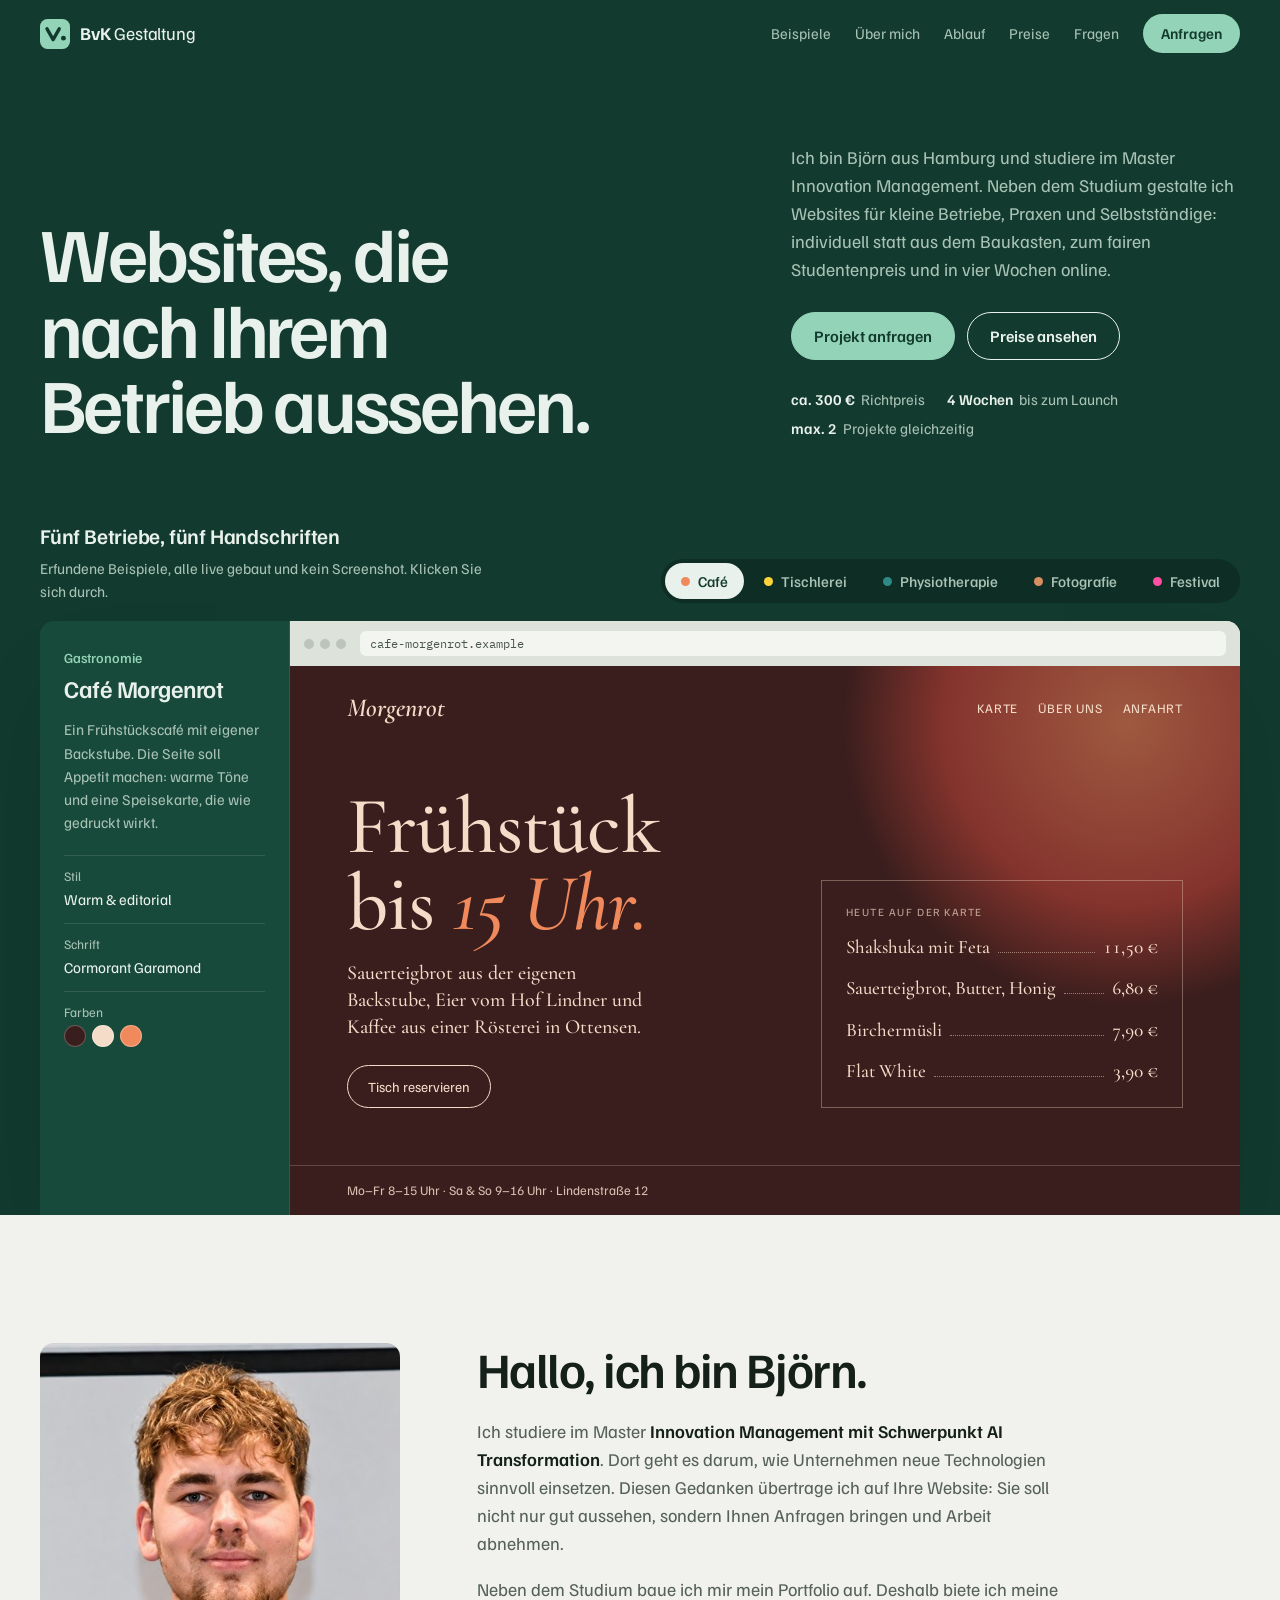
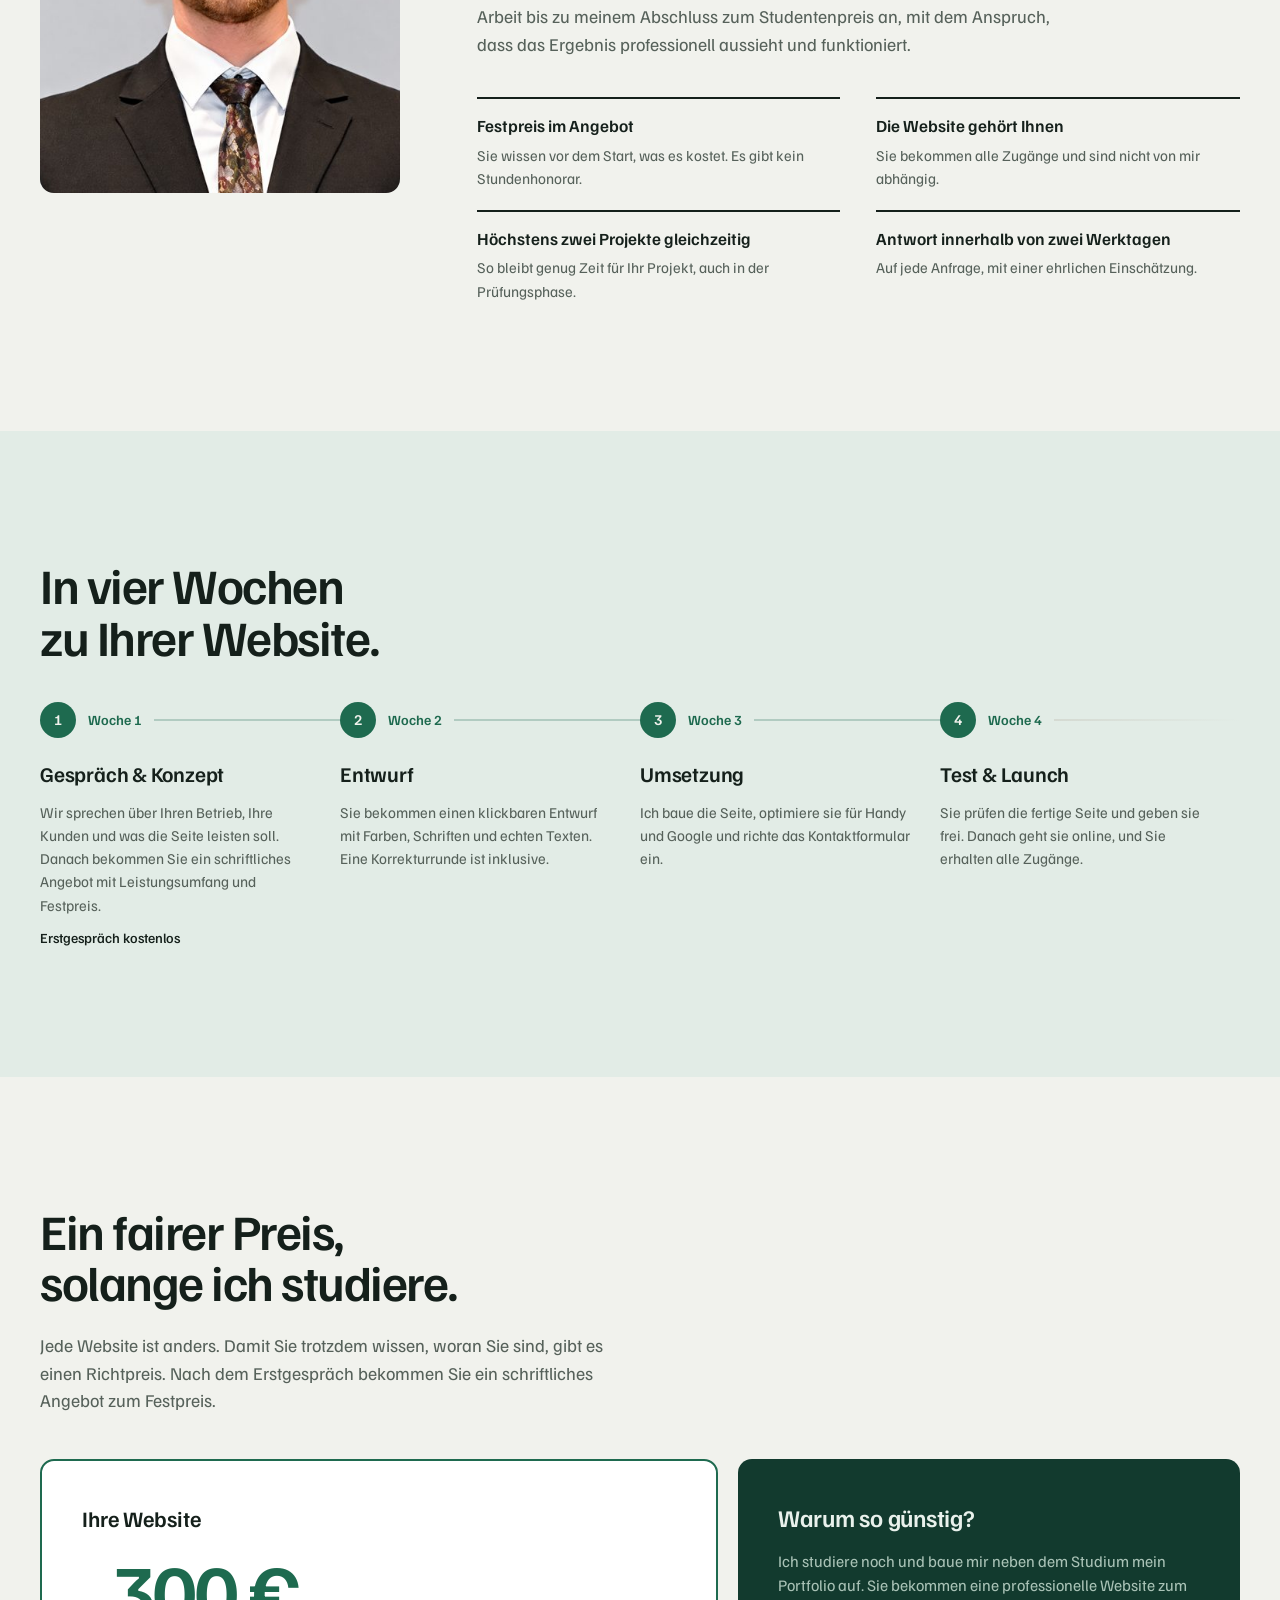
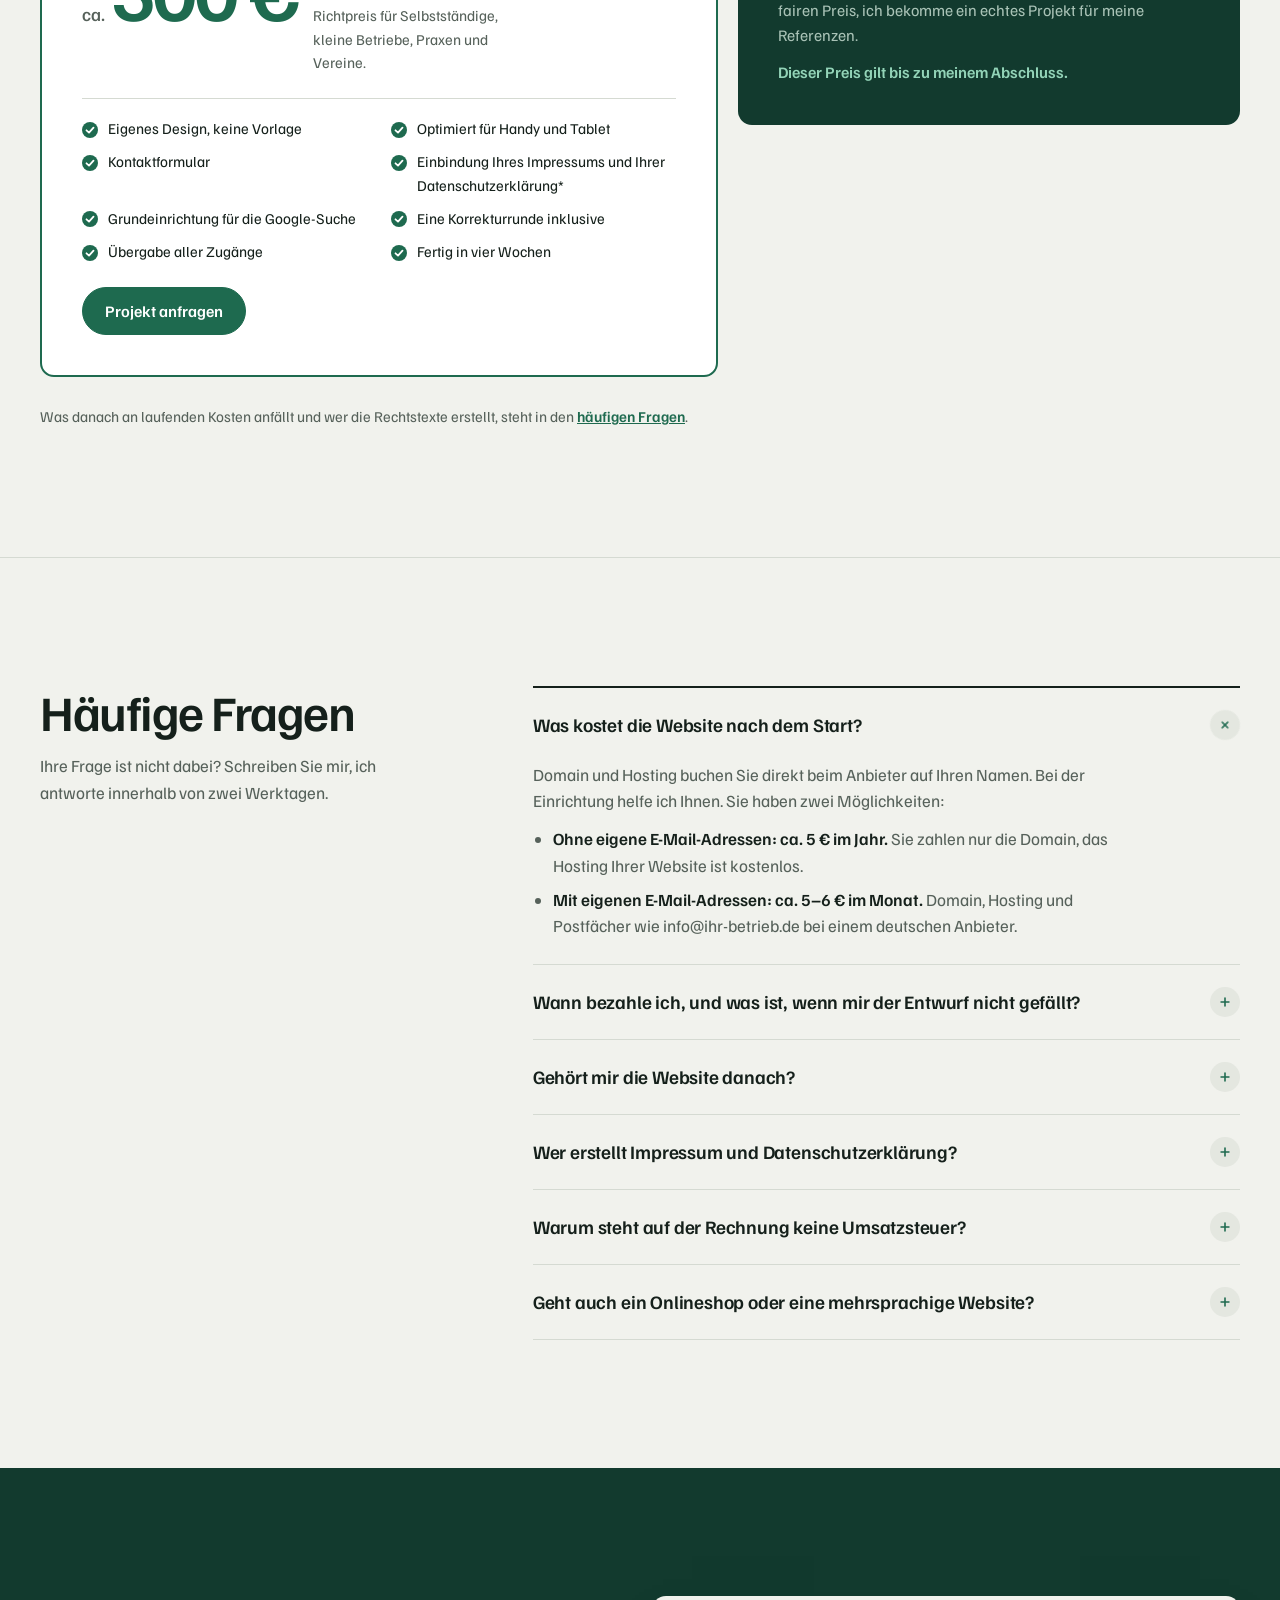
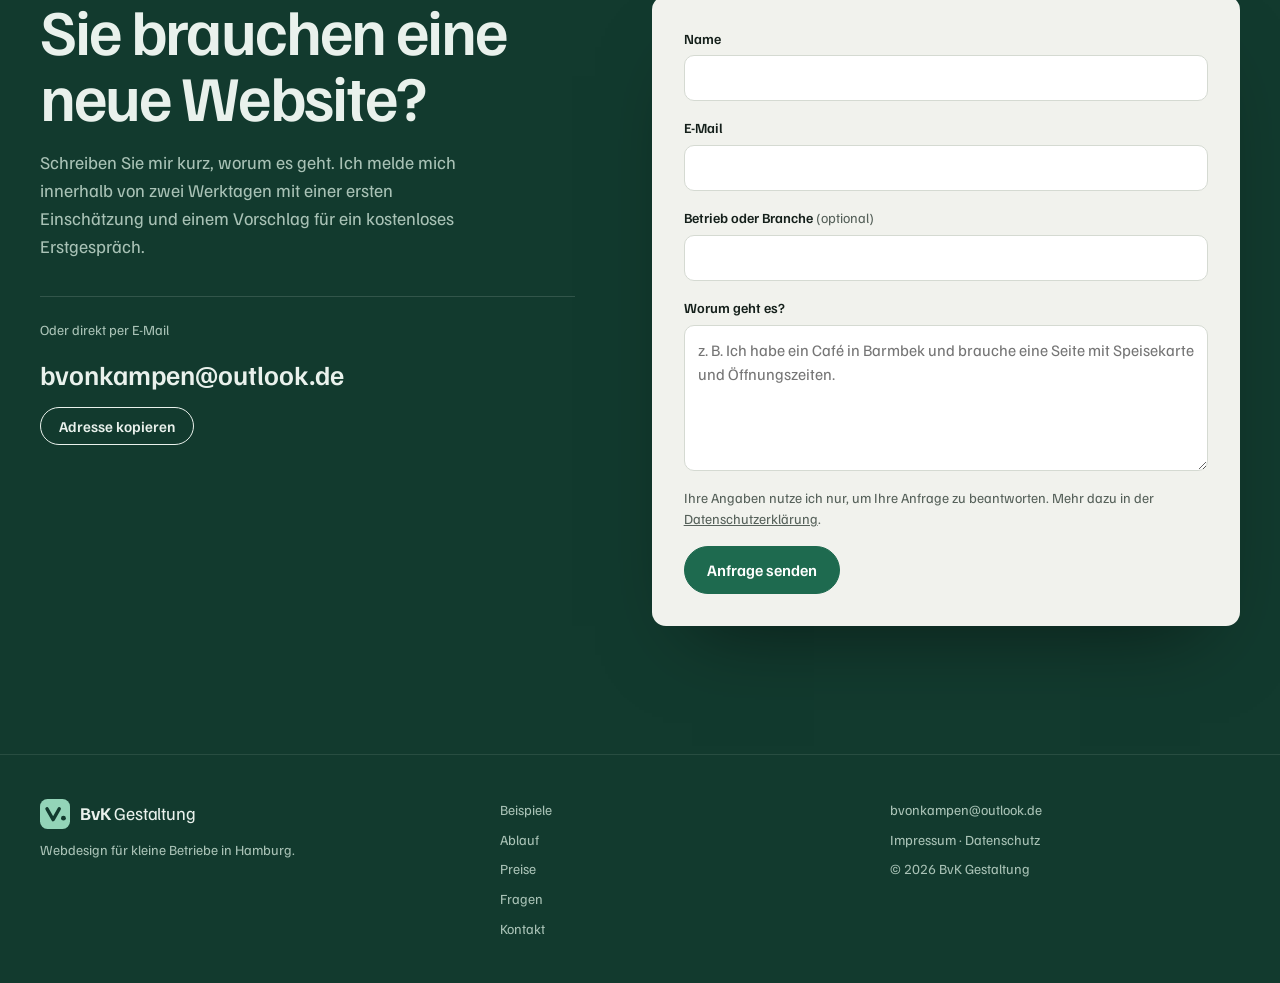
==== commit 91a4e5df: "Richtpreis auf ca. 300 € angehoben, Vorschaubild (og-image) im neuen Design Co-Authored-By: Claude O" ====
--- a/index.html
+++ b/index.html
@@ -4,13 +4,13 @@
 <meta charset="utf-8">
 <meta name="viewport" content="width=device-width, initial-scale=1, viewport-fit=cover">
 <title>Webdesign in Hamburg | BvK Gestaltung</title>
-<meta name="description" content="Webdesign in Hamburg: individuelle Websites für kleine Betriebe, Praxen und Selbstständige. Zum Studentenpreis von ca. 250 €, fertig in vier Wochen.">
+<meta name="description" content="Webdesign in Hamburg: individuelle Websites für kleine Betriebe, Praxen und Selbstständige. Zum Studentenpreis von ca. 300 €, fertig in vier Wochen.">
 <meta name="theme-color" content="#123A2E">
 <meta property="og:type" content="website">
 <meta property="og:locale" content="de_DE">
 <meta property="og:site_name" content="BvK Gestaltung">
 <meta property="og:title" content="BvK Gestaltung · Webdesign in Hamburg">
-<meta property="og:description" content="Individuelle Websites für kleine Betriebe zum Studentenpreis von ca. 250 €, fertig in vier Wochen.">
+<meta property="og:description" content="Individuelle Websites für kleine Betriebe zum Studentenpreis von ca. 300 €, fertig in vier Wochen.">
 <meta property="og:url" content="https://bvk-gestaltung.site/">
 <meta property="og:image" content="https://bvk-gestaltung.site/og-image.png">
 <meta property="og:image:width" content="1200">
@@ -32,7 +32,7 @@
   "email": "bvonkampen@outlook.de",
   "address": { "@type": "PostalAddress", "streetAddress": "Dulsberg-Süd 5", "postalCode": "22049", "addressLocality": "Hamburg", "addressCountry": "DE" },
   "areaServed": "Hamburg",
-  "priceRange": "ca. 250 €"
+  "priceRange": "ca. 300 €"
 }
 </script>
 <link rel="stylesheet" href="fonts/fonts.css">
@@ -506,7 +506,7 @@
           <a class="btn" href="#preise">Preise ansehen</a>
         </div>
         <dl class="facts">
-          <div><dt>Richtpreis</dt><dd>ca. 250 €</dd></div>
+          <div><dt>Richtpreis</dt><dd>ca. 300 €</dd></div>
           <div><dt>bis zum Launch</dt><dd>4 Wochen</dd></div>
           <div><dt>Projekte gleichzeitig</dt><dd>max. 2</dd></div>
         </dl>
@@ -699,7 +699,7 @@
         <article class="plan">
           <h3>Ihre Website</h3>
           <div class="price-row">
-            <div class="price"><small>ca.</small>250 €</div>
+            <div class="price"><small>ca.</small>300 €</div>
             <p>Richtpreis für Selbstständige, kleine Betriebe, Praxen und Vereine.</p>
           </div>
           <ul>
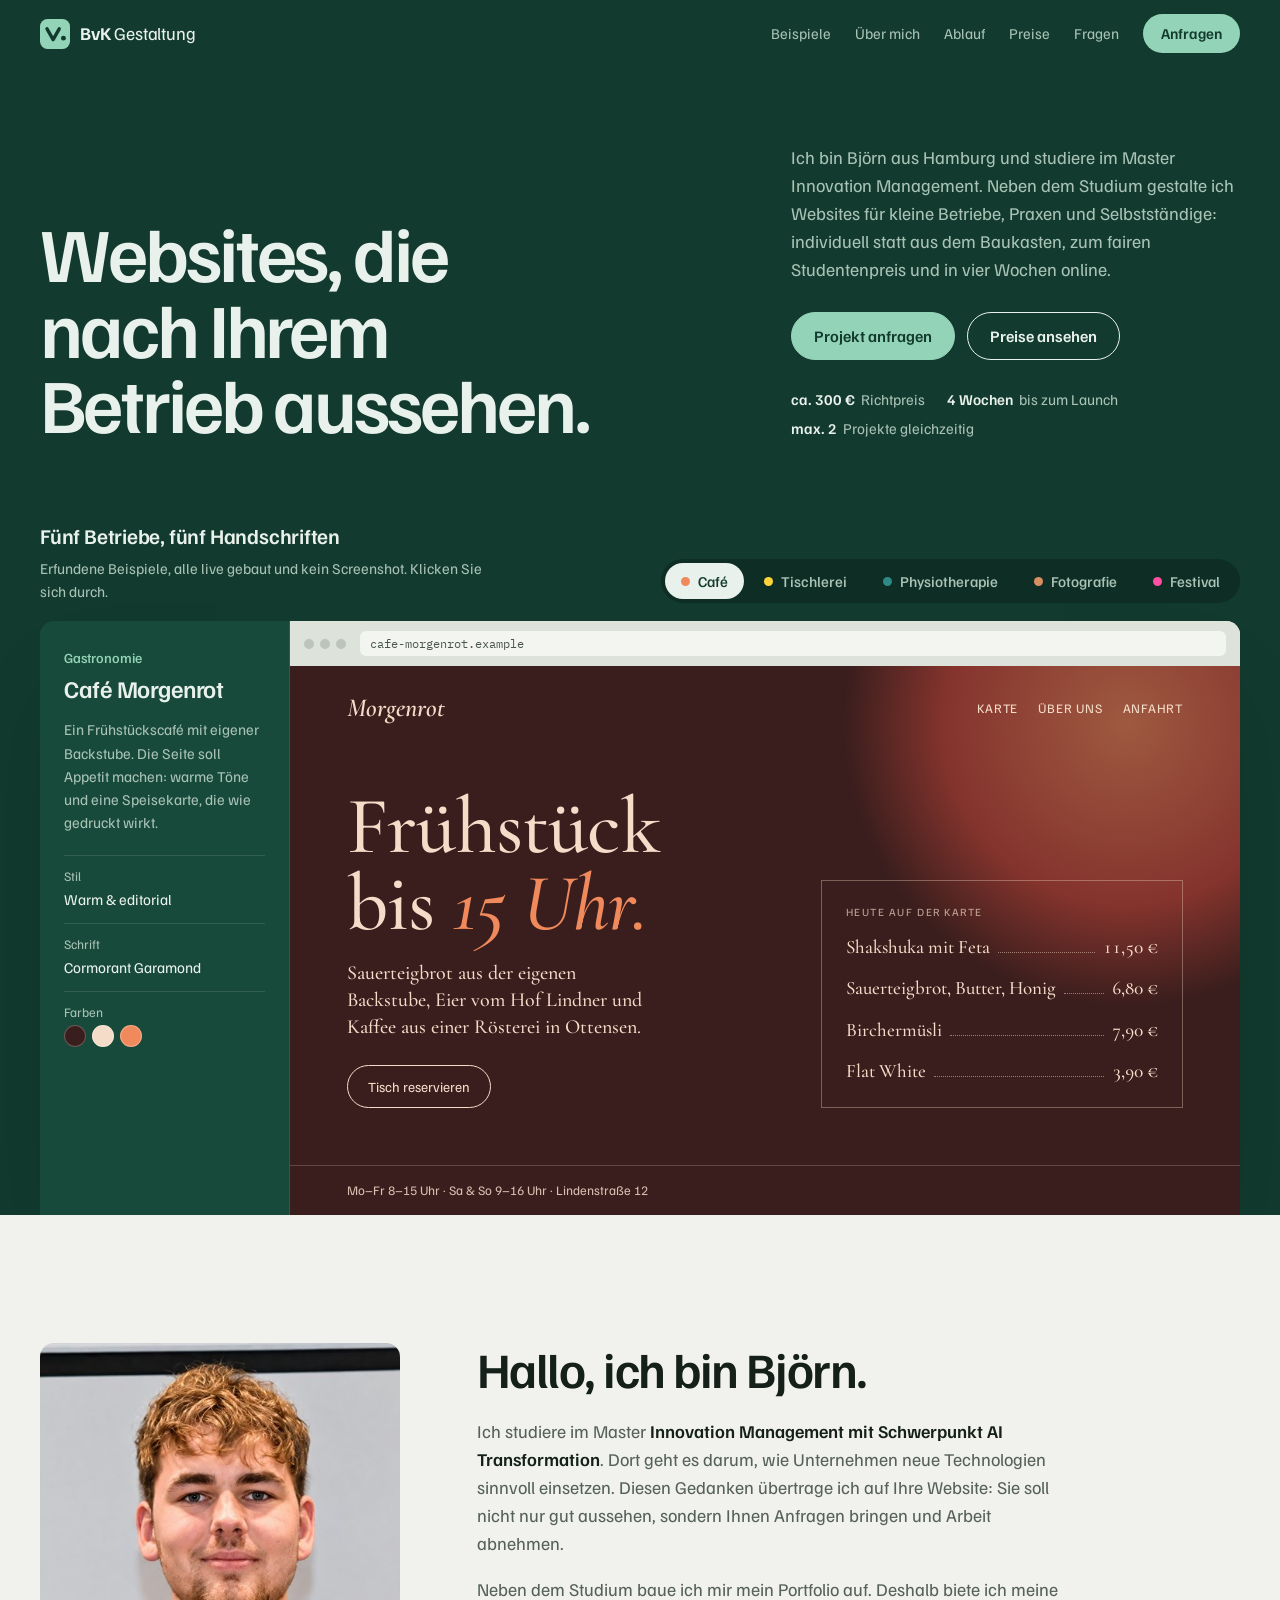
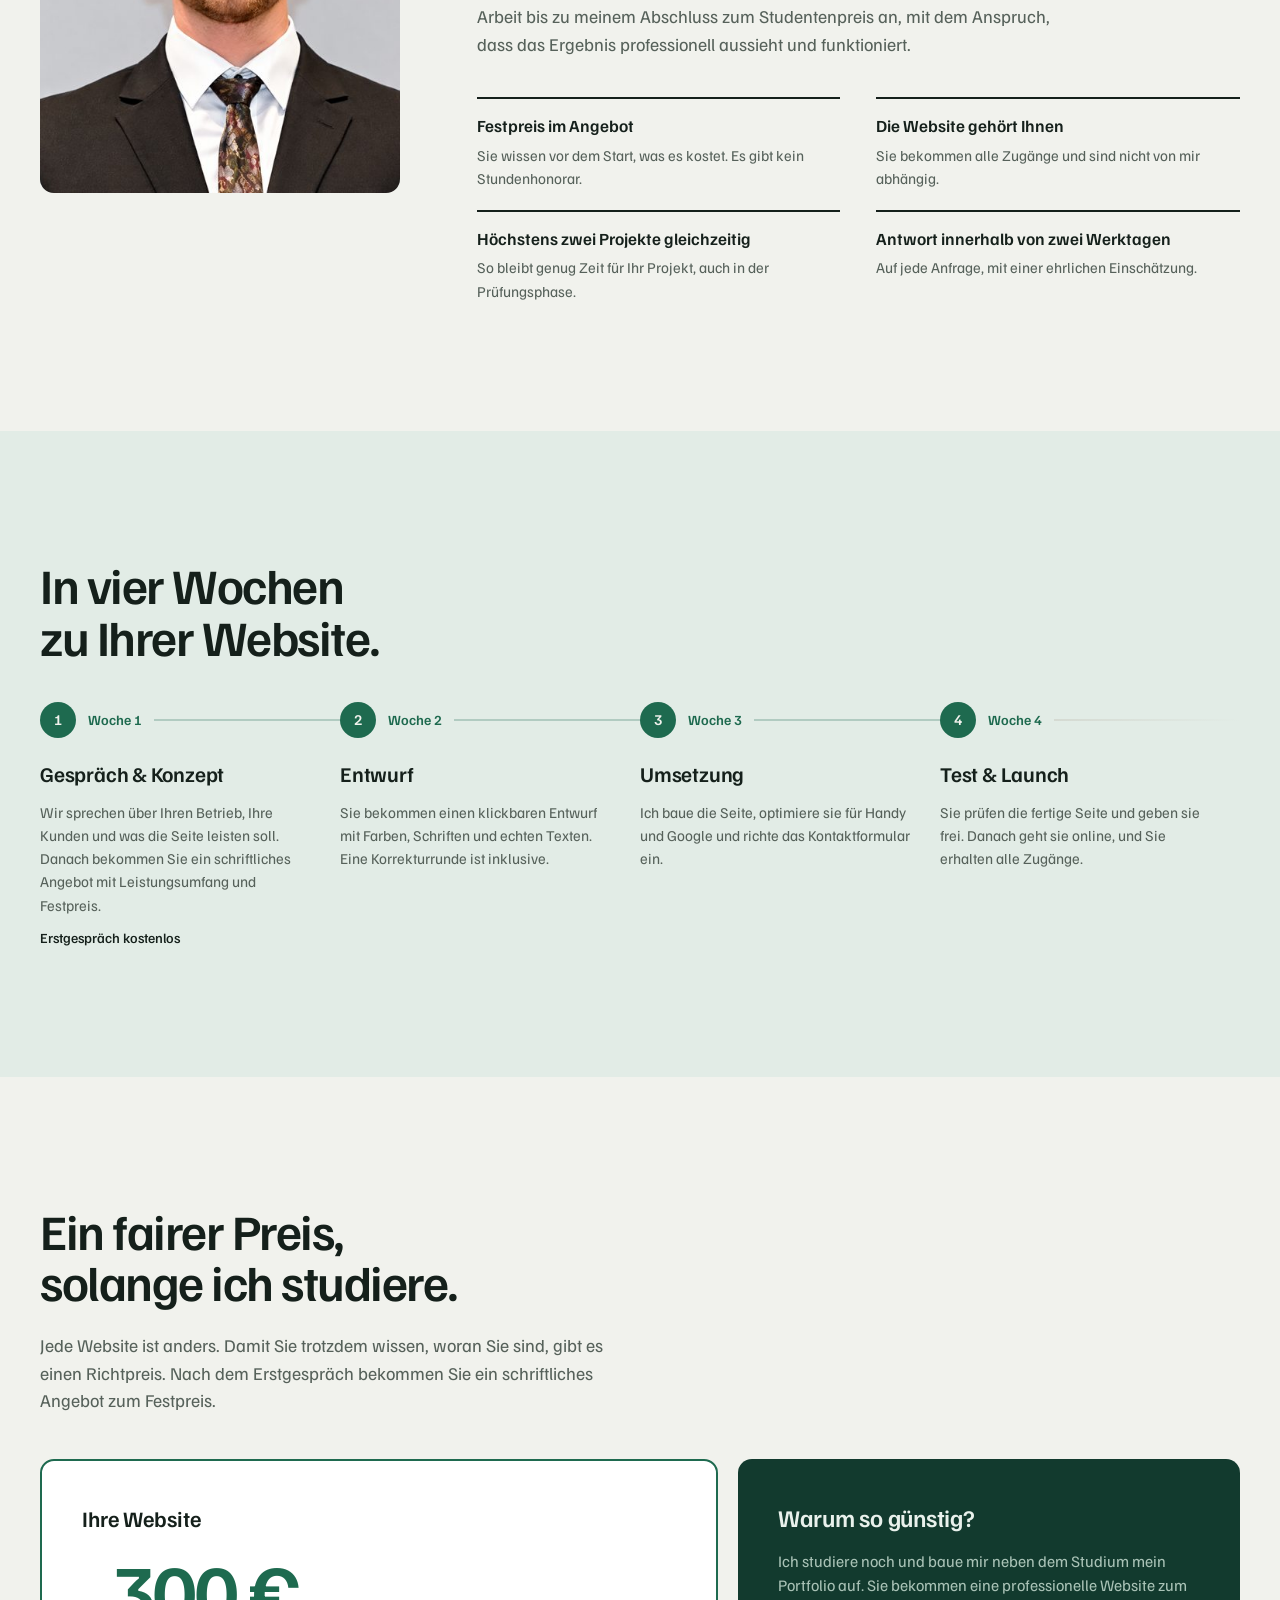
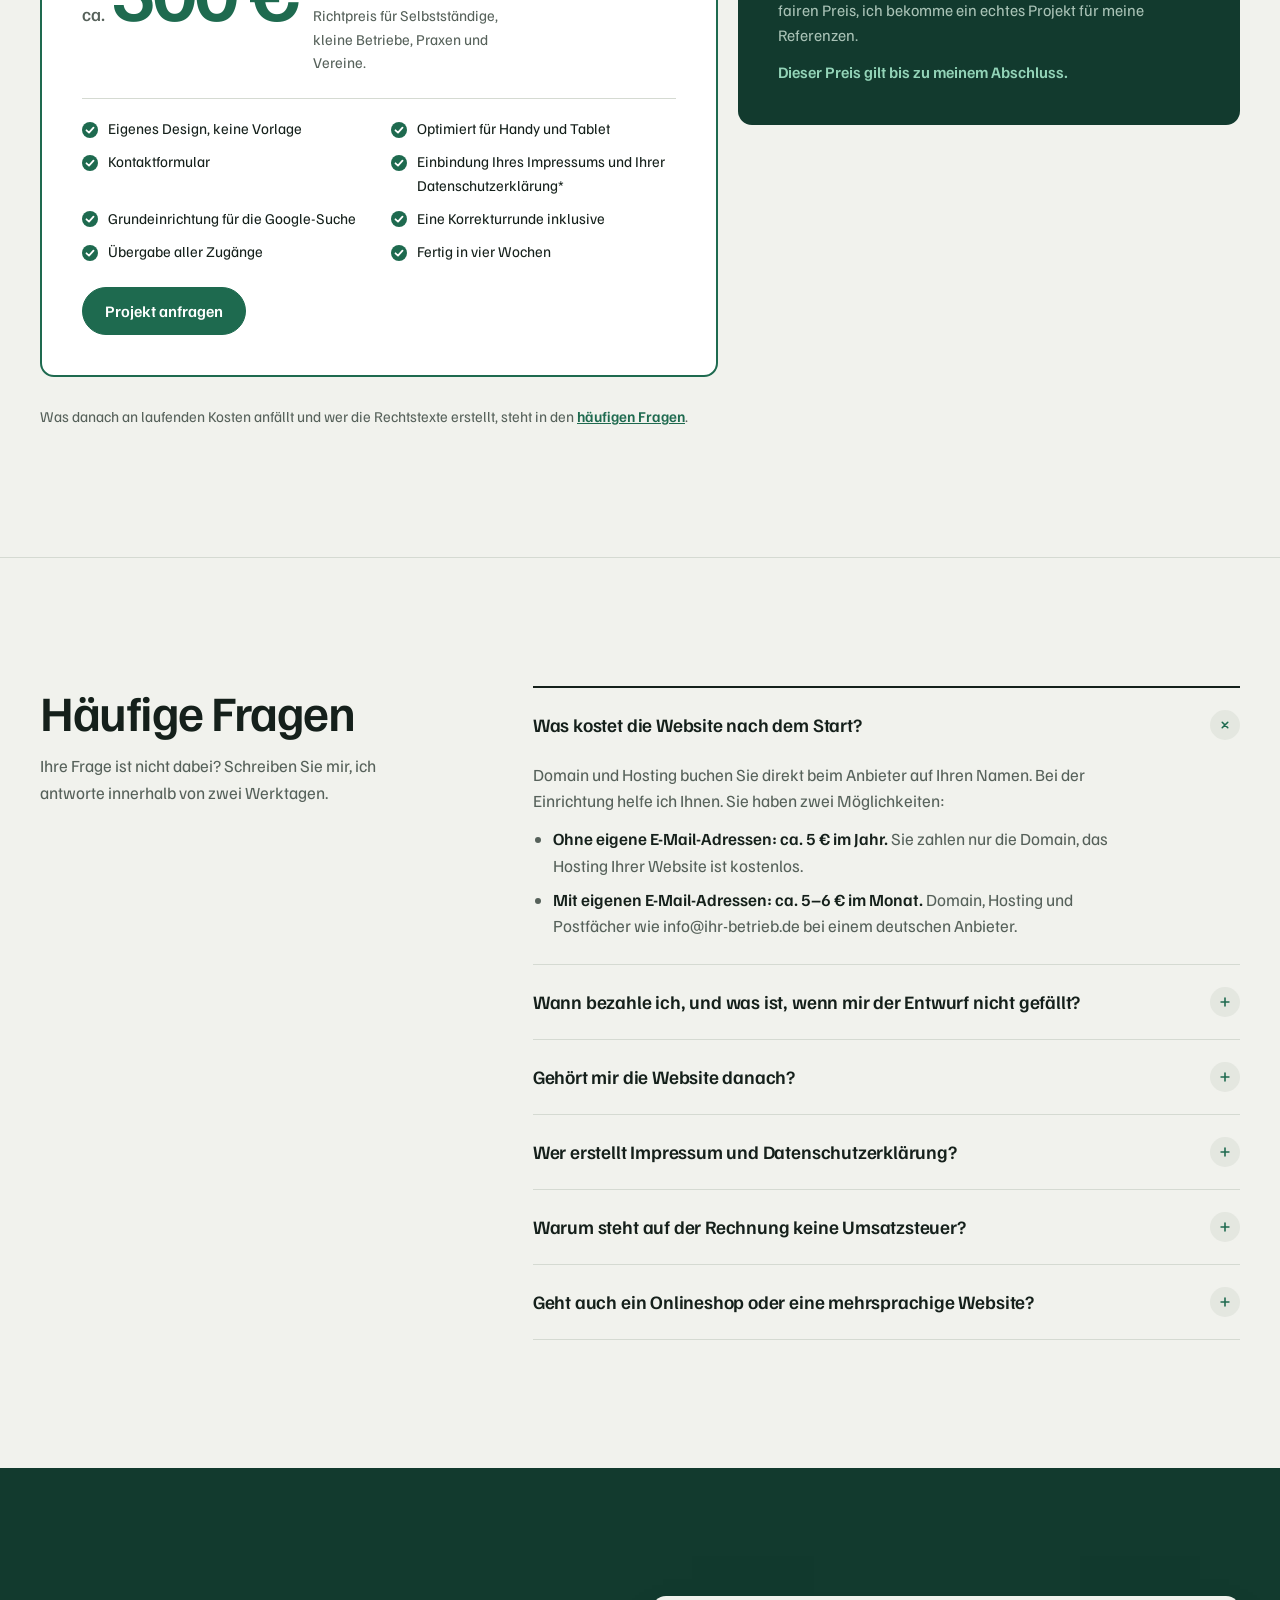
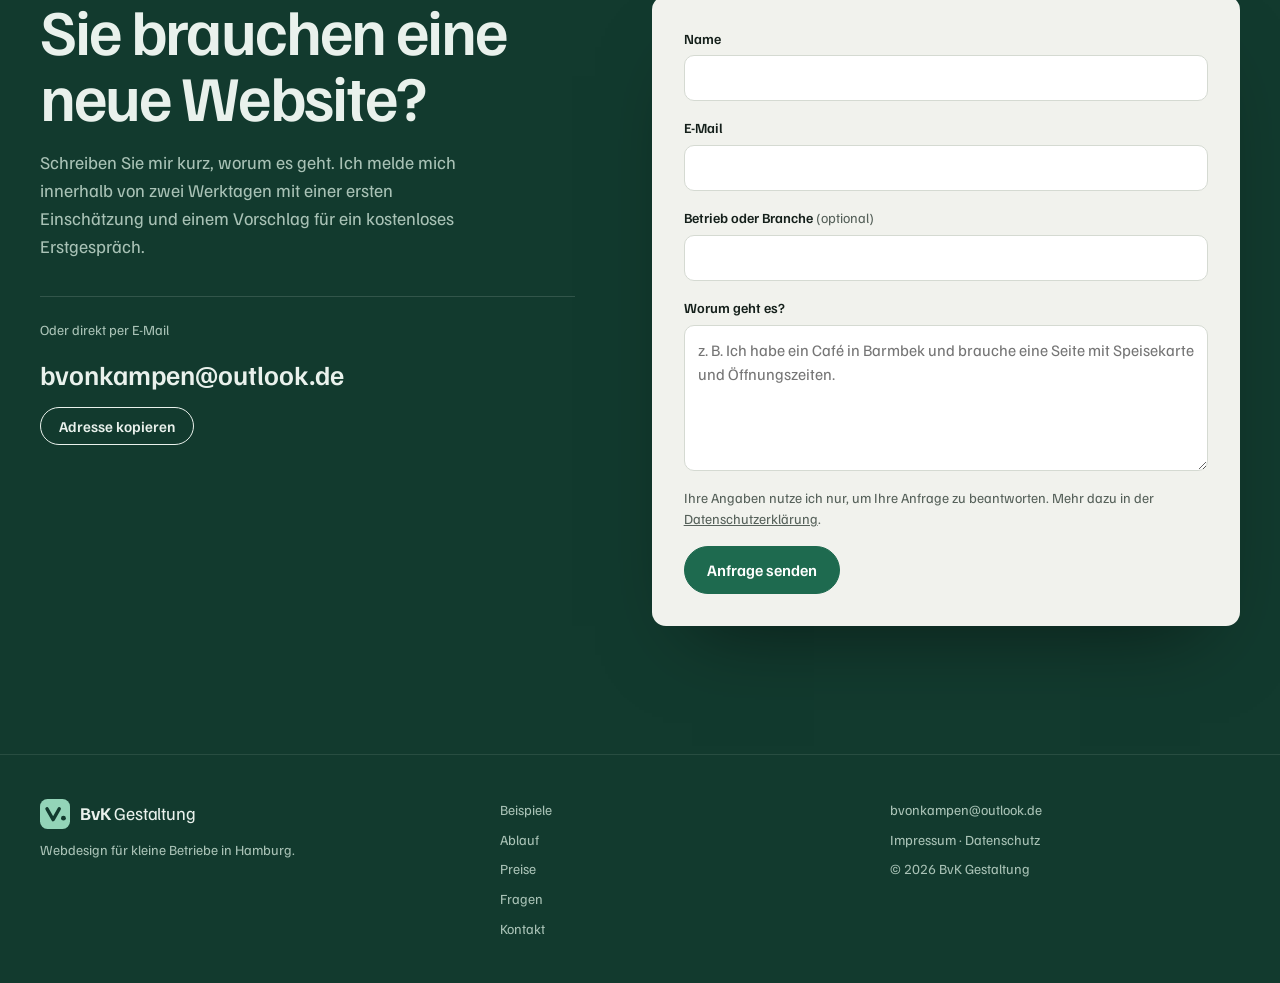
==== commit 147a2300: "Kontaktformular auf Formward (EU) umgestellt, Datenschutzerklärung aktualisiert - Formular sendet pe" ====
--- a/index.html
+++ b/index.html
@@ -400,6 +400,7 @@
 .mail .note { font-size: 14px; color: var(--patina); }
 .mail .btn { padding: 9px 18px; font-size: 15px; }
 .form { display: grid; gap: 16px; padding: clamp(22px, 3vw, 32px); border-radius: var(--radius); background: var(--paper); color: var(--ink); min-width: 0; box-shadow: 0 40px 80px -40px rgba(0, 0, 0, .5); }
+.hp { position: absolute; left: -9999px; width: 1px; height: 1px; overflow: hidden; }
 .field { display: grid; gap: 6px; }
 .field label { font-size: 14px; font-weight: 600; }
 .field label span { color: var(--muted); font-weight: 400; }
@@ -777,9 +778,9 @@
           </div>
         </div>
       </div>
-      <form class="form" id="contact-form" name="kontakt" method="POST" data-netlify="true" netlify-honeypot="bot-field">
-        <input type="hidden" name="form-name" value="kontakt">
-        <p hidden><label>Bitte nicht ausfüllen: <input name="bot-field" id="bot-field" tabindex="-1" autocomplete="off"></label></p>
+      <form class="form" id="contact-form" action="https://forms.formward.eu/f/b3f54a42-3cb5-4a42-ae39-4f3425535608" method="POST">
+        <input type="hidden" name="_subject" value="Neue Anfrage über bvk-gestaltung.site">
+        <p class="hp" aria-hidden="true"><label>Bitte nicht ausfüllen: <input name="_gotcha" tabindex="-1" autocomplete="off"></label></p>
         <div class="field"><label for="f-name">Name</label><input id="f-name" name="name" required autocomplete="name"></div>
         <div class="field"><label for="f-mail">E-Mail</label><input id="f-mail" name="email" type="email" required autocomplete="email"></div>
         <div class="field"><label for="f-firma">Betrieb oder Branche <span>(optional)</span></label><input id="f-firma" name="betrieb" autocomplete="organization"></div>
@@ -904,23 +905,23 @@
       }
     });
 
-    // Kontaktformular: sendet per Netlify Forms, nur auf der echten Domain
+    // Kontaktformular: sendet über Formward (EU) an mein Postfach, nur auf der echten Domain
     var form = document.getElementById('contact-form');
     var send = document.getElementById('f-send');
     var status = document.getElementById('f-status');
     form.addEventListener('submit', function (e) {
       e.preventDefault();
       status.className = 'status';
-      if (!/(^|\.)bvk-gestaltung\.site$|\.netlify\.app$/.test(location.hostname)) {
+      if (!/(^|\.)bvk-gestaltung\.site$/.test(location.hostname)) {
         status.textContent = 'Vorschau: Das Formular sendet erst auf bvk-gestaltung.site.';
         return;
       }
       send.disabled = true;
       status.textContent = 'Wird gesendet …';
-      fetch('/', {
+      fetch(form.action, {
         method: 'POST',
-        headers: { 'Content-Type': 'application/x-www-form-urlencoded' },
-        body: new URLSearchParams(new FormData(form)).toString()
+        headers: { 'Accept': 'application/json' },
+        body: new URLSearchParams(new FormData(form))
       }).then(function (res) {
         if (!res.ok) throw new Error(res.status);
         form.reset();
